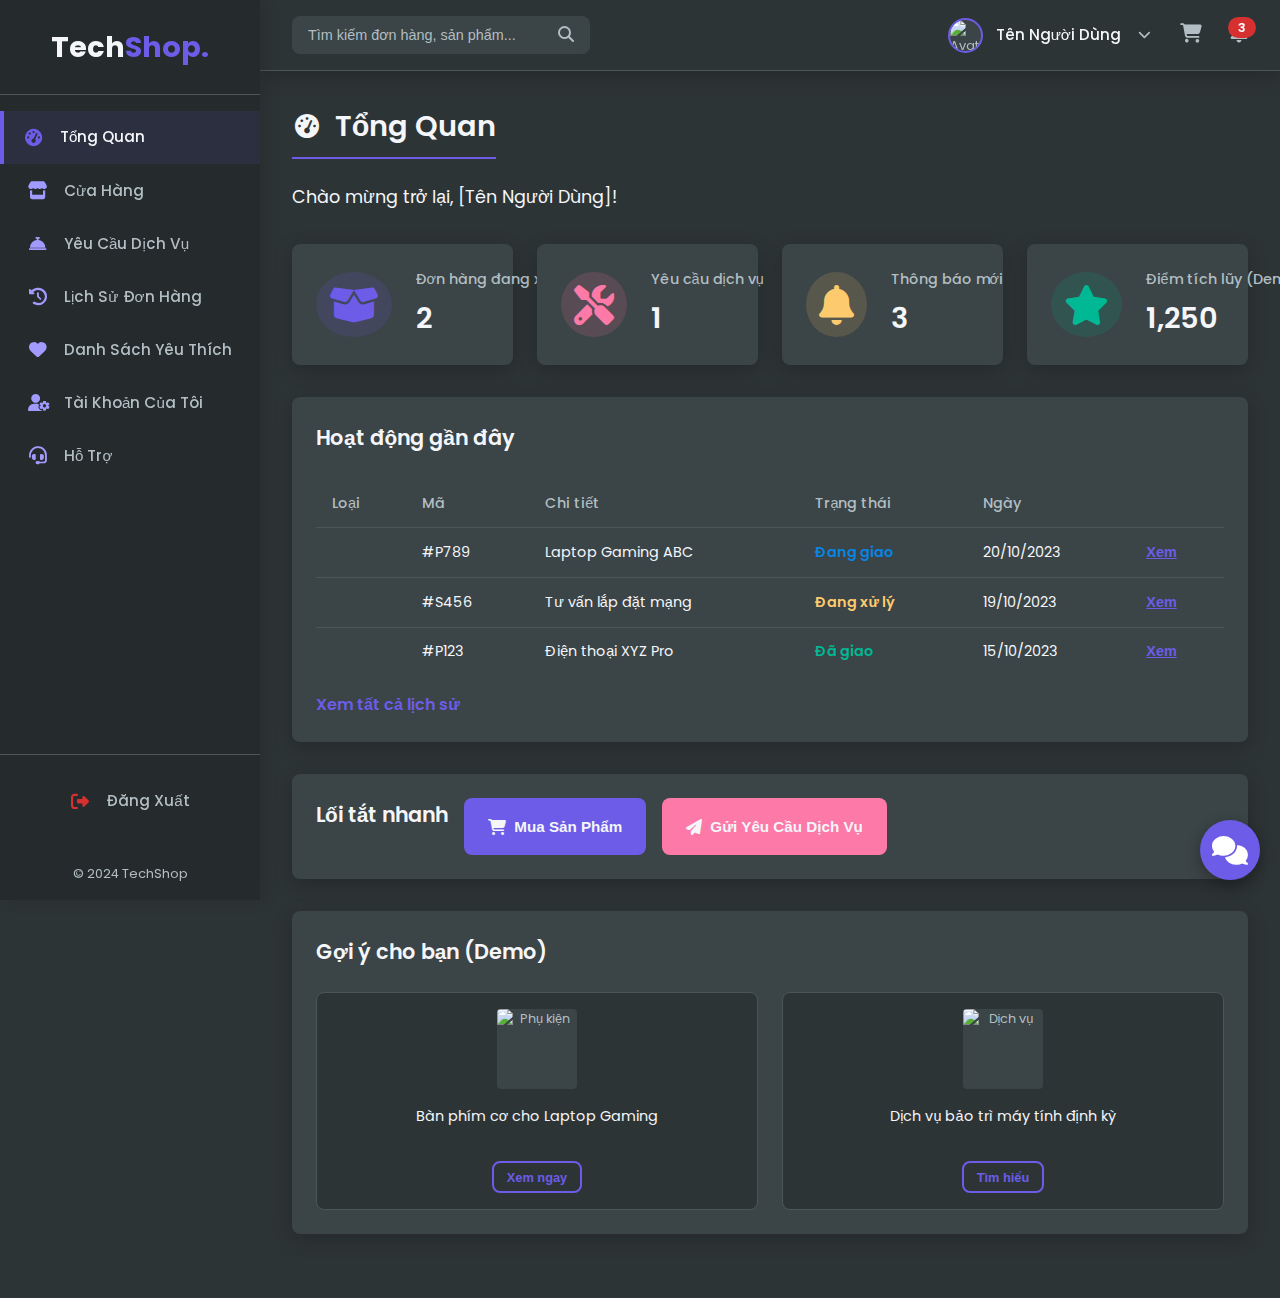
==== User.retouch/index.html @ a4c847f8 "Update 01" ====
<!DOCTYPE html>
<html lang="vi">

<head>
    <meta charset="UTF-8">
    <meta name="viewport" content="width=device-width, initial-scale=1.0">
    <title>User retouch | Tech Shop</title>

    <!-- Font Awesome -->
    <link rel="stylesheet" href="https://cdnjs.cloudflare.com/ajax/libs/font-awesome/6.4.0/css/all.min.css">

    <!-- Google Font (Poppins) -->
    <link href="https://fonts.googleapis.com/css2?family=Poppins:wght@300;400;500;600;700&display=swap" rel="stylesheet">

    <!-- Custom CSS -->
    <link rel="stylesheet" href="styles.css">
</head>

<body>
<div class="dashboard-container">

    <!-- ======================= Sidebar Navigation ======================= -->
    <aside class="dashboard-sidebar">
        <div class="sidebar-logo">
            <a href="#">Tech<span>Shop.</span></a>
        </div>
        <nav class="sidebar-nav">
            <ul>
                <li>
                    <a href="#" class="sidebar-link active" data-section="overview">
                        <i class="fas fa-tachometer-alt fa-fw"></i>
                        <span>Tổng Quan</span>
                    </a>
                </li>
                <li>
                    <a href="#" class="sidebar-link" data-section="store">
                        <i class="fas fa-store fa-fw"></i>
                        <span>Cửa Hàng</span>
                    </a>
                </li>
                <li>
                    <a href="#" class="sidebar-link" data-section="service-request">
                        <i class="fas fa-concierge-bell fa-fw"></i>
                        <span>Yêu Cầu Dịch Vụ</span>
                    </a>
                </li>
                <li>
                    <a href="#" class="sidebar-link" data-section="order-history">
                        <i class="fas fa-history fa-fw"></i>
                        <span>Lịch Sử Đơn Hàng</span>
                    </a>
                </li>
                <li>
                    <a href="#" class="sidebar-link" data-section="wishlist">
                        <i class="fas fa-heart fa-fw"></i>
                        <span>Danh Sách Yêu Thích</span>
                    </a>
                </li>
                <li>
                    <a href="#" class="sidebar-link" data-section="account">
                        <i class="fas fa-user-cog fa-fw"></i>
                        <span>Tài Khoản Của Tôi</span>
                    </a>
                </li>
                <li>
                    <a href="#" class="sidebar-link" data-section="support">
                        <i class="fas fa-headset fa-fw"></i>
                        <span>Hỗ Trợ</span>
                    </a>
                </li>
                <!-- Logout moved out of main nav list -->
            </ul>
        </nav>
        <!-- Logout Link - Styled Separately -->
        <div class="sidebar-logout">
            <a href="#" id="logoutLinkSidebar" class="sidebar-logout-link">
                <i class="fas fa-sign-out-alt fa-fw"></i>
                <span>Đăng Xuất</span>
            </a>
        </div>
        <div class="sidebar-footer">
            <p>© 2024 TechShop</p>
        </div>
    </aside>

    <!-- ======================= Main Content Area ======================= -->
    <main class="dashboard-main">
        <!-- Header -->
        <header class="dashboard-header">
            <div class="header-left">
                <button id="sidebarToggle">
                    <i class="fas fa-bars"></i>
                </button>
                <div class="search-bar">
                    <input type="text" placeholder="Tìm kiếm đơn hàng, sản phẩm...">
                    <button>
                        <i class="fas fa-search"></i>
                    </button>
                </div>
            </div>
            <!-- === HEADER RIGHT REORDERED === -->
            <div class="header-right">
                <!-- User Menu First -->
                <div class="user-menu" id="userMenuToggle">
                    <img src="" alt="Avatar" class="user-avatar"> <!-- User Avatar Placeholder -->
                    <span class="user-name">Tên Người Dùng</span>
                    <i class="fas fa-chevron-down"></i>
                    <div class="user-dropdown" id="userDropdown">
                        <a href="#" class="sidebar-link" data-section="account">
                            <i class="fas fa-user-circle fa-fw"></i>
                            Tài khoản
                        </a>
                        <a href="#" id="logoutLinkDropdown">
                            <i class="fas fa-sign-out-alt fa-fw"></i>
                            Đăng xuất
                        </a>
                    </div>
                </div>
                <!-- Cart Icon Second -->
                <div class="cart-icon" id="cartIcon">
                    <i class="fas fa-shopping-cart"></i>
                    <span class="badge" id="cartItemCount">0</span>
                </div>
                <!-- Notification Icon Last -->
                <div class="notification-icon" id="notificationBell">
                    <i class="fas fa-bell"></i>
                    <span class="badge" id="notificationCount">0</span>
                    <div class="notification-panel" id="notificationPanel">
                        <h4>Thông báo</h4>
                        <ul id="notificationList">
                            <li class="no-notifications">Chưa có thông báo mới.</li>
                            <!-- Notifications added by JS -->
                        </ul>
                        <a href="#" class="view-all" id="clearNotifications">Đánh dấu đã đọc</a>
                    </div>
                </div>
            </div>
            <!-- === END HEADER RIGHT REORDERED === -->
        </header>

        <!-- Dynamic Content Sections -->
        <div class="dashboard-content">

            <!-- ======================= Overview Section ======================= -->
            <section id="overview-section" class="dashboard-section active">
                <h2><i class="fas fa-tachometer-alt fa-fw"></i>Tổng Quan</h2>
                <p class="welcome-message">Chào mừng trở lại, [Tên Người Dùng]!</p>
                <div class="stats-grid">
                    <div class="stat-card">
                        <i class="fas fa-box-open icon-primary"></i>
                        <div>
                            <h4>Đơn hàng đang xử lý</h4>
                            <p>2</p>
                        </div>
                    </div>
                    <div class="stat-card">
                        <i class="fas fa-tools icon-secondary"></i>
                        <div>
                            <h4>Yêu cầu dịch vụ</h4>
                            <p>1</p>
                        </div>
                    </div>
                    <div class="stat-card">
                        <i class="fas fa-bell icon-warning"></i>
                        <div>
                            <h4>Thông báo mới</h4>
                            <p id="overviewNotificationCount">0</p>
                        </div>
                    </div>
                    <div class="stat-card">
                        <i class="fas fa-star icon-success"></i>
                        <div>
                            <h4>Điểm tích lũy (Demo)</h4>
                            <p>1,250</p>
                        </div>
                    </div>
                </div>
                <div class="content-block">
                    <h3>Hoạt động gần đây</h3>
                    <table class="recent-activity-table">
                        <thead>
                        <tr>
                            <th>Loại</th>
                            <th>Mã</th>
                            <th>Chi tiết</th>
                            <th>Trạng thái</th>
                            <th>Ngày</th>
                            <th></th>
                        </tr>
                        </thead>
                        <tbody>
                        <tr>
                            <td><span class="badge badge-product">Sản phẩm</span></td>
                            <td>#P789</td>
                            <td>Laptop Gaming ABC</td>
                            <td><span class="status status-shipped">Đang giao</span></td>
                            <td>20/10/2023</td>
                            <td><button class="btn-view-details btn-link-style" data-order-id="P789">Xem</button></td>
                        </tr>
                        <tr>
                            <td><span class="badge badge-service">Dịch vụ</span></td>
                            <td>#S456</td>
                            <td>Tư vấn lắp đặt mạng</td>
                            <td><span class="status status-processing">Đang xử lý</span></td>
                            <td>19/10/2023</td>
                            <td><button class="btn-view-details btn-link-style" data-order-id="S456">Xem</button></td>
                        </tr>
                        <tr>
                            <td><span class="badge badge-product">Sản phẩm</span></td>
                            <td>#P123</td>
                            <td>Điện thoại XYZ Pro</td>
                            <td><span class="status status-delivered">Đã giao</span></td>
                            <td>15/10/2023</td>
                            <td><button class="btn-view-details btn-link-style" data-order-id="P123">Xem</button></td>
                        </tr>
                        </tbody>
                    </table>
                    <a href="#" class="view-all-link sidebar-link" data-section="order-history">Xem tất cả lịch sử</a>
                </div>
                <div class="content-block quick-actions">
                    <h3>Lối tắt nhanh</h3>
                    <button class="btn btn-primary sidebar-link" data-section="store">
                        <i class="fas fa-shopping-cart"></i> Mua Sản Phẩm
                    </button>
                    <button class="btn btn-secondary sidebar-link" data-section="service-request">
                        <i class="fas fa-paper-plane"></i> Gửi Yêu Cầu Dịch Vụ
                    </button>
                </div>
                <div class="content-block suggestions">
                    <h3>Gợi ý cho bạn (Demo)</h3>
                    <div class="suggestion-items">
                        <div class="suggestion-item">
                            <img src="https://via.placeholder.com/80x80.png/a29bfe/ffffff?text=Keyboard" alt="Phụ kiện">
                            <p>Bàn phím cơ cho Laptop Gaming</p>
                            <button class="btn btn-sm btn-outline">Xem ngay</button>
                        </div>
                        <div class="suggestion-item">
                            <img src="https://via.placeholder.com/80x80.png/00b894/ffffff?text=Service" alt="Dịch vụ">
                            <p>Dịch vụ bảo trì máy tính định kỳ</p>
                            <button class="btn btn-sm btn-outline">Tìm hiểu</button>
                        </div>
                    </div>
                </div>
            </section>

            <!-- ======================= Store Section ======================= -->
            <section id="store-section" class="dashboard-section">
                <h2><i class="fas fa-store fa-fw"></i> Cửa Hàng Sản Phẩm</h2>
                <div class="store-layout">
                    <aside class="store-filters">
                        <h3><i class="fas fa-filter"></i> Bộ lọc</h3>
                        <div class="filter-group">
                            <h4>Danh mục</h4>
                            <ul class="filter-list category-filter">
                                <li><a href="#" class="filter-link active" data-filter-type="category" data-filter-value="all">Tất cả</a></li>
                                <li><a href="#" class="filter-link" data-filter-type="category" data-filter-value="laptops">Laptop</a></li>
                                <li><a href="#" class="filter-link" data-filter-type="category" data-filter-value="desktops">Máy bàn</a></li>
                                <li><a href="#" class="filter-link" data-filter-type="category" data-filter-value="phones">Điện thoại</a></li>
                                <li><a href="#" class="filter-link" data-filter-type="category" data-filter-value="accessories">Phụ kiện</a></li>
                                <li><a href="#" class="filter-link" data-filter-type="category" data-filter-value="monitors">Màn hình</a></li>
                                <li><a href="#" class="filter-link" data-filter-type="category" data-filter-value="components">Linh kiện</a></li>
                            </ul>
                        </div>
                        <div class="filter-group">
                            <h4>Thương hiệu</h4>
                            <ul class="filter-list brand-filter">
                                <li><a href="#" class="filter-link active" data-filter-type="brand" data-filter-value="all">Tất cả</a></li>
                                <li><a href="#" class="filter-link" data-filter-type="brand" data-filter-value="TechBrand">TechBrand</a></li>
                                <li><a href="#" class="filter-link" data-filter-type="brand" data-filter-value="NovaTech">NovaTech</a></li>
                                <li><a href="#" class="filter-link" data-filter-type="brand" data-filter-value="GadgetPro">GadgetPro</a></li>
                                <li><a href="#" class="filter-link" data-filter-type="brand" data-filter-value="ZyStore">ZyStore</a></li>
                            </ul>
                        </div>
                        <div class="filter-group">
                            <h4>Khoảng giá</h4>
                            <div class="price-range-slider">
                                <label for="priceRange">Tối đa:</label>
                                <span id="priceRangeValue">50.000.000</span>đ
                                <input type="range" id="priceRange" name="priceRange" min="100000" max="50000000" value="50000000" step="100000" class="form-control-range">
                            </div>
                            <button class="btn btn-sm btn-outline btn-apply-filter" style="margin-top: 10px;">Áp dụng</button>
                        </div>
                        <div class="filter-group">
                            <h4>Đánh giá</h4>
                            <ul class="filter-list rating-filter">
                                <li>
                                    <a href="#" class="filter-link rating-link" data-rating="5">
                                        <i class="fas fa-star"></i><i class="fas fa-star"></i><i class="fas fa-star"></i><i class="fas fa-star"></i><i class="fas fa-star"></i><span>& Up</span>
                                    </a>
                                </li>
                                <li>
                                    <a href="#" class="filter-link rating-link" data-rating="4">
                                        <i class="fas fa-star"></i><i class="fas fa-star"></i><i class="fas fa-star"></i><i class="fas fa-star"></i><i class="far fa-star"></i><span>& Up</span>
                                    </a>
                                </li>
                                <li>
                                    <a href="#" class="filter-link rating-link" data-rating="3">
                                        <i class="fas fa-star"></i><i class="fas fa-star"></i><i class="fas fa-star"></i><i class="far fa-star"></i><i class="far fa-star"></i><span>& Up</span>
                                    </a>
                                </li>
                            </ul>
                        </div>
                        <button class="btn btn-sm btn-danger btn-clear-filters" style="width: 100%; margin-top: 15px;">
                            <i class="fas fa-times"></i> Xóa bộ lọc
                        </button>
                    </aside>
                    <div class="store-products-area">
                        <div class="loading-overlay" id="storeLoadingOverlay">
                            <div class="spinner"></div>
                            <p>Đang tải...</p>
                        </div>
                        <div class="store-top-controls">
                            <div class="results-count">Hiển thị 1-8 / 50 SP</div>
                            <div class="controls-right">
                                <select id="sortBy" class="form-control form-control-sm">
                                    <option value="newest">Mới nhất</option>
                                    <option value="price-asc">Giá tăng dần</option>
                                    <option value="price-desc">Giá giảm dần</option>
                                    <option value="rating">Đánh giá</option>
                                </select>
                                <div class="view-toggle">
                                    <button class="btn-view-mode active" data-view="grid" title="Lưới"><i class="fas fa-th"></i></button>
                                    <button class="btn-view-mode" data-view="list" title="Danh sách"><i class="fas fa-list"></i></button>
                                </div>
                            </div>
                        </div>
                        <!-- === STORE SEARCH INPUT === -->
                        <div class="store-search-container">
                            <input type="search" id="storeSearchInput" class="form-control" placeholder="Tìm sản phẩm trong cửa hàng...">
                            <button id="storeSearchButton" class="btn btn-sm btn-primary">
                                <i class="fas fa-search"></i>
                            </button>
                        </div>
                        <!-- === END STORE SEARCH INPUT === -->
                        <div class="product-grid" id="productGrid">
                            <!-- Product Card Example 1 (Laptop - TechBrand) -->
                            <div class="product-card" data-product-id="TB-LP-01" data-category="laptops" data-brand="TechBrand">
                                <div class="product-image">
                                    <img src="https://via.placeholder.com/300x200.png/6c5ce7/ffffff?text=Laptop+TB+1" alt="Laptop TechBrand Pro 14">
                                    <span class="badge badge-new">Mới</span>
                                    <button class="wishlist-btn" title="Thêm vào yêu thích"><i class="far fa-heart"></i></button>
                                </div>
                                <div class="product-content">
                                    <a href="#" class="product-category-link">Laptop</a>
                                    <h4><a href="#">Laptop TechBrand Pro 14</a></h4>
                                    <div class="rating">
                                        <i class="fas fa-star"></i><i class="fas fa-star"></i><i class="fas fa-star"></i><i class="fas fa-star"></i><i class="fas fa-star-half-alt"></i>
                                        <span class="rating-count">(150)</span>
                                    </div>
                                    <p class="price">32.500.000đ</p>
                                </div>
                                <div class="product-actions">
                                    <button class="btn btn-primary btn-sm btn-add-cart">Thêm</button>
                                    <button class="btn btn-outline btn-sm btn-view-detail">Chi tiết</button>
                                </div>
                            </div>
                            <div class="product-card" data-product-id="NT-PH-01" data-category="phones" data-brand="NovaTech">
                                <div class="product-image">
                                    <img src="https://via.placeholder.com/300x200.png/a29bfe/ffffff?text=Phone+NT+1" alt="NovaTech Phone X">
                                    <span class="badge badge-popular">Hot</span>
                                    <button class="wishlist-btn" title="Thêm vào yêu thích"><i class="far fa-heart"></i></button>
                                </div>
                                <div class="product-content">
                                    <a href="#" class="product-category-link">Điện thoại</a>
                                    <h4><a href="#">NovaTech Phone X</a></h4>
                                    <div class="rating">
                                        <i class="fas fa-star"></i><i class="fas fa-star"></i><i class="fas fa-star"></i><i class="fas fa-star"></i><i class="far fa-star"></i>
                                        <span class="rating-count">(210)</span>
                                    </div>
                                    <p class="price">18.990.000đ</p>
                                </div>
                                <div class="product-actions">
                                    <button class="btn btn-primary btn-sm btn-add-cart">Thêm</button>
                                    <button class="btn btn-outline btn-sm btn-view-detail">Chi tiết</button>
                                </div>
                            </div>
                            <div class="product-card" data-product-id="GP-AC-01" data-category="accessories" data-brand="GadgetPro">
                                <div class="product-image">
                                    <img src="https://via.placeholder.com/300x200.png/fdcb6e/2d3436?text=Mouse+GP+1" alt="Chuột GadgetPro Z1">
                                    <button class="wishlist-btn" title="Thêm vào yêu thích"><i class="far fa-heart"></i></button>
                                </div>
                                <div class="product-content">
                                    <a href="#" class="product-category-link">Phụ kiện</a>
                                    <h4><a href="#">Chuột không dây GadgetPro Z1</a></h4>
                                    <div class="rating">
                                        <i class="fas fa-star"></i><i class="fas fa-star"></i><i class="fas fa-star"></i><i class="fas fa-star"></i><i class="fas fa-star"></i>
                                        <span class="rating-count">(300)</span>
                                    </div>
                                    <p class="price">950.000đ</p>
                                </div>
                                <div class="product-actions">
                                    <button class="btn btn-primary btn-sm btn-add-cart">Thêm</button>
                                    <button class="btn btn-outline btn-sm btn-view-detail">Chi tiết</button>
                                </div>
                            </div>
                            <div class="product-card" data-product-id="ZS-MN-01" data-category="monitors" data-brand="ZyStore">
                                <div class="product-image">
                                    <img src="https://via.placeholder.com/300x200.png/d63031/ffffff?text=Monitor+ZS+1" alt="Màn hình ZyStore 27 QHD">
                                    <button class="wishlist-btn" title="Thêm vào yêu thích"><i class="far fa-heart"></i></button>
                                </div>
                                <div class="product-content">
                                    <a href="#" class="product-category-link">Màn hình</a>
                                    <h4><a href="#">Màn hình ZyStore 27" QHD</a></h4>
                                    <div class="rating">
                                        <i class="fas fa-star"></i><i class="fas fa-star"></i><i class="fas fa-star"></i><i class="fas fa-star-half-alt"></i><i class="far fa-star"></i>
                                        <span class="rating-count">(80)</span>
                                    </div>
                                    <p class="price">7.200.000đ</p>
                                </div>
                                <div class="product-actions">
                                    <button class="btn btn-primary btn-sm btn-add-cart">Thêm</button>
                                    <button class="btn btn-outline btn-sm btn-view-detail">Chi tiết</button>
                                </div>
                            </div>
                            <div class="product-card" data-product-id="TB-DT-01" data-category="desktops" data-brand="TechBrand">
                                <div class="product-image">
                                    <img src="https://via.placeholder.com/300x200.png/6c5ce7/ffffff?text=Desktop+TB+1" alt="PC TechBrand Elite i9">
                                    <button class="wishlist-btn" title="Thêm vào yêu thích"><i class="far fa-heart"></i></button>
                                </div>
                                <div class="product-content">
                                    <a href="#" class="product-category-link">Máy bàn</a>
                                    <h4><a href="#">PC TechBrand Elite i9</a></h4>
                                    <div class="rating">
                                        <i class="fas fa-star"></i><i class="fas fa-star"></i><i class="fas fa-star"></i><i class="fas fa-star"></i><i class="fas fa-star"></i>
                                        <span class="rating-count">(45)</span>
                                    </div>
                                    <p class="price">45.000.000đ</p>
                                </div>
                                <div class="product-actions">
                                    <button class="btn btn-primary btn-sm btn-add-cart">Thêm</button>
                                    <button class="btn btn-outline btn-sm btn-view-detail">Chi tiết</button>
                                </div>
                            </div>
                            <div class="product-card" data-product-id="NT-CP-01" data-category="components" data-brand="NovaTech">
                                <div class="product-image">
                                    <img src="https://via.placeholder.com/300x200.png/a29bfe/ffffff?text=SSD+NT+1" alt="SSD NovaTech 2TB">
                                    <span class="badge badge-top-rated">Top</span>
                                    <button class="wishlist-btn" title="Thêm vào yêu thích"><i class="far fa-heart"></i></button>
                                </div>
                                <div class="product-content">
                                    <a href="#" class="product-category-link">Linh kiện</a>
                                    <h4><a href="#">SSD NovaTech Speedster 2TB</a></h4>
                                    <div class="rating">
                                        <i class="fas fa-star"></i><i class="fas fa-star"></i><i class="fas fa-star"></i><i class="fas fa-star"></i><i class="fas fa-star"></i>
                                        <span class="rating-count">(450)</span>
                                    </div>
                                    <p class="price">4.800.000đ</p>
                                </div>
                                <div class="product-actions">
                                    <button class="btn btn-primary btn-sm btn-add-cart">Thêm</button>
                                    <button class="btn btn-outline btn-sm btn-view-detail">Chi tiết</button>
                                </div>
                            </div>
                            <div class="product-card" data-product-id="TB-AC-01" data-category="accessories" data-brand="TechBrand">
                                <div class="product-image">
                                    <img src="https://via.placeholder.com/300x200.png/6c5ce7/ffffff?text=Webcam+TB+1" alt="Webcam TechBrand HD">
                                    <button class="wishlist-btn" title="Thêm vào yêu thích"><i class="far fa-heart"></i></button>
                                </div>
                                <div class="product-content">
                                    <a href="#" class="product-category-link">Phụ kiện</a>
                                    <h4><a href="#">Webcam TechBrand HD 1080p</a></h4>
                                    <div class="rating">
                                        <i class="fas fa-star"></i><i class="fas fa-star"></i><i class="fas fa-star"></i><i class="fas fa-star"></i><i class="far fa-star"></i>
                                        <span class="rating-count">(99)</span>
                                    </div>
                                    <p class="price">1.150.000đ</p>
                                </div>
                                <div class="product-actions">
                                    <button class="btn btn-primary btn-sm btn-add-cart">Thêm</button>
                                    <button class="btn btn-outline btn-sm btn-view-detail">Chi tiết</button>
                                </div>
                            </div>
                            <div class="product-card" data-product-id="GP-PH-01" data-category="phones" data-brand="GadgetPro">
                                <div class="product-image">
                                    <img src="https://via.placeholder.com/300x200.png/fdcb6e/2d3436?text=Phone+GP+1" alt="GadgetPro Phone Lite">
                                    <span class="badge badge-sale">Sale</span>
                                    <button class="wishlist-btn" title="Thêm vào yêu thích"><i class="far fa-heart"></i></button>
                                </div>
                                <div class="product-content">
                                    <a href="#" class="product-category-link">Điện thoại</a>
                                    <h4><a href="#">GadgetPro Phone Lite</a></h4>
                                    <div class="rating">
                                        <i class="fas fa-star"></i><i class="fas fa-star"></i><i class="fas fa-star"></i><i class="fas fa-star-half-alt"></i><i class="far fa-star"></i>
                                        <span class="rating-count">(55)</span>
                                    </div>
                                    <p class="price">8.500.000đ <span class="old-price">9.200.000đ</span></p>
                                </div>
                                <div class="product-actions">
                                    <button class="btn btn-primary btn-sm btn-add-cart">Thêm</button>
                                    <button class="btn btn-outline btn-sm btn-view-detail">Chi tiết</button>
                                </div>
                            </div>
                        </div>
                        <div class="product-list" id="productList" style="display: none;">
                            <!-- JS will populate this view -->
                        </div>
                        <nav class="pagination-container" aria-label="Page navigation">
                            <ul class="pagination">
                                <li class="page-item disabled"><a class="page-link" href="#" aria-label="Previous">«</a></li>
                                <li class="page-item active"><a class="page-link" href="#">1</a></li>
                                <li class="page-item"><a class="page-link" href="#">2</a></li>
                                <li class="page-item"><a class="page-link" href="#">3</a></li>
                                <li class="page-item"><span class="page-link">...</span></li>
                                <li class="page-item"><a class="page-link" href="#">5</a></li>
                                <li class="page-item"><a class="page-link" href="#" aria-label="Next">»</a></li>
                            </ul>
                        </nav>
                    </div>
                </div>
            </section>

            <!-- ======================= Service Request Section ======================= -->
            <section id="service-request-section" class="dashboard-section">
                <h2><i class="fas fa-concierge-bell fa-fw"></i>Gửi Yêu Cầu Dịch Vụ</h2>
                <form id="serviceRequestForm" class="service-request-form">
                    <div class="form-group">
                        <label for="serviceType">Loại dịch vụ *</label>
                        <select id="serviceType" class="form-control" required>
                            <option value="">-- Chọn --</option>
                            <option value="repair">Sửa chữa</option>
                            <option value="installation">Lắp đặt</option>
                            <option value="consulting">Tư vấn</option>
                            <option value="development">Phát triển PM</option>
                            <option value="other">Khác</option>
                        </select>
                    </div>
                    <div class="form-group">
                        <label for="requestTitle">Tiêu đề *</label>
                        <input type="text" id="requestTitle" class="form-control" required>
                    </div>
                    <div class="form-group">
                        <label for="requestDescription">Mô tả chi tiết *</label>
                        <textarea id="requestDescription" class="form-control" rows="5" required></textarea>
                    </div>
                    <div class="form-group file-upload-group">
                        <label for="requestFiles">Đính kèm tệp (Demo)</label>
                        <input type="file" id="requestFiles" class="form-control-file" multiple>
                        <small>Tối đa 5MB/tệp.</small>
                    </div>
                    <!-- Priority Section Removed -->
                    <button type="submit" class="btn btn-primary">Gửi Yêu Cầu</button>
                </form>
                <div class="content-block recent-requests">
                    <h3>Yêu cầu gần đây</h3>
                    <ul>
                        <li><button class="btn-view-details btn-link-style" data-order-id="S456">#S456 - Tư vấn mạng - Đang xử lý</button></li>
                        <li><button class="btn-view-details btn-link-style" data-order-id="S112">#S112 - Sửa laptop - Hoàn thành</button></li>
                    </ul>
                    <a href="#" class="view-all-link sidebar-link" data-section="order-history">Xem tất cả</a>
                </div>
            </section>

            <!-- ======================= Order History Section ======================= -->
            <section id="order-history-section" class="dashboard-section">
                <h2><i class="fas fa-history fa-fw"></i>Lịch Sử Đơn Hàng</h2>
                <div class="tabs">
                    <button class="tab-link active" data-tab="product-orders">Sản Phẩm</button>
                    <button class="tab-link" data-tab="service-orders">Dịch Vụ</button>
                </div>
                <div id="product-orders" class="tab-content active">
                    <h3>Đơn Hàng Sản Phẩm</h3>
                    <table class="order-table">
                        <thead>
                        <tr>
                            <th>Mã ĐH</th>
                            <th>Ngày Đặt</th>
                            <th>SP Chính</th>
                            <th>Tổng Tiền</th>
                            <th>Trạng thái</th>
                            <th></th>
                        </tr>
                        </thead>
                        <tbody>
                        <tr>
                            <td>#P789</td>
                            <td>20/10/23</td>
                            <td>Laptop Gaming...</td>
                            <td>25.5tr</td>
                            <td><span class="status status-shipped">Đang giao</span></td>
                            <td><button class="btn btn-sm btn-outline btn-view-details" data-order-id="P789">Chi tiết</button></td>
                        </tr>
                        <tr>
                            <td>#P123</td>
                            <td>15/10/23</td>
                            <td>Điện thoại XYZ</td>
                            <td>18.0tr</td>
                            <td><span class="status status-delivered">Đã giao</span></td>
                            <td><button class="btn btn-sm btn-outline btn-view-details" data-order-id="P123">Chi tiết</button></td>
                        </tr>
                        <tr>
                            <td>#P098</td>
                            <td>01/10/23</td>
                            <td>Tai nghe Z</td>
                            <td>1.2tr</td>
                            <td><span class="status status-cancelled">Đã hủy</span></td>
                            <td><button class="btn btn-sm btn-outline btn-view-details" data-order-id="P098">Chi tiết</button></td>
                        </tr>
                        </tbody>
                    </table>
                </div>
                <div id="service-orders" class="tab-content">
                    <h3>Yêu Cầu Dịch Vụ</h3>
                    <table class="order-table">
                        <thead>
                        <tr>
                            <th>Mã YC</th>
                            <th>Ngày Gửi</th>
                            <th>Loại</th>
                            <th>Tiêu đề</th>
                            <th>Trạng thái</th>
                            <th></th>
                        </tr>
                        </thead>
                        <tbody>
                        <tr>
                            <td>#S456</td>
                            <td>19/10/23</td>
                            <td>Tư vấn</td>
                            <td>Tư vấn mạng</td>
                            <td><span class="status status-processing">Đang xử lý</span></td>
                            <td><button class="btn btn-sm btn-outline btn-view-details" data-order-id="S456">Chi tiết</button></td>
                        </tr>
                        <tr>
                            <td>#S112</td>
                            <td>05/10/23</td>
                            <td>Sửa chữa</td>
                            <td>Sửa laptop</td>
                            <td><span class="status status-completed">Hoàn thành</span></td>
                            <td><button class="btn btn-sm btn-outline btn-view-details" data-order-id="S112">Chi tiết</button></td>
                        </tr>
                        </tbody>
                    </table>
                </div>
            </section>

            <!-- ======================= Wishlist Section ======================= -->
            <section id="wishlist-section" class="dashboard-section">
                <h2><i class="fas fa-heart fa-fw"></i>Danh Sách Yêu Thích</h2>
                <div class="wishlist-grid" id="wishlistGrid">
                    <!-- JS Populates This -->
                </div>
                <p class="empty-wishlist" id="emptyWishlistMessage">Danh sách yêu thích trống.</p>
            </section>

            <!-- ======================= Account Section ======================= -->
            <section id="account-section" class="dashboard-section">
                <h2><i class="fas fa-user-cog fa-fw"></i>Tài Khoản Của Tôi</h2>
                <div class="account-tabs">
                    <button class="account-tab-link active" data-account-tab="personal-info">Cá nhân</button>
                    <button class="account-tab-link" data-account-tab="addresses">Địa chỉ</button>
                    <button class="account-tab-link" data-account-tab="change-password">Mật khẩu</button>
                    <button class="account-tab-link" data-account-tab="payment-methods">Thanh toán</button>
                    <button class="account-tab-link" data-account-tab="notifications">Thông báo</button>
                    <button class="account-tab-link" data-account-tab="loyalty">Điểm thưởng</button>
                </div>
                <div id="personal-info" class="account-tab-content active">
                    <h3>Thông tin cá nhân</h3>
                    <form id="personalInfoForm">
                        <div class="form-group">
                            <label for="accName">Họ tên</label>
                            <input type="text" id="accName" class="form-control" value="Tên Người Dùng">
                        </div>
                        <div class="form-group">
                            <label for="accEmail">Email</label>
                            <input type="email" id="accEmail" class="form-control" value="user@example.com" disabled>
                        </div>
                        <div class="form-group">
                            <label for="accPhone">Điện thoại</label>
                            <input type="tel" id="accPhone" class="form-control" value="09xxxxxxxx">
                        </div>
                        <button type="submit" class="btn btn-primary">Lưu</button>
                    </form>
                </div>
                <div id="addresses" class="account-tab-content">
                    <h3>Địa chỉ</h3>
                    <div class="address-list">
                        <div class="address-item default">
                            <p>
                                <strong>Người Dùng</strong><br>
                                09xxxxxxxx<br>
                                123 ABC, XYZ, LMN, HCM<br>
                                <span class="badge badge-success">Mặc định</span>
                            </p>
                            <div class="address-actions">
                                <button class="btn btn-sm btn-outline">Sửa</button>
                                <button class="btn btn-sm btn-danger">Xóa</button>
                            </div>
                        </div>
                        <div class="address-item">
                            <p>
                                <strong>Công ty</strong><br>
                                09xxxxxxxx<br>
                                Tòa DEF, GHI, LMN, HCM
                            </p>
                            <div class="address-actions">
                                <button class="btn btn-sm btn-outline">Sửa</button>
                                <button class="btn btn-sm btn-danger">Xóa</button>
                                <button class="btn btn-sm btn-secondary">Mặc định</button>
                            </div>
                        </div>
                    </div>
                    <button class="btn btn-primary"><i class="fas fa-plus"></i> Thêm địa chỉ</button>
                </div>
                <div id="change-password" class="account-tab-content">
                    <h3>Đổi mật khẩu</h3>
                    <form id="changePasswordForm">
                        <div class="form-group">
                            <label for="currentPassword">Hiện tại</label>
                            <input type="password" id="currentPassword" class="form-control" required>
                        </div>
                        <div class="form-group">
                            <label for="newPassword">Mới</label>
                            <input type="password" id="newPassword" class="form-control" required>
                        </div>
                        <div class="form-group">
                            <label for="confirmNewPassword">Xác nhận</label>
                            <input type="password" id="confirmNewPassword" class="form-control" required>
                            <small id="passwordMatchErrorAcc" style="color: var(--accent-color); display: none;">Không khớp.</small>
                        </div>
                        <button type="submit" class="btn btn-primary">Cập nhật</button>
                    </form>
                </div>
                <div id="payment-methods" class="account-tab-content">
                    <h3>Thanh toán (Demo)</h3>
                    <p>Quản lý thẻ.</p>
                    <div class="payment-method-item">
                        <i class="fab fa-cc-visa fa-2x"></i>
                        <span>**** 1234</span>
                        <button class="btn btn-sm btn-danger">Xóa</button>
                    </div>
                    <button class="btn btn-primary"><i class="fas fa-plus"></i> Thêm thẻ</button>
                </div>
                <div id="notifications" class="account-tab-content">
                    <h3>Thông báo (Demo)</h3>
                    <form id="notificationSettingsForm">
                        <div class="form-check">
                            <input type="checkbox" id="notifyOrderStatus" checked>
                            <label for="notifyOrderStatus">Cập nhật đơn hàng</label>
                        </div>
                        <div class="form-check">
                            <input type="checkbox" id="notifyServiceUpdate" checked>
                            <label for="notifyServiceUpdate">Cập nhật dịch vụ</label>
                        </div>
                        <div class="form-check">
                            <input type="checkbox" id="notifyPromo">
                            <label for="notifyPromo">Khuyến mãi</label>
                        </div>
                        <button type="submit" class="btn btn-primary" style="margin-top: 15px;">Lưu</button>
                    </form>
                </div>
                <div id="loyalty" class="account-tab-content">
                    <h3>Điểm thưởng (Demo)</h3>
                    <p>Điểm: <strong>1,250</strong></p>
                    <p>Cấp độ: <strong>Bạc</strong></p>
                    <button class="btn btn-primary">Xem ưu đãi</button>
                </div>
            </section>

            <!-- ======================= Support Section ======================= -->
            <section id="support-section" class="dashboard-section">
                <h2><i class="fas fa-headset fa-fw"></i>Hỗ Trợ</h2>
                <div class="support-grid">
                    <div class="support-faq">
                        <h3>FAQ</h3>
                        <details>
                            <summary>Theo dõi đơn hàng?</summary>
                            <p>Vào "Lịch sử đơn hàng", nhấn "Chi tiết".</p>
                        </details>
                        <details>
                            <summary>Bảo hành?</summary>
                            <p>Xem trang chính sách hoặc liên hệ.</p>
                        </details>
                        <details>
                            <summary>Hủy yêu cầu DV?</summary>
                            <p>Liên hệ hotline hoặc gửi yêu cầu hỗ trợ.</p>
                        </details>
                    </div>
                    <div class="support-contact">
                        <h3>Gửi yêu cầu</h3>
                        <form id="supportForm">
                            <div class="form-group">
                                <label for="supportSubject">Chủ đề *</label>
                                <input type="text" id="supportSubject" class="form-control" required>
                            </div>
                            <div class="form-group">
                                <label for="supportOrderRef">Mã ĐH/YC</label>
                                <input type="text" id="supportOrderRef" class="form-control">
                            </div>
                            <div class="form-group">
                                <label for="supportMessage">Nội dung *</label>
                                <textarea id="supportMessage" class="form-control" rows="4" required></textarea>
                            </div>
                            <button type="submit" class="btn btn-primary">Gửi</button>
                        </form>
                        <h4>Liên hệ trực tiếp:</h4>
                        <p><i class="fas fa-phone-alt"></i> 1900 1234</p>
                        <p><i class="fas fa-envelope"></i> support@techshop.example</p>
                    </div>
                </div>
            </section>

        </div> <!-- End .dashboard-content -->
    </main> <!-- End .dashboard-main -->
</div> <!-- End .dashboard-container -->

<!-- ======================= Modals ======================= -->
<div class="modal-overlay" id="modalOverlay"></div>

<div class="modal modal-cart" id="cartModal">
    <button class="close-modal" id="closeCartModal">×</button>
    <h2><i class="fas fa-shopping-cart"></i> Giỏ Hàng</h2>
    <div class="cart-items-container" id="cartItemsContainer">
        <p class="empty-cart-message">Giỏ hàng trống.</p>
    </div>

    <!-- ============ NEW CHECKOUT OPTIONS ============ -->
    <div class="cart-checkout-options">
        <h4>Thông tin nhận hàng & Thanh toán</h4>

        <div class="form-group">
            <label for="cartAddressSelect">Địa chỉ nhận hàng *</label>
            <select id="cartAddressSelect" class="form-control form-control-sm">
                <!-- Options populated by JS -->
                <option value="">-- Chọn địa chỉ --</option>
                <option value="addr1">123 ABC, XYZ, LMN, HCM (Mặc định)</option>
                <option value="addr2">Tòa DEF, GHI, LMN, HCM (Công ty)</option>
            </select>
            <button class="btn btn-sm btn-link-style add-address-btn" style="margin-top: 5px;">Quản lý địa chỉ</button>
        </div>

        <div class="form-group">
            <label for="cartPhoneNumber">Số điện thoại nhận hàng *</label>
            <input type="tel" id="cartPhoneNumber" class="form-control form-control-sm" placeholder="Nhập SĐT người nhận">
        </div>

        <div class="form-group">
            <label>Phương thức thanh toán *</label>
            <div class="payment-options">
                <div class="form-check">
                    <input type="radio" name="paymentMethod" id="paymentCOD" value="cod" checked>
                    <label for="paymentCOD"><i class="fas fa-truck"></i> Thanh toán khi nhận hàng (COD)</label>
                </div>
                <div class="form-check">
                    <input type="radio" name="paymentMethod" id="paymentVNPAY" value="vnpay">
                    <label for="paymentVNPAY"><i class="fas fa-credit-card"></i> VNPAY / Thẻ ngân hàng (Demo)</label>
                </div>
                <!-- Add more payment methods if needed -->
            </div>
        </div>

        <div class="form-group voucher-group">
            <label for="cartVoucherInput">Mã giảm giá</label>
            <div class="input-group">
                <input type="text" id="cartVoucherInput" class="form-control form-control-sm" placeholder="Nhập mã voucher">
                <button id="applyVoucherButton" class="btn btn-sm btn-outline">Áp dụng</button>
            </div>
            <small id="voucherMessage" class="voucher-message"></small>
        </div>

        <div class="form-group points-group">
            <label>Đổi điểm thưởng (Bạn có <span id="availablePoints">1250</span> điểm)</label>
            <div class="form-check">
                <input type="checkbox" id="applyPointsCheckbox">
                <label for="applyPointsCheckbox">Dùng điểm (<span id="pointsDiscountValue">0đ</span>)</label>
            </div>
            <small id="pointsMessage" class="points-message"></small>
        </div>

    </div>
    <!-- ============ END NEW CHECKOUT OPTIONS ============ -->

    <div class="cart-summary">
        <!-- === TOTALS BREAKDOWN === -->
        <div class="totals-breakdown">
            <p>Tạm tính: <span id="cartSubtotalAmount">0đ</span></p>
            <p style="display: none;" id="voucherDiscountRow">Giảm giá voucher: <span id="cartVoucherDiscount">-0đ</span></p>
            <p style="display: none;" id="pointsDiscountRow">Giảm từ điểm: <span id="cartPointsDiscount">-0đ</span></p>
        </div>
        <!-- === END TOTALS BREAKDOWN === -->
        <h4>Tổng cộng: <span id="cartTotalAmount">0đ</span></h4>
        <button class="btn btn-primary btn-checkout" id="checkoutButton" disabled>
            <i class="fas fa-check-circle"></i> Đặt hàng
        </button>
    </div>
</div>


<div class="modal modal-detail" id="detailModal">
    <button class="close-modal" id="closeDetailModal">×</button>
    <div class="detail-modal-content" id="detailModalContent">
        <p>Đang tải...</p>
    </div>
</div>


<!-- ======================= Chatbox Widget ======================= -->
<div id="chatboxWidget">
    <button id="chatboxToggle">
        <i class="fas fa-comments"></i> <!-- Initial icon -->
        <i class="fas fa-times" style="display: none;"></i> <!-- Close icon -->
    </button>
    <div id="chatboxContent">
        <div class="chatbox-header">
            Hỗ trợ trực tuyến
        </div>
        <div class="chatbox-messages">
            <!-- Chat messages appear here (JS/Backend) -->
            <p class="message system">Chào bạn! TechShop có thể giúp gì cho bạn?</p>
            <p class="message user">Tôi cần tư vấn về laptop gaming.</p>
            <p class="message agent">Chào bạn, bạn cần tư vấn cụ thể về mẫu nào ạ?</p>
        </div>
        <div class="chatbox-input">
            <input type="text" placeholder="Nhập tin nhắn...">
            <button><i class="fas fa-paper-plane"></i></button>
        </div>
    </div>
</div>
<!-- ======================= End Chatbox Widget ======================= -->

<script src="script.js"></script>
</body>

</html>
---- User.retouch/styles.css ----
:root {
    --primary-color: #6c5ce7; /* Main purple */
    --secondary-color: #a29bfe; /* Lighter purple */
    --accent-color: #fd79a8; /* Pink accent */
    --success-color: #00b894; /* Green */
    --warning-color: #fdcb6e; /* Yellow */
    --danger-color: #d63031; /* Red */
    --info-color: #0984e3; /* Blue */

    --dark-bg: #2d3436; /* Main dark background */
    --light-bg: #ffffff; /* Main light background */
    --card-bg: #3b4446; /* Darker background for cards */
    --sidebar-bg: #252b2d; /* Dark background for sidebar */
    --header-bg: #2d3436; /* Dark background for header */

    --text-light: #f5f6fa; /* Light text */
    --text-dark: #2d3436; /* Dark text */
    --text-muted: #b2bec3; /* Muted text */

    --border-color: #4b5658; /* Dark border color */
    --border-color-light: #dfe6e9; /* Light border color */

    --font-family: 'Poppins', sans-serif;
    --transition: all 0.3s ease;
    --shadow: 0 5px 15px rgba(0, 0, 0, 0.1);
    --shadow-dark: 0 5px 20px rgba(0, 0, 0, 0.2);
    --border-radius: 8px;
}

* {
    margin: 0;
    padding: 0;
    box-sizing: border-box;
}

body {
    font-family: var(--font-family);
    background-color: var(--dark-bg);
    color: var(--text-light);
    line-height: 1.6;
    display: flex;
    overflow-x: hidden;
}

/* Style for body when sidebar is open on mobile */
body.sidebar-open-overlay::before {
    content: '';
    position: fixed;
    top: 0;
    left: 0;
    width: 100%;
    height: 100%;
    background: rgba(0, 0, 0, 0.5);
    z-index: 999; /* Below sidebar, above main content */
    opacity: 0;
    visibility: hidden;
    transition: opacity 0.3s ease, visibility 0s 0.3s;
}

body.sidebar-open-overlay.sidebar-active::before { /* Apply only when sidebar is active */
    opacity: 1;
    visibility: visible;
    transition: opacity 0.3s ease, visibility 0s 0s;
}


a {
    text-decoration: none;
    color: var(--primary-color);
    transition: var(--transition);
}

a:hover {
    color: var(--secondary-color);
    text-decoration: none;
}

ul {
    list-style: none;
}

img {
    max-width: 100%;
    height: auto;
    display: block;
    background-color: var(--card-bg); /* Dark bg for placeholders */
    color: var(--text-muted); /* Text color for alt text if image fails */
    font-size: 0.8rem; /* Smaller font for alt text */
    text-align: center;
    /* Prevent image drag selection */
    -webkit-user-drag: none;
    user-select: none;
    -moz-user-select: none;
    -webkit-user-select: none;
    -ms-user-select: none;
    border-radius: 4px; /* Slightly rounded corners for images */
}

/* --- Dashboard Layout --- */
.dashboard-container {
    display: flex;
    width: 100%;
    min-height: 100vh;
}

.dashboard-sidebar {
    width: 260px;
    background-color: var(--sidebar-bg);
    position: fixed;
    left: 0;
    top: 0;
    height: 100vh;
    display: flex;
    flex-direction: column;
    transition: width 0.3s ease, transform 0.3s ease;
    z-index: 1000;
    box-shadow: 5px 0 15px rgba(0,0,0,0.1);
    overflow-y: auto;
    overflow-x: hidden;
    scrollbar-width: thin;
    scrollbar-color: var(--primary-color) var(--sidebar-bg);
}

.dashboard-sidebar::-webkit-scrollbar {
    width: 6px;
}

.dashboard-sidebar::-webkit-scrollbar-track {
    background: var(--sidebar-bg);
}

.dashboard-sidebar::-webkit-scrollbar-thumb {
    background-color: var(--primary-color);
    border-radius: 6px;
    border: 1px solid var(--sidebar-bg);
}

.sidebar-logo {
    padding: 1.5rem 1.5rem;
    text-align: center;
    border-bottom: 1px solid var(--border-color);
    flex-shrink: 0;
}

.sidebar-logo a {
    font-size: 1.8rem;
    font-weight: 700;
    color: var(--text-light);
}

.sidebar-logo a span {
    color: var(--primary-color);
}

.sidebar-nav {
    flex-grow: 1;
    padding-top: 1rem;
    overflow-y: auto;
    overflow-x: hidden;
    scrollbar-width: none;
    -ms-overflow-style: none;
}

.sidebar-nav::-webkit-scrollbar {
    display: none;
}

.sidebar-nav ul {
    padding: 0;
}

.sidebar-nav li a.sidebar-link {
    display: flex;
    align-items: center;
    padding: 0.9rem 1.5rem;
    color: var(--text-muted);
    font-weight: 500;
    font-size: 0.95rem;
    transition: background-color 0.2s ease, color 0.2s ease, border-color 0.2s ease, padding-left 0.2s ease;
    white-space: nowrap;
    overflow: hidden;
    border-left: 4px solid transparent;
}

.sidebar-nav li a.sidebar-link i {
    margin-right: 1rem;
    font-size: 1.1rem;
    width: 20px;
    text-align: center;
    color: var(--secondary-color);
    transition: color 0.2s ease;
}

.sidebar-nav li a.sidebar-link span {
    opacity: 1;
    transition: opacity 0.2s ease;
}

.sidebar-nav li a.sidebar-link:hover,
.sidebar-nav li a.sidebar-link.active {
    background-color: rgba(108, 92, 231, 0.1);
    color: var(--text-light);
    border-left-color: var(--primary-color);
    padding-left: calc(1.5rem - 4px);
}

.sidebar-nav li a.sidebar-link:hover i,
.sidebar-nav li a.sidebar-link.active i {
    color: var(--primary-color);
}

/* Logout Link Styling */
.sidebar-logout {
    margin-top: auto; /* Push to bottom */
    padding: 0.5rem 0;
    border-top: 1px solid var(--border-color);
    flex-shrink: 0;
}

.sidebar-logout-link {
    display: flex;
    align-items: center;
    justify-content: center; /* Center content */
    padding: 1rem; /* Consistent padding */
    color: var(--text-muted);
    font-weight: 500;
    font-size: 0.95rem;
    transition: background-color 0.3s ease, color 0.3s ease, transform 0.2s ease;
    text-align: center;
    border-radius: var(--border-radius);
    margin: 0.5rem 1rem;
    overflow: hidden;
    white-space: nowrap;
    border: 2px solid transparent; /* For hover effect */
}

.sidebar-logout-link i {
    margin-right: 1rem;
    font-size: 1.1rem;
    width: 20px;
    text-align: center;
    color: var(--danger-color); /* Use danger color */
    transition: color 0.3s ease;
}

.sidebar-logout-link span {
    opacity: 1;
    transition: opacity 0.2s ease;
}

.sidebar-logout-link:hover {
    background-color: rgba(214, 48, 49, 0.1); /* Lighter danger background */
    color: var(--danger-color); /* Danger color text */
    border-color: rgba(214, 48, 49, 0.3); /* Subtle border */
    transform: scale(1.03); /* Slightly bigger scale effect */
}

.sidebar-logout-link:hover i {
    color: var(--danger-color);
}

.sidebar-footer {
    padding: 1rem 1.5rem;
    text-align: center;
    font-size: 0.8rem;
    color: var(--text-muted);
    flex-shrink: 0;
}

/* Collapsed Sidebar Styles */
.dashboard-sidebar.collapsed {
    width: 80px;
}

.dashboard-sidebar.collapsed .sidebar-logo {
    padding: 1.5rem 0.5rem;
}

.dashboard-sidebar.collapsed .sidebar-logo a span {
    display: none;
}

.dashboard-sidebar.collapsed .sidebar-logo a {
    font-size: 1.5rem;
}

.dashboard-sidebar.collapsed .sidebar-nav li a.sidebar-link {
    justify-content: center;
    padding: 0.9rem 0;
    border-left-width: 0;
}

.dashboard-sidebar.collapsed .sidebar-nav li a.sidebar-link i {
    margin-right: 0;
}

.dashboard-sidebar.collapsed .sidebar-nav li a.sidebar-link span {
    opacity: 0;
    position: absolute;
    width: 0;
    pointer-events: none;
}

.dashboard-sidebar.collapsed .sidebar-logout-link {
    margin: 0.5rem auto;
    width: 50px;
    height: 50px;
    padding: 0;
    border-radius: 50%;
    border-width: 0;
}

.dashboard-sidebar.collapsed .sidebar-logout-link i {
    margin-right: 0;
    font-size: 1.2rem;
}

.dashboard-sidebar.collapsed .sidebar-logout-link span {
    display: none;
}

.dashboard-sidebar.collapsed .sidebar-logout-link:hover {
    transform: scale(1.1);
    background-color: rgba(214, 48, 49, 0.2);
}

.dashboard-sidebar.collapsed .sidebar-footer {
    display: none;
}

.dashboard-main {
    flex-grow: 1;
    margin-left: 260px;
    transition: margin-left 0.3s ease;
    display: flex;
    flex-direction: column;
    min-height: 100vh;
}

.dashboard-sidebar.collapsed ~ .dashboard-main {
    margin-left: 80px;
}

.dashboard-header {
    background-color: var(--header-bg);
    padding: 1rem 2rem;
    display: flex;
    justify-content: space-between;
    align-items: center;
    border-bottom: 1px solid var(--border-color);
    position: sticky;
    top: 0;
    z-index: 999;
    box-shadow: var(--shadow-dark);
    flex-shrink: 0;
}

.header-left {
    display: flex;
    align-items: center;
    gap: 1.5rem;
}

#sidebarToggle {
    background: none;
    border: none;
    color: var(--text-light);
    font-size: 1.3rem;
    cursor: pointer;
    display: none; /* Initially hidden, shown in media query */
}

.search-bar {
    display: flex;
    align-items: center;
    background-color: var(--card-bg);
    border-radius: var(--border-radius);
    padding: 0.3rem 0.5rem;
}

.search-bar input {
    background: none;
    border: none;
    outline: none;
    color: var(--text-light);
    padding: 0.4rem 0.5rem;
    font-size: 0.9rem;
    width: 250px;
}

.search-bar input::placeholder {
    color: var(--text-muted);
}

.search-bar button {
    background: none;
    border: none;
    color: var(--text-muted);
    font-size: 1rem;
    cursor: pointer;
    padding: 0 0.5rem;
}

/* Updated Header Right Layout */
.header-right {
    display: flex;
    align-items: center;
    gap: 1.8rem; /* Adjust spacing */
}

.user-menu {
    display: flex;
    align-items: center;
    gap: 0.8rem;
    position: relative;
    cursor: pointer;
}

.user-avatar {
    width: 35px;
    height: 35px;
    border-radius: 50%;
    object-fit: cover;
    border: 2px solid var(--primary-color);
}

.user-name {
    font-weight: 500;
    font-size: 0.95rem;
    white-space: nowrap;
}

.user-menu .fa-chevron-down {
    font-size: 0.8rem;
    color: var(--text-muted);
    margin-left: 0.3rem;
    transition: transform 0.3s ease;
}

.user-menu:hover .fa-chevron-down {
    transform: rotate(180deg);
}

.user-dropdown {
    position: absolute;
    top: calc(100% + 15px);
    right: auto;
    left: 0;
    background-color: var(--card-bg);
    border-radius: var(--border-radius);
    box-shadow: var(--shadow-dark);
    min-width: 180px;
    z-index: 1010;
    opacity: 0;
    visibility: hidden;
    transform: translateY(10px);
    transition: opacity 0.3s ease, transform 0.3s ease, visibility 0s 0.3s;
}

.user-dropdown.active {
    opacity: 1;
    visibility: visible;
    transform: translateY(0);
    transition: opacity 0.3s ease, transform 0.3s ease, visibility 0s 0s;
}

.user-dropdown a {
    display: flex;
    align-items: center;
    gap: 0.8rem;
    font-size: 0.95rem;
    color: var(--text-muted);
    padding: 0.8rem 1.2rem;
}

.user-dropdown a i {
    font-size: 1rem;
    color: var(--secondary-color);
    width: 16px;
    text-align: center;
}

.user-dropdown a:hover {
    background-color: rgba(255, 255, 255, 0.05);
    color: var(--text-light);
}

.notification-icon,
.cart-icon {
    position: relative;
    cursor: pointer;
}

.notification-icon i,
.cart-icon i {
    font-size: 1.2rem;
    color: var(--text-muted);
    transition: var(--transition);
}

.notification-icon:hover i,
.cart-icon:hover i {
    color: var(--text-light);
}

.badge {
    position: absolute;
    top: -5px;
    right: -8px;
    background-color: var(--danger-color);
    color: white;
    font-size: 0.7rem;
    font-weight: bold;
    padding: 0;
    border-radius: 50%;
    min-width: 18px;
    height: 18px;
    display: flex;
    justify-content: center;
    align-items: center;
    line-height: 1;
}

.cart-icon .badge {
    background-color: var(--primary-color);
}

.notification-panel {
    position: absolute;
    top: calc(100% + 15px);
    right: 0;
    background-color: var(--card-bg);
    border-radius: var(--border-radius);
    box-shadow: var(--shadow-dark);
    min-width: 300px;
    max-width: 350px;
    z-index: 1010;
    opacity: 0;
    visibility: hidden;
    transform: translateY(10px);
    transition: opacity 0.3s ease, transform 0.3s ease, visibility 0s 0.3s;
}

.notification-panel.active {
    opacity: 1;
    visibility: visible;
    transform: translateY(0);
    transition: opacity 0.3s ease, transform 0.3s ease, visibility 0s 0s;
}

.notification-panel h4 {
    padding: 0.8rem 1.2rem;
    border-bottom: 1px solid var(--border-color);
    margin-bottom: 0;
    font-size: 1rem;
    color: var(--text-light);
}

.notification-panel ul {
    padding: 0;
    max-height: 300px;
    overflow-y: auto;
}

.notification-panel li {
    border-bottom: 1px solid var(--border-color);
    cursor: pointer;
    transition: background-color 0.2s ease;
}

.notification-panel li:last-child {
    border-bottom: none;
}

.notification-panel li:hover {
    background-color: rgba(255, 255, 255, 0.05);
}

.notification-panel li.unread span:first-child {
    font-weight: 600;
    color: var(--text-light); /* Style unread text */
}

.notification-panel li span {
    display: block;
    padding: 0.8rem 1.2rem 0.2rem 1.2rem;
    font-size: 0.9rem;
    color: var(--text-muted);
    white-space: normal;
    line-height: 1.4;
    overflow-wrap: break-word;
}

.notification-panel li .timestamp {
    font-size: 0.75rem;
    color: var(--secondary-color);
    display: block;
    padding: 0 1.2rem 0.8rem 1.2rem;
}

.notification-panel .no-notifications {
    text-align: center;
    padding: 1.5rem;
    font-style: italic;
    color: var(--text-muted);
    cursor: default;
    border-bottom: none; /* Ensure no border */
}

.notification-panel .view-all {
    text-align: center;
    font-weight: 600;
    color: var(--primary-color);
    border-top: 1px solid var(--border-color);
    display: block;
    padding: 0.8rem;
    cursor: pointer;
}

.notification-panel .view-all:hover {
    background-color: rgba(108, 92, 231, 0.1);
}


.dashboard-content {
    padding: 2rem;
    flex-grow: 1;
    background-color: var(--dark-bg);
    overflow-y: auto;
}

.dashboard-section {
    display: none;
    animation: fadeIn 0.5s ease-out;
}

.dashboard-section.active {
    display: block;
}

@keyframes fadeIn {
    from {
        opacity: 0;
        transform: translateY(10px);
    }
    to {
        opacity: 1;
        transform: translateY(0);
    }
}

.dashboard-section h2 {
    margin-bottom: 1.5rem;
    font-size: 1.8rem;
    font-weight: 600;
    color: var(--text-light);
    border-bottom: 2px solid var(--primary-color);
    padding-bottom: 0.5rem;
    display: inline-flex;
    align-items: center;
    gap: 0.8rem;
}

.dashboard-section h2 i {
    font-size: 1.5rem;
}

.welcome-message {
    margin-bottom: 2rem;
    font-size: 1.1rem;
}

.content-block {
    background-color: var(--card-bg);
    padding: 1.5rem;
    border-radius: var(--border-radius);
    margin-bottom: 2rem;
    box-shadow: var(--shadow-dark);
}

.content-block h3 {
    margin-bottom: 1.5rem;
    font-size: 1.3rem;
    font-weight: 600;
}

/* Overview Styles */
.stats-grid {
    display: grid;
    grid-template-columns: repeat(auto-fit, minmax(200px, 1fr));
    gap: 1.5rem;
    margin-bottom: 2rem;
}

.stat-card {
    background-color: var(--card-bg);
    padding: 1.5rem;
    border-radius: var(--border-radius);
    display: flex;
    align-items: center;
    gap: 1.5rem;
    box-shadow: var(--shadow-dark);
    transition: var(--transition);
}

.stat-card:hover {
    transform: translateY(-5px);
    box-shadow: 0 8px 20px rgba(0,0,0,0.4);
}

.stat-card i {
    font-size: 2.5rem;
    padding: 0.8rem;
    border-radius: 50%;
    background-color: rgba(255, 255, 255, 0.1);
    flex-shrink: 0;
}

.stat-card .icon-primary {
    color: var(--primary-color);
    background-color: rgba(108, 92, 231, 0.15);
}

.stat-card .icon-secondary {
    color: var(--accent-color);
    background-color: rgba(253, 121, 168, 0.15);
}

.stat-card .icon-warning {
    color: var(--warning-color);
    background-color: rgba(253, 203, 110, 0.15);
}

.stat-card .icon-success {
    color: var(--success-color);
    background-color: rgba(0, 184, 148, 0.15);
}

.stat-card h4 {
    font-size: 0.9rem;
    color: var(--text-muted);
    margin-bottom: 0.3rem;
    font-weight: 500;
    white-space: nowrap;
}

.stat-card p {
    font-size: 1.8rem;
    font-weight: 600;
    color: var(--text-light);
}

.recent-activity-table {
    width: 100%;
    border-collapse: collapse;
    margin-top: 1rem;
}

.recent-activity-table th,
.recent-activity-table td {
    padding: 0.8rem 1rem;
    text-align: left;
    border-bottom: 1px solid var(--border-color);
    font-size: 0.9rem;
    vertical-align: middle;
}

.recent-activity-table th {
    color: var(--text-muted);
    font-weight: 500;
}

.recent-activity-table tbody tr:last-child td {
    border-bottom: none;
}

.recent-activity-table tbody tr:hover {
    background-color: rgba(255, 255, 255, 0.03);
}

.badge {
    padding: 0.2rem 0.6rem;
    border-radius: 15px;
    font-size: 0.75rem;
    font-weight: 600;
    text-transform: uppercase;
    letter-spacing: 0.5px;
    white-space: nowrap;
    display: inline-flex;
    align-items: center;
    justify-content: center;
    line-height: 1.2;
    height: auto;
    min-width: auto;
}

.badge-product {
    background-color: rgba(9, 132, 227, 0.2);
    color: var(--info-color);
}

.badge-service {
    background-color: rgba(253, 121, 168, 0.2);
    color: var(--accent-color);
}

.badge-success {
    background-color: rgba(0, 184, 148, 0.2);
    color: var(--success-color);
}

.status {
    font-weight: 600;
}

.status-shipped { color: var(--info-color); }
.status-processing { color: var(--warning-color); }
.status-delivered, .status-completed { color: var(--success-color); }
.status-cancelled { color: var(--danger-color); }
.status-pending { color: var(--text-muted); }

.btn-link-style {
    background: none;
    border: none;
    color: var(--primary-color);
    font-weight: 600;
    font-size: 0.9rem;
    cursor: pointer;
    padding: 0;
    text-decoration: underline;
}

.btn-link-style:hover {
    color: var(--secondary-color);
    text-decoration: none;
}

.view-all-link {
    display: inline-block;
    margin-top: 1rem;
    font-weight: 600;
}

.quick-actions {
    display: flex;
    gap: 1rem;
    flex-wrap: wrap;
}

.suggestions {
    margin-top: 2rem;
}

.suggestion-items {
    display: grid;
    grid-template-columns: repeat(auto-fit, minmax(180px, 1fr));
    gap: 1.5rem;
}

.suggestion-item {
    background-color: var(--dark-bg);
    padding: 1rem;
    border-radius: var(--border-radius);
    text-align: center;
    border: 1px solid var(--border-color);
}

.suggestion-item img {
    max-width: 80px;
    height: 80px;
    object-fit: contain;
    margin: 0 auto 1rem auto;
}

.suggestion-item p {
    font-size: 0.9rem;
    margin-bottom: 1rem;
    min-height: 40px;
}

/* Forms General */
.form-group {
    margin-bottom: 1.5rem;
}

.form-group label {
    display: block;
    margin-bottom: 0.5rem;
    font-weight: 500;
    font-size: 0.9rem;
    color: var(--text-muted);
}

.form-control,
.form-control-file,
.form-control-range,
.form-control-sm {
    width: 100%;
    padding: 0.8rem 1rem;
    background-color: var(--dark-bg);
    border: 1px solid var(--border-color);
    border-radius: var(--border-radius);
    color: var(--text-light);
    font-family: inherit;
    font-size: 0.95rem;
    transition: var(--transition);
}

.form-control:focus,
.form-control-sm:focus {
    outline: none;
    border-color: var(--primary-color);
    background-color: var(--sidebar-bg);
    box-shadow: 0 0 0 2px rgba(108, 92, 231, 0.3);
}

textarea.form-control {
    min-height: 100px;
    resize: vertical;
}

.form-control[disabled] {
    background-color: var(--sidebar-bg);
    opacity: 0.7;
    cursor: not-allowed;
}

.form-control-file {
    padding: 0.6rem 1rem;
}

.form-control-range {
    padding: 0;
    cursor: pointer;
    accent-color: var(--primary-color);
    height: auto;
}

.form-control-sm {
    padding: 0.4rem 0.8rem;
    font-size: 0.85rem;
    height: auto;
}

.file-upload-group small {
    display: block;
    margin-top: 0.5rem;
    font-size: 0.8rem;
    color: var(--text-muted);
}

/* Buttons General */
.btn {
    padding: 0.7rem 1.5rem;
    border: none;
    border-radius: var(--border-radius);
    cursor: pointer;
    font-weight: 600;
    font-size: 0.95rem;
    transition: var(--transition);
    display: inline-flex;
    align-items: center;
    justify-content: center;
    gap: 0.5rem;
    text-decoration: none !important;
    white-space: nowrap;
}

.btn i {
    font-size: 1rem;
}

.btn-primary {
    background-color: var(--primary-color);
    color: var(--text-light);
}

.btn-primary:hover {
    background-color: var(--secondary-color);
    transform: translateY(-2px);
    box-shadow: 0 5px 10px rgba(108, 92, 231, 0.3);
}

.btn-secondary {
    background-color: var(--accent-color);
    color: var(--text-light);
}

.btn-secondary:hover {
    background-color: #ff85b6;
    transform: translateY(-2px);
    box-shadow: 0 5px 10px rgba(253, 121, 168, 0.3);
}

.btn-outline {
    background-color: transparent;
    color: var(--primary-color);
    border: 2px solid var(--primary-color);
}

.btn-outline:hover {
    background-color: var(--primary-color);
    color: var(--text-light);
    transform: translateY(-2px);
}

.btn-danger {
    background-color: var(--danger-color);
    color: var(--text-light);
}

.btn-danger:hover {
    background-color: #e17055;
}

.btn-sm {
    padding: 0.4rem 0.8rem;
    font-size: 0.8rem;
}

/* Store Section */
.store-layout {
    display: flex;
    gap: 2rem;
    margin-top: 1.5rem;
}

.store-filters {
    flex: 0 0 240px;
    background-color: var(--card-bg);
    padding: 1.5rem;
    border-radius: var(--border-radius);
    align-self: flex-start;
    box-shadow: var(--shadow-dark);
    height: fit-content;
}

.store-filters h3 {
    font-size: 1.2rem;
    margin-bottom: 1.5rem;
    display: flex;
    align-items: center;
    gap: 0.5rem;
    color: var(--primary-color);
}

.filter-group {
    margin-bottom: 1.8rem;
    border-bottom: 1px solid var(--border-color);
    padding-bottom: 1.5rem;
}

.filter-group:last-of-type {
    border-bottom: none;
    margin-bottom: 0;
    padding-bottom: 0;
}

.filter-group h4 {
    font-size: 1rem;
    margin-bottom: 1rem;
    font-weight: 600;
}

.filter-list {
    padding-left: 0;
    max-height: 200px;
    overflow-y: auto;
    scrollbar-width: thin;
    scrollbar-color: var(--primary-color) var(--card-bg);
}

.filter-list::-webkit-scrollbar {
    width: 5px;
}

.filter-list::-webkit-scrollbar-track {
    background: var(--card-bg);
}

.filter-list::-webkit-scrollbar-thumb {
    background-color: var(--primary-color);
    border-radius: 5px;
    border: 1px solid var(--card-bg);
}

.filter-list li {
    margin-bottom: 0.6rem;
}

.filter-list li a.filter-link {
    color: var(--text-muted);
    font-size: 0.9rem;
    display: block;
    transition: var(--transition);
    text-decoration: none;
}

.filter-list li a.filter-link:hover {
    color: var(--primary-color);
    transform: translateX(3px);
}

.filter-list li a.filter-link.active {
    color: var(--primary-color);
    font-weight: 600;
}

.price-range-slider label {
    font-size: 0.9rem;
    color: var(--text-muted);
    display: block;
    margin-bottom: 0.5rem;
}

#priceRangeValue {
    font-weight: 600;
    color: var(--primary-color);
}

.rating-filter li a {
    display: flex;
    align-items: center;
    gap: 0.3rem;
}

.rating-filter .fa-star {
    color: var(--warning-color);
}

.rating-filter .far.fa-star {
    color: var(--border-color);
}

.rating-filter span {
    font-size: 0.8rem;
    color: var(--text-muted);
    margin-left: 0.5rem;
}

.rating-filter a.filter-link.active,
.rating-filter a.filter-link:hover {
    color: var(--warning-color);
}

.rating-filter a.filter-link.active span,
.rating-filter a.filter-link:hover span {
    color: var(--text-light);
}

.store-products-area {
    flex-grow: 1;
    position: relative;
}

/* === Store Search === */
.store-search-container {
    display: flex;
    gap: 0.5rem;
    margin-bottom: 1.5rem;
    padding: 1rem;
    background-color: var(--card-bg);
    border-radius: var(--border-radius);
    box-shadow: var(--shadow-dark);
}

.store-search-container input {
    flex-grow: 1;
    height: auto; /* Allow btn size to control height */
}

.store-search-container button {
    flex-shrink: 0;
    padding: 0.4rem 0.8rem; /* Match btn-sm padding */
}

.loading-overlay {
    position: absolute;
    top: 0;
    left: 0;
    width: 100%;
    height: 100%;
    background-color: rgba(45, 52, 54, 0.8);
    display: flex;
    flex-direction: column;
    justify-content: center;
    align-items: center;
    z-index: 10;
    opacity: 0;
    visibility: hidden;
    transition: opacity 0.3s ease, visibility 0s 0.3s;
    border-radius: var(--border-radius);
}

.loading-overlay.active {
    opacity: 1;
    visibility: visible;
    transition: opacity 0.3s ease, visibility 0s 0s;
}

.spinner {
    border: 4px solid rgba(255, 255, 255, 0.2);
    border-left-color: var(--primary-color);
    border-radius: 50%;
    width: 40px;
    height: 40px;
    animation: spin 1s linear infinite;
    margin-bottom: 1rem;
}

.loading-overlay p {
    color: var(--text-light);
    font-weight: 500;
}

@keyframes spin {
    to {
        transform: rotate(360deg);
    }
}

.store-top-controls {
    display: flex;
    justify-content: space-between;
    align-items: center;
    margin-bottom: 1.5rem;
    padding: 0.8rem 1rem;
    background-color: var(--card-bg);
    border-radius: var(--border-radius);
    box-shadow: var(--shadow-dark);
}

.results-count {
    font-size: 0.9rem;
    color: var(--text-muted);
}

.controls-right {
    display: flex;
    align-items: center;
    gap: 1rem;
}

.view-toggle .btn-view-mode {
    background: none;
    border: 1px solid var(--border-color);
    color: var(--text-muted);
    padding: 0.4rem 0.7rem;
    font-size: 1rem;
    border-radius: 5px;
    cursor: pointer;
    margin-left: 0.3rem;
    transition: var(--transition);
}

.view-toggle .btn-view-mode.active,
.view-toggle .btn-view-mode:hover {
    background-color: var(--primary-color);
    border-color: var(--primary-color);
    color: var(--text-light);
}

.product-grid {
    display: grid;
    grid-template-columns: repeat(auto-fit, minmax(250px, 1fr));
    gap: 1.5rem;
}

.product-card {
    background-color: var(--card-bg);
    border-radius: var(--border-radius);
    overflow: hidden;
    transition: var(--transition);
    box-shadow: var(--shadow-dark);
    display: flex;
    flex-direction: column;
}

.product-card:hover {
    transform: translateY(-5px);
    box-shadow: 0 10px 25px rgba(0,0,0,0.4);
}

.product-image {
    position: relative;
    height: 200px;
    overflow: hidden;
}

.product-image img {
    width: 100%;
    height: 100%;
    object-fit: cover;
    transition: transform 0.4s ease;
}

.product-card:hover .product-image img {
    transform: scale(1.05);
}

.product-image .badge {
    position: absolute;
    top: 10px;
    left: 10px;
    z-index: 2;
}

.badge-new { background-color: var(--info-color); color: white; }
.badge-sale { background-color: var(--danger-color); color: white; }
.badge-popular { background-color: var(--accent-color); color: white; }
.badge-top-rated { background-color: var(--success-color); color: white; }

.wishlist-btn {
    position: absolute;
    top: 10px;
    right: 10px;
    background-color: rgba(45, 52, 54, 0.7);
    color: var(--text-light);
    border: none;
    width: 35px;
    height: 35px;
    border-radius: 50%;
    display: flex;
    align-items: center;
    justify-content: center;
    cursor: pointer;
    transition: var(--transition);
    z-index: 2;
    padding: 0;
}

.wishlist-btn:hover {
    background-color: var(--primary-color);
}

.wishlist-btn.active {
    background-color: var(--accent-color);
    color: white;
}

.wishlist-btn i {
    font-size: 1rem;
}

.wishlist-btn.active i::before {
    font-weight: 900; /* Use solid icon when active */
}

.product-content {
    padding: 1rem 1.2rem;
    flex-grow: 1;
}

.product-category-link {
    font-size: 0.75rem;
    color: var(--text-muted);
    text-transform: uppercase;
    letter-spacing: 0.5px;
    display: block;
    margin-bottom: 0.5rem;
}

.product-content h4 {
    font-size: 1.05rem;
    margin-bottom: 0.5rem;
    font-weight: 600;
    min-height: 45px; /* Ensure consistent height */
    line-height: 1.3;
}

.product-content h4 a {
    color: var(--text-light);
}

.product-content h4 a:hover {
    color: var(--primary-color);
}

.rating {
    font-size: 0.85rem;
    margin-bottom: 0.8rem;
    color: var(--warning-color);
}

.rating .fa-star-half-alt {
    color: var(--warning-color);
}

.rating .far.fa-star {
    color: var(--border-color);
}

.rating .rating-count {
    color: var(--text-muted);
    margin-left: 0.5rem;
    font-size: 0.8rem;
}

.price {
    font-size: 1.2rem;
    font-weight: bold;
    color: var(--primary-color);
}

.old-price {
    font-size: 0.9rem;
    color: var(--text-muted);
    text-decoration: line-through;
    margin-left: 0.5rem;
}

.product-actions {
    padding: 0 1.2rem 1.2rem 1.2rem;
    margin-top: auto; /* Push actions to bottom */
    display: flex;
    justify-content: space-between;
    gap: 0.5rem;
}

.product-actions .btn {
    flex: 1;
}

.product-list {
    /* Initially hidden by JS */
    /* display: none; */
}

.product-list-item {
    display: flex;
    background-color: var(--card-bg);
    border-radius: var(--border-radius);
    margin-bottom: 1.5rem;
    overflow: hidden;
    box-shadow: var(--shadow-dark);
    transition: var(--transition);
}

.product-list-item:hover {
    box-shadow: 0 8px 20px rgba(0,0,0,0.4);
}

.product-list-image {
    flex: 0 0 200px;
    position: relative;
    display: flex;
    align-items: center;
    justify-content: center;
    background-color: var(--dark-bg);
}

.product-list-image img {
    width: auto;
    max-width: 100%;
    max-height: 180px;
    height: auto;
    object-fit: contain;
}

.product-list-image .wishlist-btn {
    top: 10px;
    right: 10px;
}

.product-list-content {
    flex-grow: 1;
    padding: 1.5rem;
}

.product-list-content h4 {
    min-height: auto; /* Reset min-height for list view */
}

.product-list-content .description {
    font-size: 0.9rem;
    color: var(--text-muted);
    margin-top: 0.8rem;
    display: -webkit-box;
    -webkit-line-clamp: 2; /* Limit to 2 lines */
    -webkit-box-orient: vertical;
    overflow: hidden;
}

.product-list-actions {
    flex: 0 0 200px;
    padding: 1.5rem;
    text-align: right;
    display: flex;
    flex-direction: column;
    justify-content: center;
    border-left: 1px solid var(--border-color);
}

.product-list-actions .price {
    margin-bottom: 1rem;
}

.product-list-actions .btn {
    width: 100%;
    margin-bottom: 0.5rem;
}

.product-list-actions .btn:last-child {
    margin-bottom: 0;
}

.pagination-container {
    margin-top: 2.5rem;
    display: flex;
    justify-content: center;
}

.pagination {
    display: inline-flex;
    padding-left: 0;
    list-style: none;
    border-radius: var(--border-radius);
}

.page-item:first-child .page-link {
    border-top-left-radius: var(--border-radius);
    border-bottom-left-radius: var(--border-radius);
}

.page-item:last-child .page-link {
    border-top-right-radius: var(--border-radius);
    border-bottom-right-radius: var(--border-radius);
}

.page-link {
    position: relative;
    display: block;
    padding: 0.6rem 1rem;
    margin-left: -1px;
    line-height: 1.25;
    color: var(--primary-color);
    background-color: var(--card-bg);
    border: 1px solid var(--border-color);
    transition: var(--transition);
    font-weight: 500;
    cursor: pointer;
}

.page-link:hover {
    z-index: 2;
    color: var(--text-light);
    background-color: var(--primary-color);
    border-color: var(--primary-color);
}

.page-item.active .page-link {
    z-index: 3;
    color: var(--text-light);
    background-color: var(--primary-color);
    border-color: var(--primary-color);
}

.page-item.disabled .page-link {
    color: var(--text-muted);
    pointer-events: none;
    background-color: var(--card-bg);
    border-color: var(--border-color);
    opacity: 0.6;
}

.page-item span.page-link { /* Style for '...' */
    color: var(--text-muted);
    cursor: default;
}

/* Service Request */
.service-request-form {
    max-width: 700px;
}

.recent-requests {
    margin-top: 2rem;
    border-top: 1px solid var(--border-color);
    padding-top: 1.5rem;
    max-width: 700px;
}

.recent-requests h3 {
    margin-bottom: 1rem;
}

.recent-requests ul li {
    margin-bottom: 0.5rem;
}

.recent-requests ul li button { /* Style if using button */
    color: var(--text-muted);
    background: none;
    border: none;
    padding: 0;
    text-decoration: underline;
    cursor: pointer;
}

.recent-requests ul li button:hover {
    color: var(--primary-color);
    text-decoration: none;
}

/* Order History */
.tabs {
    margin-bottom: 1.5rem;
    border-bottom: 1px solid var(--border-color);
    display: flex;
    overflow-x: auto;
    white-space: nowrap;
    -ms-overflow-style: none; /* IE and Edge */
    scrollbar-width: none; /* Firefox */
}
.tabs::-webkit-scrollbar {
    display: none; /* Hide scrollbar for Chrome, Safari, Opera */
}

.tab-link {
    background: none;
    border: none;
    padding: 0.8rem 1.5rem;
    cursor: pointer;
    color: var(--text-muted);
    font-weight: 500;
    position: relative;
    bottom: -1px; /* Align bottom border with container border */
    transition: var(--transition);
    border-bottom: 3px solid transparent;
    flex-shrink: 0; /* Prevent shrinking on small screens */
}

.tab-link.active {
    color: var(--primary-color);
    border-bottom-color: var(--primary-color);
}

.tab-content {
    display: none;
    animation: fadeIn 0.5s ease-out;
}

.tab-content.active {
    display: block;
}

.tab-content {
    overflow-x: auto; /* Allow horizontal scrolling for table */
}

.order-table {
    width: 100%;
    min-width: 700px; /* Ensure table doesn't break layout too early */
    border-collapse: collapse;
    margin-top: 1rem;
}

.order-table th,
.order-table td {
    padding: 0.9rem 1rem;
    text-align: left;
    border-bottom: 1px solid var(--border-color);
    font-size: 0.9rem;
    vertical-align: middle;
}

.order-table th {
    color: var(--text-muted);
    font-weight: 500;
}

.order-table tbody tr:hover {
    background-color: rgba(255, 255, 255, 0.03);
}

.order-table .btn-view-details {
    /* Reset button styles if needed */
    background: none;
    border: none;
    padding: 0;
    /* Inherit link style from btn-link-style or define here */
    /* color: var(--primary-color); */
    /* text-decoration: underline; */
    /* cursor: pointer; */
}

/* Progress Tracker */
.progress-tracker {
    display: flex;
    list-style: none;
    padding: 0;
    margin: 1rem 0;
}

.progress-tracker li {
    flex: 1;
    text-align: center;
    font-size: 0.8rem;
    color: var(--text-muted);
    position: relative;
    padding-top: 25px; /* Space for the circle */
}

.progress-tracker li::before { /* The line */
    content: '';
    position: absolute;
    top: 10px; /* Vertically center line with circle center */
    left: calc(-50% + 10px); /* Start line from previous circle */
    right: calc(50% + 10px); /* End line at current circle */
    height: 2px;
    background-color: var(--border-color);
    z-index: 0;
}

.progress-tracker li:first-child::before { /* Hide line before first step */
    left: 50%;
}

.progress-tracker li:last-child::before { /* Hide line after last step */
    right: 50%;
}

.progress-tracker li::after { /* The circle */
    content: '\f111'; /* Font Awesome circle icon (or use border-radius) */
    font-family: 'Font Awesome 5 Free';
    font-weight: 900; /* Use solid style */
    position: absolute;
    top: 0;
    left: 50%;
    transform: translateX(-50%);
    width: 20px;
    height: 20px;
    line-height: 20px;
    border-radius: 50%;
    background-color: var(--dark-bg); /* Match background to hide line behind */
    color: var(--border-color);
    border: 2px solid var(--border-color);
    z-index: 1;
}

.progress-tracker li.completed::before,
.progress-tracker li.active::before { /* Color the line for completed/active */
    background-color: var(--success-color);
}

/* Ensure line connects correctly between completed/active steps */
.progress-tracker li.completed + li.active::before,
.progress-tracker li.completed + li.completed::before {
    left: calc(-50% + 10px);
}

.progress-tracker li.completed::after { /* Style for completed step */
    content: '\f00c'; /* Checkmark icon */
    background-color: var(--success-color);
    color: var(--text-light);
    border-color: var(--success-color);
}

.progress-tracker li.active::after { /* Style for active step */
    background-color: var(--primary-color);
    color: var(--text-light);
    border-color: var(--primary-color);
    animation: pulse 1.5s infinite ease-in-out;
}

.progress-tracker li.active { /* Style text for active step */
    color: var(--text-light);
    font-weight: 600;
}

@keyframes pulse {
    0% { box-shadow: 0 0 0 0 rgba(108, 92, 231, 0.4); }
    70% { box-shadow: 0 0 0 10px rgba(108, 92, 231, 0); }
    100% { box-shadow: 0 0 0 0 rgba(108, 92, 231, 0); }
}

/* Chat Mockup */
.chat-mockup {
    margin-top: 1rem;
    border-top: 1px dashed var(--border-color);
    padding-top: 1rem;
}

.chat-mockup p {
    font-size: 0.9rem;
    margin-bottom: 0.5rem;
    padding: 0.5rem 0.8rem;
    border-radius: var(--border-radius);
}

.chat-mockup p strong {
    color: var(--primary-color);
}

.chat-mockup p:nth-child(odd) { /* Style messages differently */
    background-color: rgba(255, 255, 255, 0.05);
}

.chat-mockup textarea {
    width: 100%;
    padding: 0.5rem;
    margin-top: 0.5rem;
    margin-bottom: 0.5rem;
    border-radius: 5px;
    background-color: var(--dark-bg);
    border: 1px solid var(--border-color);
    color: var(--text-light);
    font-size: 0.9rem;
}

/* Wishlist Section */
.wishlist-grid {
    display: grid;
    grid-template-columns: repeat(auto-fit, minmax(220px, 1fr));
    gap: 1.5rem;
}

.wishlist-item {
    background-color: var(--card-bg);
    padding: 1.5rem;
    border-radius: var(--border-radius);
    text-align: center;
    position: relative;
    box-shadow: var(--shadow-dark);
    transition: transform 0.3s ease;
}

.wishlist-item:hover {
    transform: translateY(-3px);
}

.wishlist-item img {
    max-width: 120px;
    height: 120px;
    object-fit: contain;
    margin: 0 auto 1rem auto;
}

.wishlist-item h4 {
    font-size: 1rem;
    margin-bottom: 0.5rem;
    min-height: 40px; /* Consistent height */
    overflow-wrap: break-word;
}

.wishlist-item .price {
    font-size: 1.1rem;
    font-weight: 600;
    color: var(--primary-color);
    margin-bottom: 1rem;
}

.wishlist-item .btn {
    margin: 0.3rem; /* Spacing between buttons if needed */
}

.wishlist-remove-btn { /* Specific style for remove button if different */
    /* Example: position absolute */
    position: absolute;
    top: 10px;
    right: 10px;
    padding: 0.3rem 0.5rem; /* Smaller padding */
}

.empty-wishlist {
    text-align: center;
    color: var(--text-muted);
    font-style: italic;
    padding: 2rem 0;
}

/* Account Section */
.account-tabs {
    margin-bottom: 1.5rem;
    border-bottom: 1px solid var(--border-color);
    display: flex;
    flex-wrap: wrap;
    overflow-x: auto;
    white-space: nowrap;
    padding-bottom: 5px;
    -ms-overflow-style: none; /* IE and Edge */
    scrollbar-width: none; /* Firefox */
}

.account-tabs::-webkit-scrollbar {
    display: none; /* Chrome, Safari, Opera */
}

.account-tab-link {
    background: none;
    border: none;
    padding: 0.8rem 1.2rem;
    cursor: pointer;
    color: var(--text-muted);
    font-weight: 500;
    font-size: 0.9rem;
    position: relative;
    bottom: -1px;
    transition: var(--transition);
    border-bottom: 3px solid transparent;
    flex-shrink: 0;
}

.account-tab-link.active {
    color: var(--primary-color);
    border-bottom-color: var(--primary-color);
}

.account-tab-content {
    display: none;
    padding-top: 1rem;
    animation: fadeIn 0.5s ease-out;
    max-width: 700px;
}

.account-tab-content.active {
    display: block;
}

.account-tab-content h3 {
    margin-bottom: 1.5rem;
    font-size: 1.2rem;
}

.address-list .address-item {
    background-color: var(--dark-bg);
    padding: 1.2rem;
    border-radius: var(--border-radius);
    margin-bottom: 1rem;
    border: 1px solid var(--border-color);
    display: flex;
    justify-content: space-between;
    align-items: flex-start;
    flex-wrap: wrap;
}

.address-item p {
    font-size: 0.95rem;
    flex-basis: 70%;
    margin-right: 1rem;
    line-height: 1.5;
    overflow-wrap: break-word;
}

.address-item p strong {
    color: var(--text-light);
    display: block;
    margin-bottom: 0.2rem;
}

.address-item .badge {
    margin-left: 0.5rem;
    vertical-align: middle;
}

.address-actions {
    display: flex;
    gap: 0.5rem;
    margin-top: 0.5rem;
}

.payment-method-item {
    display: flex;
    align-items: center;
    gap: 1rem;
    padding: 1rem;
    background-color: var(--dark-bg);
    border: 1px solid var(--border-color);
    border-radius: var(--border-radius);
    margin-bottom: 1rem;
}

.payment-method-item i {
    color: var(--secondary-color);
}

.payment-method-item span {
    flex-grow: 1;
    font-family: monospace;
    letter-spacing: 1px;
}

.form-check {
    margin-bottom: 1rem;
    display: flex;
    align-items: center;
}

.form-check input[type="checkbox"] {
    width: auto;
    margin-right: 0.8rem;
    cursor: pointer;
    accent-color: var(--primary-color);
    transform: scale(1.2);
}

.form-check label {
    margin-bottom: 0;
    cursor: pointer;
    color: var(--text-light);
    font-weight: normal;
    font-size: 0.95rem;
}

/* Support Section */
.support-grid {
    display: grid;
    grid-template-columns: repeat(auto-fit, minmax(300px, 1fr));
    gap: 2rem;
}

.support-faq details {
    margin-bottom: 1rem;
    background-color: var(--dark-bg);
    border: 1px solid var(--border-color);
    border-radius: var(--border-radius);
}

.support-faq summary {
    padding: 1rem;
    font-weight: 600;
    cursor: pointer;
    position: relative;
    color: var(--text-light);
    list-style: none; /* Remove default marker */
}

.support-faq summary::-webkit-details-marker {
    display: none; /* Hide default marker in WebKit */
}

.support-faq summary::after { /* Custom marker */
    content: '\f078'; /* Font Awesome chevron-down */
    font-family: 'Font Awesome 5 Free';
    font-weight: 900;
    position: absolute;
    right: 1rem;
    transition: transform 0.3s ease;
}

.support-faq details[open] summary::after {
    transform: rotate(180deg);
}

.support-faq details p {
    padding: 0 1rem 1rem 1rem;
    font-size: 0.9rem;
    color: var(--text-muted);
    border-top: 1px solid var(--border-color);
    margin-top: 0.5rem;
    padding-top: 1rem;
}

.support-contact h3,
.support-faq h3 {
    margin-bottom: 1.5rem;
    font-size: 1.2rem;
}

.support-contact h4 {
    margin-top: 2rem;
    margin-bottom: 1rem;
    font-size: 1rem;
}

.support-contact p {
    margin-bottom: 0.5rem;
    display: flex;
    align-items: center;
    gap: 0.5rem;
}

.support-contact p i {
    color: var(--primary-color);
}

/* --- Modal Styles --- */
.modal-overlay {
    position: fixed;
    top: 0;
    left: 0;
    width: 100%;
    height: 100%;
    background-color: rgba(0, 0, 0, 0.7);
    z-index: 1050;
    display: none;
    opacity: 0;
    transition: opacity 0.3s ease;
}

.modal-overlay.active {
    display: block;
    opacity: 1;
}

.modal {
    position: fixed;
    top: 50%;
    left: 50%;
    transform: translate(-50%, -50%) scale(0.9);
    background-color: var(--card-bg);
    border: 1px solid var(--border-color);
    padding: 2.5rem;
    border-radius: 10px;
    z-index: 1060;
    width: 90%;
    max-width: 500px; /* Default max-width */
    box-shadow: var(--shadow-dark);
    display: none;
    opacity: 0;
    transition: opacity 0.3s ease, transform 0.3s ease;
    color: var(--text-light);
}

.modal.active {
    display: block;
    opacity: 1;
    transform: translate(-50%, -50%) scale(1);
}

.modal h2 {
    text-align: center;
    margin-top: 0;
    margin-bottom: 2rem;
    font-size: 1.6rem;
    display: flex;
    align-items: center;
    justify-content: center;
    gap: 0.8rem;
    color: var(--primary-color);
}

.modal h2 i {
    font-size: 1.5rem;
}

.close-modal {
    position: absolute;
    top: 1rem;
    right: 1rem;
    background: none;
    border: none;
    font-size: 1.8rem;
    color: var(--text-muted);
    cursor: pointer;
    opacity: 0.7;
    transition: opacity 0.3s ease, transform 0.2s ease;
    line-height: 1;
    padding: 0;
}

.close-modal:hover {
    opacity: 1;
    color: var(--text-light);
    transform: scale(1.1);
}

/* Cart Modal */
.modal-cart {
    max-width: 600px;
}

.cart-items-container {
    max-height: 40vh; /* Adjusted height for checkout options */
    overflow-y: auto;
    margin-bottom: 1.5rem;
    padding-right: 10px; /* Space for scrollbar */
    scrollbar-width: thin;
    scrollbar-color: var(--primary-color) var(--card-bg);
}

.cart-items-container::-webkit-scrollbar {
    width: 5px;
}

.cart-items-container::-webkit-scrollbar-track {
    background: var(--card-bg);
}

.cart-items-container::-webkit-scrollbar-thumb {
    background-color: var(--primary-color);
    border-radius: 5px;
}

.empty-cart-message {
    text-align: center;
    color: var(--text-muted);
    padding: 2rem 0;
    font-style: italic;
}

.cart-item {
    display: flex;
    align-items: center;
    gap: 1rem;
    padding: 1rem 0;
    border-bottom: 1px solid var(--border-color);
}

.cart-item:last-child {
    border-bottom: none;
}

.cart-item-image img {
    width: 60px;
    height: 60px;
    object-fit: contain;
    border-radius: 5px;
    background-color: var(--dark-bg);
}

.cart-item-details {
    flex-grow: 1;
}

.cart-item-details h5 {
    font-size: 0.95rem;
    font-weight: 600;
    margin-bottom: 0.3rem;
    overflow-wrap: break-word;
}

.cart-item-details .cart-item-price {
    font-size: 0.9rem;
    color: var(--primary-color);
    font-weight: 500;
}

.cart-item-quantity {
    display: flex;
    align-items: center;
}

.cart-item-quantity button {
    background-color: var(--dark-bg);
    border: 1px solid var(--border-color);
    color: var(--text-light);
    width: 25px;
    height: 25px;
    cursor: pointer;
    font-weight: bold;
    border-radius: 4px;
    transition: background-color 0.2s;
}

.cart-item-quantity button:hover {
    background-color: var(--border-color);
}

.cart-item-quantity .quantity-input {
    width: 40px;
    text-align: center;
    background: none;
    border: none;
    color: var(--text-light);
    font-weight: 500;
    font-size: 1rem;
    margin: 0 0.3rem;
    -moz-appearance: textfield; /* Firefox */
    appearance: textfield;
}

.cart-item-quantity .quantity-input::-webkit-outer-spin-button,
.cart-item-quantity .quantity-input::-webkit-inner-spin-button {
    -webkit-appearance: none; /* Safari and Chrome */
    margin: 0;
}

.cart-item-remove button {
    background: none;
    border: none;
    color: var(--danger-color);
    font-size: 1.1rem;
    cursor: pointer;
    opacity: 0.7;
    transition: opacity 0.2s;
    padding: 0;
    margin-left: 0.5rem;
}

.cart-item-remove button:hover {
    opacity: 1;
}

/* === Cart Checkout Options === */
.cart-checkout-options {
    border-top: 1px solid var(--border-color);
    margin-top: 1.5rem;
    padding-top: 1.5rem;
    margin-bottom: 1.5rem; /* Add margin below options */
}

.cart-checkout-options h4 {
    font-size: 1.1rem;
    margin-bottom: 1.5rem;
    color: var(--text-light);
}

.cart-checkout-options .form-group {
    margin-bottom: 1.2rem;
}

.cart-checkout-options label {
    font-size: 0.9rem;
    color: var(--text-muted);
    margin-bottom: 0.4rem;
    display: block; /* Ensure label is block */
}

/* Ensure inputs/selects use sm size */
.cart-checkout-options .form-control-sm {
    padding: 0.5rem 0.8rem; /* Adjust padding if needed */
    font-size: 0.9rem;
}

.cart-checkout-options .add-address-btn {
    font-size: 0.8rem;
    padding: 0;
    margin-left: 5px;
    vertical-align: baseline;
}

.payment-options .form-check {
    margin-bottom: 0.5rem;
    padding: 0.5rem;
    border: 1px solid var(--border-color);
    border-radius: 5px;
    background-color: var(--dark-bg);
    cursor: pointer;
    transition: background-color 0.2s ease;
}

.payment-options .form-check:hover {
    background-color: rgba(255, 255, 255, 0.05);
}

.payment-options .form-check input[type="radio"] {
    margin-right: 0.8rem;
    accent-color: var(--primary-color);
    cursor: pointer;
    transform: scale(1.1);
}

.payment-options .form-check label {
    display: inline-flex; /* Use inline-flex */
    align-items: center;
    gap: 0.5rem;
    margin-bottom: 0;
    cursor: pointer;
    color: var(--text-light);
    font-weight: 500;
    font-size: 0.9rem;
}

.payment-options .form-check label i {
    color: var(--secondary-color);
    font-size: 1.1rem;
}

.voucher-group .input-group,
.points-group .input-group { /* Style for input + button */
    display: flex;
}

.voucher-group .input-group input,
.points-group .input-group input {
    flex-grow: 1;
    border-top-right-radius: 0;
    border-bottom-right-radius: 0;
}

.voucher-group .input-group button,
.points-group .input-group button {
    border-top-left-radius: 0;
    border-bottom-left-radius: 0;
    white-space: nowrap;
}

.voucher-message, .points-message {
    font-size: 0.8rem;
    margin-top: 0.5rem;
    display: block;
}

.voucher-message.success, .points-message.success {
    color: var(--success-color);
}
.voucher-message.error, .points-message.error {
    color: var(--danger-color);
}

.points-group .form-check label {
    font-weight: 500;
    font-size: 0.9rem;
}
.points-group .form-check #availablePoints {
    font-weight: bold;
    color: var(--primary-color);
}
.points-group .form-check #pointsDiscountValue {
    font-weight: bold;
    color: var(--success-color);
}


.cart-summary {
    border-top: 1px solid var(--border-color);
    padding-top: 1.5rem;
    text-align: right;
}

/* Cart Summary Breakdown */
.totals-breakdown {
    margin-bottom: 1rem;
    font-size: 0.9rem;
    color: var(--text-muted);
}
.totals-breakdown p {
    margin-bottom: 0.3rem;
    display: flex;
    justify-content: space-between;
}
.totals-breakdown #cartSubtotalAmount {
    font-weight: 500;
    color: var(--text-light);
}
.totals-breakdown #cartVoucherDiscount,
.totals-breakdown #cartPointsDiscount {
    font-weight: 500;
    color: var(--success-color);
}


.cart-summary h4 {
    font-size: 1.2rem;
    margin-bottom: 1rem;
}

.cart-summary h4 span {
    color: var(--primary-color);
    font-weight: 700;
}

.btn-checkout:disabled {
    background-color: var(--text-muted);
    cursor: not-allowed;
    opacity: 0.6;
    box-shadow: none;
    transform: none;
}

.btn-checkout:disabled:hover {
    background-color: var(--text-muted); /* Ensure hover doesn't change color */
}

/* Detail Modal */
.modal-detail {
    max-width: 850px;
    max-height: 90vh;
    display: flex; /* Enable flex for content scrolling */
    flex-direction: column;
}

.detail-modal-content {
    flex-grow: 1; /* Allow content to take available space */
    overflow-y: auto; /* Enable vertical scrolling */
    padding: 0.5rem 15px 0.5rem 0; /* Adjust right padding for scrollbar */
    margin-right: -15px; /* Offset scrollbar space */
    scrollbar-width: thin;
    scrollbar-color: var(--primary-color) var(--card-bg);
}

.detail-modal-content::-webkit-scrollbar {
    width: 6px;
}

.detail-modal-content::-webkit-scrollbar-track {
    background: var(--card-bg);
    border-radius: 6px;
}

.detail-modal-content::-webkit-scrollbar-thumb {
    background-color: var(--primary-color);
    border-radius: 6px;
    border: 1px solid var(--card-bg);
}

.detail-modal-content h3 {
    font-size: 1.5rem;
    margin-bottom: 1.5rem;
    color: var(--text-light);
    overflow-wrap: break-word;
    word-wrap: break-word;
    word-break: break-word; /* Prevent long titles from breaking layout */
}

.product-detail-layout {
    display: flex;
    gap: 2rem;
    margin-bottom: 1.5rem;
}

.product-detail-gallery {
    flex: 0 0 40%;
    align-self: flex-start;
}

.product-detail-gallery .main-image img {
    width: 100%;
    max-height: 400px;
    object-fit: contain;
    border-radius: var(--border-radius);
    background-color: var(--dark-bg);
    border: 1px solid var(--border-color);
    margin-bottom: 1rem;
}

.product-detail-info {
    flex-grow: 1;
    overflow-wrap: break-word; /* Allow text to wrap */
}

.product-detail-info .product-category-link {
    font-size: 0.8rem;
}

.product-detail-info .rating {
    margin-bottom: 1rem;
}

.product-detail-info .price {
    font-size: 1.5rem;
    margin-bottom: 1.5rem;
}

.product-detail-description {
    font-size: 0.95rem;
    color: var(--text-muted);
    margin-bottom: 1.5rem;
    line-height: 1.7;
    overflow-wrap: break-word; /* Ensure description wraps */
    word-break: break-word;
}

.product-detail-actions {
    display: flex;
    flex-wrap: wrap;
    gap: 0.8rem;
}

.product-detail-actions .btn {
    margin-right: 0; /* Reset margins if needed */
    margin-bottom: 0.5rem; /* Space buttons if they wrap */
}

.product-detail-specs {
    margin-top: 2rem;
    border-top: 1px solid var(--border-color);
    padding-top: 1.5rem;
}

.product-detail-specs h4 {
    font-size: 1.1rem;
    margin-bottom: 1rem;
}

.product-detail-specs ul {
    list-style: none;
    padding: 0;
}

.product-detail-specs li {
    display: flex;
    justify-content: space-between;
    padding: 0.5rem 0;
    font-size: 0.9rem;
    border-bottom: 1px dashed var(--border-color);
    overflow-wrap: break-word; /* Wrap long spec values */
}

.product-detail-specs li:last-child {
    border-bottom: none;
}

.product-detail-specs li strong {
    color: var(--text-light);
    flex: 0 0 40%; /* Allocate space for the key */
    padding-right: 10px;
    white-space: nowrap; /* Prevent key from wrapping */
}

.product-detail-specs li span {
    color: var(--text-muted);
    flex-grow: 1; /* Allow value to take remaining space */
    text-align: right;
    word-break: break-word; /* Break long values */
}

/* Order Detail Modal Sections */
.order-detail-modal-section {
    margin-bottom: 1.5rem;
    padding-bottom: 1.5rem;
    border-bottom: 1px solid var(--border-color);
}

.order-detail-modal-section:last-child {
    border-bottom: none;
    margin-bottom: 0;
    padding-bottom: 0;
}

.order-detail-modal-section h4 {
    font-size: 1.1rem;
    margin-bottom: 1rem;
}

.order-detail-header-info {
    display: grid;
    grid-template-columns: repeat(auto-fit, minmax(150px, 1fr));
    gap: 1rem;
    font-size: 0.9rem;
}

.order-detail-header-info p {
    margin: 0;
    overflow-wrap: break-word;
}

.order-detail-header-info strong {
    color: var(--text-light);
    display: block;
    margin-bottom: 0.2rem;
    font-size: 0.8rem;
    color: var(--text-muted);
}

.order-detail-item-list .cart-item { /* Reuse cart item style */
    padding: 0.8rem 0;
}

.order-detail-shipping p {
    font-size: 0.95rem;
    margin-bottom: 0.5rem;
    overflow-wrap: break-word;
}

.order-detail-totals {
    text-align: right;
    font-size: 1rem;
}

.order-detail-totals p {
    margin-bottom: 0.5rem;
}

.order-detail-totals strong strong { /* Target the final total */
    color: var(--primary-color);
    font-size: 1.2rem;
}

/* === Chatbox Widget === */
#chatboxWidget {
    position: fixed;
    bottom: 20px;
    right: 20px;
    z-index: 1030; /* Below modals but above most content */
}

#chatboxToggle {
    background-color: var(--primary-color);
    color: white;
    border: none;
    width: 60px;
    height: 60px;
    border-radius: 50%;
    font-size: 1.8rem;
    cursor: pointer;
    box-shadow: 0 5px 15px rgba(0, 0, 0, 0.3);
    display: flex;
    align-items: center;
    justify-content: center;
    transition: background-color 0.3s ease, transform 0.3s ease;
}

#chatboxToggle:hover {
    background-color: var(--secondary-color);
    transform: scale(1.1);
}

#chatboxContent {
    position: absolute;
    bottom: calc(100% + 10px); /* Position above the button */
    right: 0;
    width: 320px;
    height: 450px;
    background-color: var(--card-bg);
    border-radius: var(--border-radius);
    box-shadow: 0 5px 20px rgba(0, 0, 0, 0.3);
    display: flex;
    flex-direction: column;
    overflow: hidden;
    opacity: 0;
    visibility: hidden;
    transform: translateY(10px) scale(0.95);
    transition: opacity 0.3s ease, transform 0.3s ease, visibility 0s 0.3s;
    border: 1px solid var(--border-color);
}

#chatboxWidget.active #chatboxContent {
    opacity: 1;
    visibility: visible;
    transform: translateY(0) scale(1);
    transition: opacity 0.3s ease, transform 0.3s ease, visibility 0s 0s;
}

/* Switch icons on toggle */
#chatboxWidget.active #chatboxToggle .fa-comments {
    display: none;
}
#chatboxWidget.active #chatboxToggle .fa-times {
    display: inline-block;
}

.chatbox-header {
    background-color: var(--primary-color);
    color: white;
    padding: 0.8rem 1rem;
    font-weight: 600;
    font-size: 1rem;
    flex-shrink: 0;
}

.chatbox-messages {
    flex-grow: 1;
    padding: 1rem;
    overflow-y: auto;
    scrollbar-width: thin;
    scrollbar-color: var(--primary-color) var(--dark-bg);
}

.chatbox-messages::-webkit-scrollbar {
    width: 5px;
}
.chatbox-messages::-webkit-scrollbar-track {
    background: var(--dark-bg);
}
.chatbox-messages::-webkit-scrollbar-thumb {
    background-color: var(--primary-color);
    border-radius: 5px;
}

.chatbox-messages .message {
    font-size: 0.9rem;
    padding: 0.6rem 0.9rem;
    border-radius: 15px;
    margin-bottom: 0.8rem;
    max-width: 80%;
    line-height: 1.4;
    word-wrap: break-word;
}

.chatbox-messages .message.system {
    background-color: var(--dark-bg);
    color: var(--text-muted);
    font-style: italic;
    text-align: center;
    max-width: 100%;
    font-size: 0.8rem;
}

.chatbox-messages .message.user {
    background-color: var(--primary-color);
    color: white;
    margin-left: auto; /* Align user messages to the right */
    border-bottom-right-radius: 5px;
}

.chatbox-messages .message.agent {
    background-color: var(--dark-bg);
    color: var(--text-light);
    margin-right: auto; /* Align agent messages to the left */
    border-bottom-left-radius: 5px;
}

.chatbox-input {
    display: flex;
    border-top: 1px solid var(--border-color);
    padding: 0.5rem;
    flex-shrink: 0;
}

.chatbox-input input {
    flex-grow: 1;
    background: none;
    border: none;
    outline: none;
    color: var(--text-light);
    padding: 0.5rem 0.8rem;
    font-size: 0.9rem;
}

.chatbox-input button {
    background: none;
    border: none;
    color: var(--primary-color);
    font-size: 1.2rem;
    cursor: pointer;
    padding: 0 0.8rem;
    transition: color 0.2s ease;
}

.chatbox-input button:hover {
    color: var(--secondary-color);
}

/* --- Responsive --- */

@media (max-width: 1200px) {
    .stats-grid {
        grid-template-columns: repeat(auto-fit, minmax(180px, 1fr));
    }
    .search-bar input {
        width: 200px;
    }
}

@media (max-width: 992px) {
    .dashboard-sidebar {
        transform: translateX(-100%);
        width: 260px; /* Keep width for fly-out */
    }
    .dashboard-sidebar.active {
        transform: translateX(0);
        box-shadow: 5px 0 15px rgba(0,0,0,0.2);
    }
    .dashboard-main {
        margin-left: 0; /* Full width when sidebar is hidden */
    }
    #sidebarToggle {
        display: block; /* Show toggle button */
    }
    .dashboard-header {
        padding: 1rem 1.5rem;
    }
    .search-bar {
        display: none; /* Hide search bar */
    }
    .user-name {
        display: none; /* Hide user name */
    }
    .stats-grid {
        grid-template-columns: repeat(auto-fit, minmax(200px, 1fr));
    }
    .store-layout {
        flex-direction: column;
    }
    .store-filters {
        flex-basis: auto; /* Take full width */
        width: 100%;
    }
}

@media (max-width: 768px) {
    .dashboard-header {
        padding: 0.8rem 1rem;
    }
    .header-left {
        gap: 1rem;
    }
    .header-right {
        gap: 1.2rem;
    }
    .notification-icon .badge,
    .cart-icon .badge {
        right: -5px;
        top: -3px;
        min-width: 16px;
        height: 16px;
        font-size: 0.65rem;
    }
    .user-avatar {
        width: 30px;
        height: 30px;
    }
    .dashboard-content {
        padding: 1.5rem;
    }
    .dashboard-section h2 {
        font-size: 1.5rem;
    }
    .stats-grid {
        grid-template-columns: 1fr; /* Stack stats cards */
    }
    .content-block {
        padding: 1rem;
    }
    .btn {
        padding: 0.6rem 1.2rem;
        font-size: 0.9rem;
    }
    .order-table th,
    .order-table td {
        font-size: 0.85rem;
        padding: 0.7rem 0.5rem;
    }
    .tab-content {
        overflow-x: auto;
    }
    .order-table {
        min-width: 600px; /* Adjust min-width as needed */
    }
    .support-grid {
        grid-template-columns: 1fr; /* Stack support sections */
    }
    .store-top-controls {
        flex-direction: column;
        align-items: flex-start;
        gap: 1rem;
    }
    .controls-right {
        width: 100%;
        justify-content: space-between;
    }
    .product-grid {
        grid-template-columns: repeat(auto-fit, minmax(200px, 1fr));
    }
    .product-list-item {
        flex-direction: column; /* Stack list items */
    }
    .product-list-image {
        flex-basis: 180px; /* Adjust image height */
    }
    .product-list-actions {
        flex-basis: auto;
        border-left: none;
        border-top: 1px solid var(--border-color);
        text-align: left;
        flex-direction: row; /* Align actions horizontally */
        flex-wrap: wrap;
        align-items: center;
        justify-content: space-between;
    }
    .product-list-actions .price {
        margin-bottom: 0;
        flex-basis: 40%;
        text-align: left;
    }
    .product-list-actions .btn {
        flex-basis: calc(30% - 5px); /* Adjust button width */
        margin-bottom: 0;
    }
    .modal-cart,
    .modal-detail {
        max-width: 95%;
        padding: 1.5rem;
    }
    .modal-detail {
        max-height: 85vh;
    }
    .product-detail-layout {
        flex-direction: column; /* Stack detail sections */
    }
    /* Cart Item Responsive */
    .cart-item {
        flex-wrap: wrap;
        position: relative;
        padding-bottom: 3rem; /* Space for quantity/remove */
    }
    .cart-item-image {
        flex-basis: 60px;
    }
    .cart-item-details {
        flex-basis: calc(100% - 70px); /* Take remaining width */
    }
    .cart-item-quantity {
        flex-basis: 60%;
        margin-top: 0.5rem;
    }
    .cart-item-remove {
        position: absolute;
        bottom: 0.8rem;
        right: 0;
        flex-basis: 40%;
        text-align: right;
    }
    /* Chatbox Responsive */
    #chatboxContent {
        width: calc(100vw - 40px); /* Adjust width for smaller screens */
        max-width: 320px; /* Keep max width */
        height: calc(80vh - 80px); /* Adjust height */
        max-height: 450px; /* Keep max height */
    }
    #chatboxToggle {
        width: 50px;
        height: 50px;
        font-size: 1.5rem;
    }

}

@media (max-width: 576px) {
    .dashboard-content {
        padding: 1rem;
    }
    .stat-card {
        flex-direction: column; /* Stack icon and text */
        align-items: flex-start;
        gap: 1rem;
    }
    .stat-card i {
        font-size: 2rem;
    }
    .stat-card p {
        font-size: 1.5rem;
    }
    .quick-actions {
        flex-direction: column;
        gap: 0.5rem;
    }
    .quick-actions .btn {
        width: 100%; /* Full width buttons */
    }
    .suggestion-items {
        grid-template-columns: 1fr; /* Stack suggestions */
    }
    .product-grid {
        grid-template-columns: 1fr; /* Stack grid items */
    }
    .product-card .product-actions {
        flex-direction: column; /* Stack card buttons */
    }
    .product-card .product-actions .btn {
        width: 100%;
        margin-bottom: 0.5rem;
    }
    .product-card .product-actions .btn:last-child {
        margin-bottom: 0;
    }
    /* Further adjust list view actions if needed */
    .product-list-actions {
        flex-direction: column;
        align-items: stretch;
    }
    .product-list-actions .price {
        flex-basis: auto;
        margin-bottom: 0.8rem;
        text-align: center;
    }
    .product-list-actions .btn {
        flex-basis: auto;
        margin-bottom: 0.5rem;
    }
    .address-list .address-item {
        flex-direction: column; /* Stack address info and actions */
    }
    .address-actions {
        margin-top: 1rem;
        width: 100%;
        justify-content: flex-end;
    }
    .product-detail-layout {
        gap: 1rem;
    }
    .product-detail-gallery {
        flex-basis: auto;
    }
    .modal {
        padding: 1.5rem;
    }
    .modal h2 {
        font-size: 1.4rem;
    }
    .close-modal {
        top: 0.8rem;
        right: 0.8rem;
    }
}

/* Shake Animation for Cart/Notification Icon */
@keyframes shake {
    10%, 90% {
        transform: translate3d(-1px, 0, 0) scale(1.1);
    }
    20%, 80% {
        transform: translate3d(2px, 0, 0) scale(1.1);
    }
    30%, 50%, 70% {
        transform: translate3d(-3px, 0, 0) scale(1.1);
    }
    40%, 60% {
        transform: translate3d(3px, 0, 0) scale(1.1);
    }
    100% {
        transform: translate3d(0, 0, 0) scale(1);
    }
}

.shake {
    animation: shake 0.4s cubic-bezier(.36,.07,.19,.97) both;
}
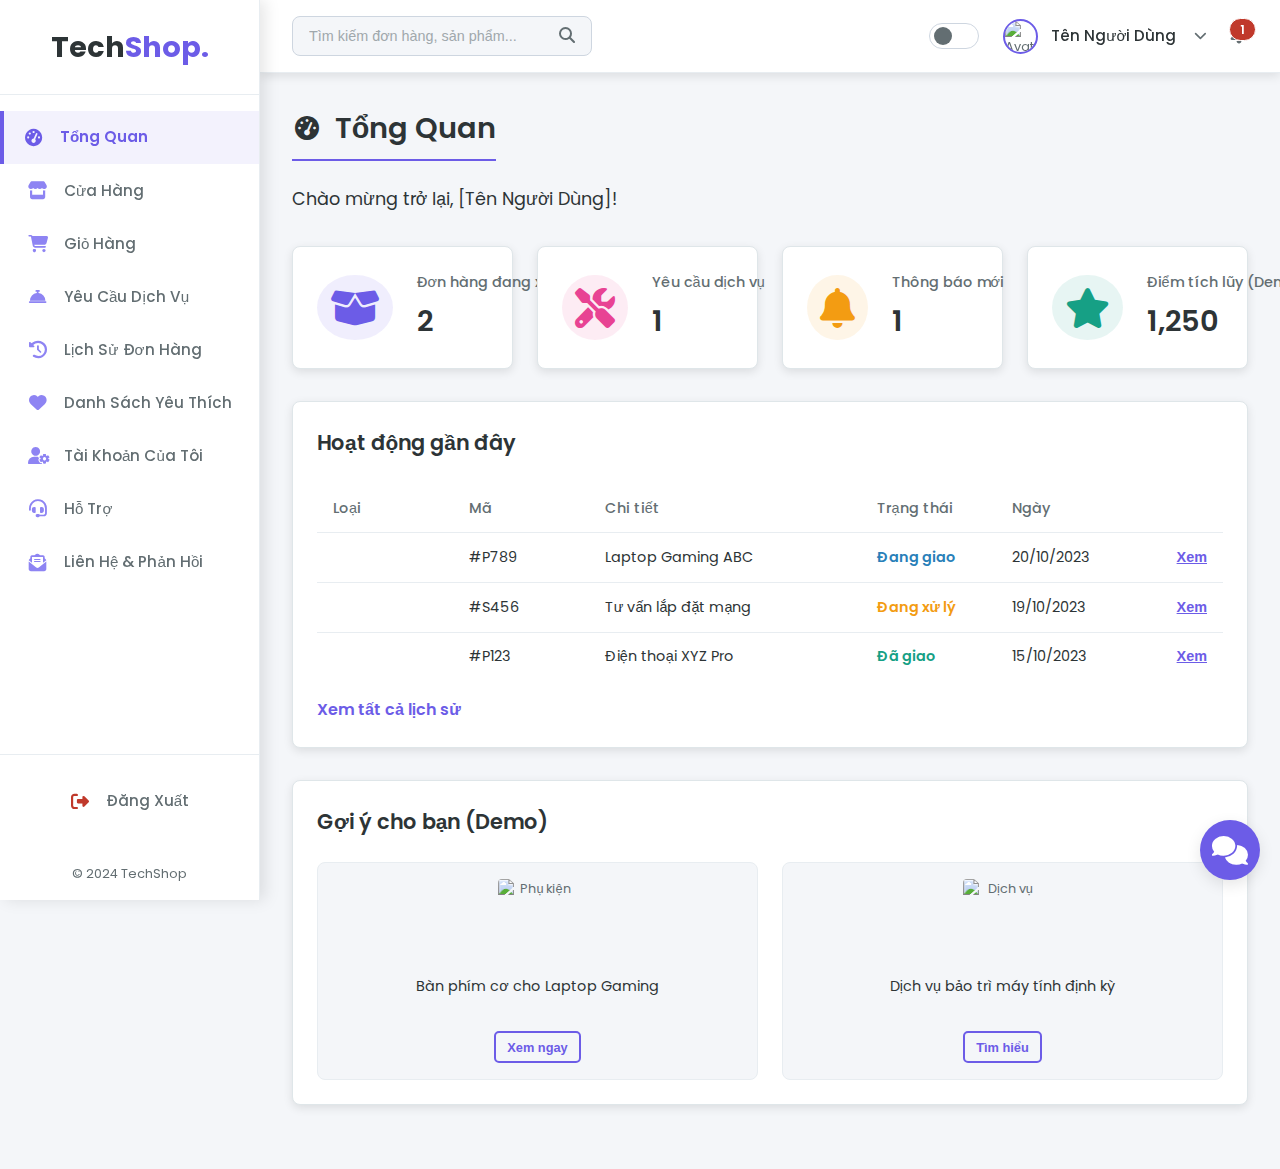
==== commit a7c1ae98: "update 2" ====
--- a/User.retouch/index.html
+++ b/User.retouch/index.html
@@ -1,4 +1,3 @@
-
 <!DOCTYPE html>
 <html lang="vi">
 
@@ -6,6 +5,9 @@
     <meta charset="UTF-8">
     <meta name="viewport" content="width=device-width, initial-scale=1.0">
     <title>User retouch | Tech Shop</title>
+
+
+
 
     <!-- Font Awesome -->
     <link rel="stylesheet" href="https://cdnjs.cloudflare.com/ajax/libs/font-awesome/6.4.0/css/all.min.css">
@@ -39,6 +41,16 @@
                         <span>Cửa Hàng</span>
                     </a>
                 </li>
+                 <!-- === ADD CART LINK HERE === -->
+                 <li>
+                    <a href="#" class="sidebar-link" data-section="cart">
+                        <i class="fas fa-shopping-cart fa-fw"></i>
+                        <span>Giỏ Hàng</span>
+                        <!-- Optional: Add badge inside span if needed -->
+            
+                    </a>
+                </li>
+                <!-- === END CART LINK === -->
                 <li>
                     <a href="#" class="sidebar-link" data-section="service-request">
                         <i class="fas fa-concierge-bell fa-fw"></i>
@@ -69,6 +81,12 @@
                         <span>Hỗ Trợ</span>
                     </a>
                 </li>
+                <li>
+                    <a href="#" class="sidebar-link" data-section="contact-feedback">
+                        <i class="fas fa-envelope-open-text fa-fw"></i>
+                        <span>Liên Hệ & Phản Hồi</span>
+                    </a>
+                </li>
                 <!-- Logout moved out of main nav list -->
             </ul>
         </nav>
@@ -101,28 +119,32 @@
             </div>
             <!-- === HEADER RIGHT REORDERED === -->
             <div class="header-right">
-                <!-- User Menu First -->
+                <!-- Theme Toggle Switch Dark/Light -->
+                <div class="theme-switch-wrapper">
+                    <label class="theme-switch" for="themeToggleCheckbox">
+                        <input type="checkbox" id="themeToggleCheckbox">
+                        <span class="slider">
+                
+                            <i class="fas fa-moon dark-icon"></i>
+                        </span>
+                    </label>
+                </div>
+                <!-- User Menu -->
                 <div class="user-menu" id="userMenuToggle">
-                    <img src="" alt="Avatar" class="user-avatar"> <!-- User Avatar Placeholder -->
+                    <img src="" alt="Avatar" class="user-avatar"> <!-- Placeholder -->
                     <span class="user-name">Tên Người Dùng</span>
                     <i class="fas fa-chevron-down"></i>
                     <div class="user-dropdown" id="userDropdown">
                         <a href="#" class="sidebar-link" data-section="account">
-                            <i class="fas fa-user-circle fa-fw"></i>
-                            Tài khoản
+                            <i class="fas fa-user-circle fa-fw"></i> Tài khoản
                         </a>
                         <a href="#" id="logoutLinkDropdown">
-                            <i class="fas fa-sign-out-alt fa-fw"></i>
-                            Đăng xuất
+                            <i class="fas fa-sign-out-alt fa-fw"></i> Đăng xuất
                         </a>
                     </div>
                 </div>
-                <!-- Cart Icon Second -->
-                <div class="cart-icon" id="cartIcon">
-                    <i class="fas fa-shopping-cart"></i>
-                    <span class="badge" id="cartItemCount">0</span>
-                </div>
-                <!-- Notification Icon Last -->
+                <!-- Cart Icon Removed from Header -->
+                <!-- Notification Icon -->
                 <div class="notification-icon" id="notificationBell">
                     <i class="fas fa-bell"></i>
                     <span class="badge" id="notificationCount">0</span>
@@ -130,21 +152,20 @@
                         <h4>Thông báo</h4>
                         <ul id="notificationList">
                             <li class="no-notifications">Chưa có thông báo mới.</li>
-                            <!-- Notifications added by JS -->
                         </ul>
                         <a href="#" class="view-all" id="clearNotifications">Đánh dấu đã đọc</a>
                     </div>
                 </div>
             </div>
-            <!-- === END HEADER RIGHT REORDERED === -->
         </header>
 
         <!-- Dynamic Content Sections -->
         <div class="dashboard-content">
 
-            <!-- ======================= Overview Section ======================= -->
+            <!-- Overview Section (Unchanged) -->
             <section id="overview-section" class="dashboard-section active">
-                <h2><i class="fas fa-tachometer-alt fa-fw"></i>Tổng Quan</h2>
+                <!-- ... content ... -->
+                  <h2><i class="fas fa-tachometer-alt fa-fw"></i>Tổng Quan</h2>
                 <p class="welcome-message">Chào mừng trở lại, [Tên Người Dùng]!</p>
                 <div class="stats-grid">
                     <div class="stat-card">
@@ -218,25 +239,17 @@
                     </table>
                     <a href="#" class="view-all-link sidebar-link" data-section="order-history">Xem tất cả lịch sử</a>
                 </div>
-                <div class="content-block quick-actions">
-                    <h3>Lối tắt nhanh</h3>
-                    <button class="btn btn-primary sidebar-link" data-section="store">
-                        <i class="fas fa-shopping-cart"></i> Mua Sản Phẩm
-                    </button>
-                    <button class="btn btn-secondary sidebar-link" data-section="service-request">
-                        <i class="fas fa-paper-plane"></i> Gửi Yêu Cầu Dịch Vụ
-                    </button>
-                </div>
+               
                 <div class="content-block suggestions">
                     <h3>Gợi ý cho bạn (Demo)</h3>
                     <div class="suggestion-items">
                         <div class="suggestion-item">
-                            <img src="https://via.placeholder.com/80x80.png/a29bfe/ffffff?text=Keyboard" alt="Phụ kiện">
+                            <img src="https://images.unsplash.com/photo-1517336714731-489689fd1ca8?ixlib=rb-4.0.3&ixid=MnwxMjA3fDB8MHxwaG90by1wYWdlfHx8fGVufDB8fHx8&auto=format&fit=crop&w=1000&q=80" alt="Phụ kiện">
                             <p>Bàn phím cơ cho Laptop Gaming</p>
                             <button class="btn btn-sm btn-outline">Xem ngay</button>
                         </div>
                         <div class="suggestion-item">
-                            <img src="https://via.placeholder.com/80x80.png/00b894/ffffff?text=Service" alt="Dịch vụ">
+                            <img src="https://images.unsplash.com/photo-1517336714731-489689fd1ca8?ixlib=rb-4.0.3&ixid=MnwxMjA3fDB8MHxwaG90by1wYWdlfHx8fGVufDB8fHx8&auto=format&fit=crop&w=1000&q=80" alt="Dịch vụ">
                             <p>Dịch vụ bảo trì máy tính định kỳ</p>
                             <button class="btn btn-sm btn-outline">Tìm hiểu</button>
                         </div>
@@ -244,10 +257,11 @@
                 </div>
             </section>
 
-            <!-- ======================= Store Section ======================= -->
+            <!-- Store Section (Unchanged) -->
             <section id="store-section" class="dashboard-section">
-                <h2><i class="fas fa-store fa-fw"></i> Cửa Hàng Sản Phẩm</h2>
-                <div class="store-layout">
+                 <h2><i class="fas fa-store fa-fw"></i> Cửa Hàng Sản Phẩm</h2>
+                 <!-- ... rest of store content ... -->
+                 <div class="store-layout">
                     <aside class="store-filters">
                         <h3><i class="fas fa-filter"></i> Bộ lọc</h3>
                         <div class="filter-group">
@@ -337,7 +351,7 @@
                             <!-- Product Card Example 1 (Laptop - TechBrand) -->
                             <div class="product-card" data-product-id="TB-LP-01" data-category="laptops" data-brand="TechBrand">
                                 <div class="product-image">
-                                    <img src="https://via.placeholder.com/300x200.png/6c5ce7/ffffff?text=Laptop+TB+1" alt="Laptop TechBrand Pro 14">
+                                    <img src=" https://images.unsplash.com/photo-1588872657578-7efd1f1555ed?ixlib=rb-4.0.3&ixid=MnwxMjA3fDB8MHxwaG90by1wYWdlfHx8fGVufDB8fHx8&auto=format&fit=crop&w=1000&q=80" alt="Laptop TechBrand Pro 14">
                                     <span class="badge badge-new">Mới</span>
                                     <button class="wishlist-btn" title="Thêm vào yêu thích"><i class="far fa-heart"></i></button>
                                 </div>
@@ -355,9 +369,10 @@
                                     <button class="btn btn-outline btn-sm btn-view-detail">Chi tiết</button>
                                 </div>
                             </div>
-                            <div class="product-card" data-product-id="NT-PH-01" data-category="phones" data-brand="NovaTech">
+                             <!-- ... other product cards ... -->
+                           <div class="product-card" data-product-id="NT-PH-01" data-category="phones" data-brand="NovaTech">
                                 <div class="product-image">
-                                    <img src="https://via.placeholder.com/300x200.png/a29bfe/ffffff?text=Phone+NT+1" alt="NovaTech Phone X">
+                                    <img src=" https://images.unsplash.com/photo-1588872657578-7efd1f1555ed?ixlib=rb-4.0.3&ixid=MnwxMjA3fDB8MHxwaG90by1wYWdlfHx8fGVufDB8fHx8&auto=format&fit=crop&w=1000&q=80" alt="NovaTech Phone X">
                                     <span class="badge badge-popular">Hot</span>
                                     <button class="wishlist-btn" title="Thêm vào yêu thích"><i class="far fa-heart"></i></button>
                                 </div>
@@ -375,9 +390,10 @@
                                     <button class="btn btn-outline btn-sm btn-view-detail">Chi tiết</button>
                                 </div>
                             </div>
-                            <div class="product-card" data-product-id="GP-AC-01" data-category="accessories" data-brand="GadgetPro">
+                             <div class="product-card" data-product-id="GP-AC-01" data-category="accessories" data-brand="GadgetPro">
                                 <div class="product-image">
-                                    <img src="https://via.placeholder.com/300x200.png/fdcb6e/2d3436?text=Mouse+GP+1" alt="Chuột GadgetPro Z1">
+                                    <img src="https://images.unsplash.com/photo-1593642634315-48f5414c3ad9?ixlib=rb-4.0.3&ixid=MnwxMjA3fDB8MHxwaG90by1wYWdlfHx8fGVufDB8fHx8&auto=format&fit=crop&w=1000&q=80
+                                    " alt="Chuột GadgetPro Z1">
                                     <button class="wishlist-btn" title="Thêm vào yêu thích"><i class="far fa-heart"></i></button>
                                 </div>
                                 <div class="product-content">
@@ -396,7 +412,8 @@
                             </div>
                             <div class="product-card" data-product-id="ZS-MN-01" data-category="monitors" data-brand="ZyStore">
                                 <div class="product-image">
-                                    <img src="https://via.placeholder.com/300x200.png/d63031/ffffff?text=Monitor+ZS+1" alt="Màn hình ZyStore 27 QHD">
+                                    <img src="https://images.unsplash.com/photo-1593642634315-48f5414c3ad9?ixlib=rb-4.0.3&ixid=MnwxMjA3fDB8MHxwaG90by1wYWdlfHx8fGVufDB8fHx8&auto=format&fit=crop&w=1000&q=80
+                                    " alt="Màn hình ZyStore 27 QHD">
                                     <button class="wishlist-btn" title="Thêm vào yêu thích"><i class="far fa-heart"></i></button>
                                 </div>
                                 <div class="product-content">
@@ -413,9 +430,10 @@
                                     <button class="btn btn-outline btn-sm btn-view-detail">Chi tiết</button>
                                 </div>
                             </div>
-                            <div class="product-card" data-product-id="TB-DT-01" data-category="desktops" data-brand="TechBrand">
+                             <div class="product-card" data-product-id="TB-DT-01" data-category="desktops" data-brand="TechBrand">
                                 <div class="product-image">
-                                    <img src="https://via.placeholder.com/300x200.png/6c5ce7/ffffff?text=Desktop+TB+1" alt="PC TechBrand Elite i9">
+                                    <img src="https://images.unsplash.com/photo-1593642634315-48f5414c3ad9?ixlib=rb-4.0.3&ixid=MnwxMjA3fDB8MHxwaG90by1wYWdlfHx8fGVufDB8fHx8&auto=format&fit=crop&w=1000&q=80
+                                    " alt="PC TechBrand Elite i9">
                                     <button class="wishlist-btn" title="Thêm vào yêu thích"><i class="far fa-heart"></i></button>
                                 </div>
                                 <div class="product-content">
@@ -434,7 +452,7 @@
                             </div>
                             <div class="product-card" data-product-id="NT-CP-01" data-category="components" data-brand="NovaTech">
                                 <div class="product-image">
-                                    <img src="https://via.placeholder.com/300x200.png/a29bfe/ffffff?text=SSD+NT+1" alt="SSD NovaTech 2TB">
+                                    <img src="https://images.unsplash.com/photo-1664478546384-d546e059c9ee?ixlib=rb-4.0.3&ixid=MnwxMjA3fDB8MHxwaG90by1wYWdlfHx8fGVufDB8fHx8&auto=format&fit=crop&w=1000&q=80" alt="SSD NovaTech 2TB">
                                     <span class="badge badge-top-rated">Top</span>
                                     <button class="wishlist-btn" title="Thêm vào yêu thích"><i class="far fa-heart"></i></button>
                                 </div>
@@ -452,9 +470,9 @@
                                     <button class="btn btn-outline btn-sm btn-view-detail">Chi tiết</button>
                                 </div>
                             </div>
-                            <div class="product-card" data-product-id="TB-AC-01" data-category="accessories" data-brand="TechBrand">
+                             <div class="product-card" data-product-id="TB-AC-01" data-category="accessories" data-brand="TechBrand">
                                 <div class="product-image">
-                                    <img src="https://via.placeholder.com/300x200.png/6c5ce7/ffffff?text=Webcam+TB+1" alt="Webcam TechBrand HD">
+                                    <img src="https://images.unsplash.com/photo-1664478546384-d546e059c9ee?ixlib=rb-4.0.3&ixid=MnwxMjA3fDB8MHxwaG90by1wYWdlfHx8fGVufDB8fHx8&auto=format&fit=crop&w=1000&q=80" alt="Webcam TechBrand HD">
                                     <button class="wishlist-btn" title="Thêm vào yêu thích"><i class="far fa-heart"></i></button>
                                 </div>
                                 <div class="product-content">
@@ -473,7 +491,7 @@
                             </div>
                             <div class="product-card" data-product-id="GP-PH-01" data-category="phones" data-brand="GadgetPro">
                                 <div class="product-image">
-                                    <img src="https://via.placeholder.com/300x200.png/fdcb6e/2d3436?text=Phone+GP+1" alt="GadgetPro Phone Lite">
+                                    <img src="https://images.unsplash.com/photo-1607428158389-7363ac3446f8?ixlib=rb-4.0.3&ixid=MnwxMjA3fDB8MHxwaG90by1wYWdlfHx8fGVufDB8fHx8&auto=format&fit=crop&w=1000&q=80" alt="GadgetPro Phone Lite">
                                     <span class="badge badge-sale">Sale</span>
                                     <button class="wishlist-btn" title="Thêm vào yêu thích"><i class="far fa-heart"></i></button>
                                 </div>
@@ -510,10 +528,89 @@
                 </div>
             </section>
 
-            <!-- ======================= Service Request Section ======================= -->
-            <section id="service-request-section" class="dashboard-section">
-                <h2><i class="fas fa-concierge-bell fa-fw"></i>Gửi Yêu Cầu Dịch Vụ</h2>
-                <form id="serviceRequestForm" class="service-request-form">
+            <!-- ======================= NEW CART SECTION ======================= -->
+             <section id="cart-section" class="dashboard-section">
+                 <h2><i class="fas fa-shopping-cart fa-fw"></i> Giỏ Hàng</h2>
+                 <div class="content-block"> <!-- Wrap content in content-block for consistent styling -->
+                    <div class="cart-section-layout"> <!-- Optional: Add a wrapper for potential two-column layout later -->
+
+                        <div class="cart-items-area"> <!-- Area for item list -->
+                             <div class="cart-items-container" id="cartItemsContainer">
+                                <p class="empty-cart-message">Giỏ hàng trống.</p>
+                                <!-- Cart items added by JS -->
+                            </div>
+                        </div>
+
+                        <div class="cart-checkout-area"> <!-- Area for checkout options and summary -->
+                            <div class="cart-checkout-options">
+                                <h4>Thông tin nhận hàng & Thanh toán</h4>
+                                <div class="form-group">
+                                    <label for="cartAddressSelect">Địa chỉ nhận hàng *</label>
+                                    <select id="cartAddressSelect" class="form-control form-control-sm">
+                                        <option value="">-- Chọn địa chỉ --</option>
+                                        <option value="addr1">123 ABC, XYZ, LMN, HCM (Mặc định)</option>
+                                        <option value="addr2">Tòa DEF, GHI, LMN, HCM (Công ty)</option>
+                                    </select>
+                                    <button class="btn btn-sm btn-link-style add-address-btn" style="margin-top: 5px;">Quản lý địa chỉ</button>
+                                </div>
+                                <div class="form-group">
+                                    <label for="cartPhoneNumber">Số điện thoại nhận hàng *</label>
+                                    <input type="tel" id="cartPhoneNumber" class="form-control form-control-sm" placeholder="Nhập SĐT người nhận">
+                                </div>
+                                <div class="form-group">
+                                    <label>Phương thức thanh toán *</label>
+                                    <div class="payment-options">
+                                        <div class="form-check">
+                                            <input type="radio" name="paymentMethod" id="paymentCOD" value="cod" checked>
+                                            <label for="paymentCOD"><i class="fas fa-truck"></i> Thanh toán khi nhận hàng (COD)</label>
+                                        </div>
+                                        <div class="form-check">
+                                            <input type="radio" name="paymentMethod" id="paymentVNPAY" value="vnpay">
+                                            <label for="paymentVNPAY"><i class="fas fa-credit-card"></i> VNPAY / Thẻ ngân hàng (Demo)</label>
+                                        </div>
+                                    </div>
+                                </div>
+                                <div class="form-group voucher-group">
+                                    <label for="cartVoucherInput">Mã giảm giá</label>
+                                    <div class="input-group">
+                                        <input type="text" id="cartVoucherInput" class="form-control form-control-sm" placeholder="Nhập mã voucher">
+                                        <button id="applyVoucherButton" class="btn btn-sm btn-outline">Áp dụng</button>
+                                    </div>
+                                    <small id="voucherMessage" class="voucher-message"></small>
+                                </div>
+                                <div class="form-group points-group">
+                                    <label>Đổi điểm thưởng (Bạn có <span id="availablePoints">1250</span> điểm)</label>
+                                    <div class="form-check">
+                                        <input type="checkbox" id="applyPointsCheckbox">
+                                        <label for="applyPointsCheckbox">Dùng <span id="pointsToUse">0</span> điểm (<span id="pointsDiscountValue">0đ</span>)</label>
+                                    </div>
+                                    <small id="pointsMessage" class="points-message"></small>
+                                </div>
+                            </div>
+
+                            <div class="cart-summary">
+                                <div class="totals-breakdown">
+                                    <p>Tạm tính: <span id="cartSubtotalAmount">0đ</span></p>
+                                    <p style="display: none;" id="voucherDiscountRow">Giảm giá voucher: <span id="cartVoucherDiscount">-0đ</span></p>
+                                    <p style="display: none;" id="pointsDiscountRow">Giảm từ điểm: <span id="cartPointsDiscount">-0đ</span></p>
+                                </div>
+                                <h4>Tổng cộng: <span id="cartTotalAmount">0đ</span></h4>
+                                <button class="btn btn-primary btn-checkout" id="checkoutButton" disabled>
+                                    <i class="fas fa-check-circle"></i> Đặt hàng
+                                </button>
+                            </div>
+                        </div>
+
+                    </div><!-- /.cart-section-layout -->
+                 </div><!-- /.content-block -->
+            </section>
+            <!-- ======================= END CART SECTION ======================= -->
+
+            <!-- Service Request Section (Unchanged) -->
+             <section id="service-request-section" class="dashboard-section">
+                 <h2><i class="fas fa-concierge-bell fa-fw"></i>Gửi Yêu Cầu Dịch Vụ</h2>
+                 <!-- ... content ... -->
+                 <form id="serviceRequestForm" class="service-request-form">
                     <div class="form-group">
                         <label for="serviceType">Loại dịch vụ *</label>
                         <select id="serviceType" class="form-control" required>
@@ -549,12 +646,13 @@
                     </ul>
                     <a href="#" class="view-all-link sidebar-link" data-section="order-history">Xem tất cả</a>
                 </div>
-            </section>
-
-            <!-- ======================= Order History Section ======================= -->
-            <section id="order-history-section" class="dashboard-section">
-                <h2><i class="fas fa-history fa-fw"></i>Lịch Sử Đơn Hàng</h2>
-                <div class="tabs">
+             </section>
+
+            <!-- Order History Section (Unchanged) -->
+             <section id="order-history-section" class="dashboard-section">
+                 <h2><i class="fas fa-history fa-fw"></i>Lịch Sử Đơn Hàng</h2>
+                  <!-- ... content ... -->
+                  <div class="tabs">
                     <button class="tab-link active" data-tab="product-orders">Sản Phẩm</button>
                     <button class="tab-link" data-tab="service-orders">Dịch Vụ</button>
                 </div>
@@ -632,21 +730,23 @@
                         </tbody>
                     </table>
                 </div>
-            </section>
-
-            <!-- ======================= Wishlist Section ======================= -->
-            <section id="wishlist-section" class="dashboard-section">
-                <h2><i class="fas fa-heart fa-fw"></i>Danh Sách Yêu Thích</h2>
-                <div class="wishlist-grid" id="wishlistGrid">
+             </section>
+
+            <!-- Wishlist Section (Unchanged) -->
+             <section id="wishlist-section" class="dashboard-section">
+                 <h2><i class="fas fa-heart fa-fw"></i>Danh Sách Yêu Thích</h2>
+                 <!-- ... content ... -->
+                   <div class="wishlist-grid" id="wishlistGrid">
                     <!-- JS Populates This -->
-                </div>
-                <p class="empty-wishlist" id="emptyWishlistMessage">Danh sách yêu thích trống.</p>
-            </section>
-
-            <!-- ======================= Account Section ======================= -->
+                    </div>
+                    <p class="empty-wishlist" id="emptyWishlistMessage">Danh sách yêu thích trống.</p>
+             </section>
+
+            <!-- Account Section (Unchanged) -->
             <section id="account-section" class="dashboard-section">
-                <h2><i class="fas fa-user-cog fa-fw"></i>Tài Khoản Của Tôi</h2>
-                <div class="account-tabs">
+                 <h2><i class="fas fa-user-cog fa-fw"></i>Tài Khoản Của Tôi</h2>
+                 <!-- ... content ... -->
+                   <div class="account-tabs">
                     <button class="account-tab-link active" data-account-tab="personal-info">Cá nhân</button>
                     <button class="account-tab-link" data-account-tab="addresses">Địa chỉ</button>
                     <button class="account-tab-link" data-account-tab="change-password">Mật khẩu</button>
@@ -672,7 +772,7 @@
                         <button type="submit" class="btn btn-primary">Lưu</button>
                     </form>
                 </div>
-                <div id="addresses" class="account-tab-content">
+                 <div id="addresses" class="account-tab-content">
                     <h3>Địa chỉ</h3>
                     <div class="address-list">
                         <div class="address-item default">
@@ -721,7 +821,7 @@
                         <button type="submit" class="btn btn-primary">Cập nhật</button>
                     </form>
                 </div>
-                <div id="payment-methods" class="account-tab-content">
+                 <div id="payment-methods" class="account-tab-content">
                     <h3>Thanh toán (Demo)</h3>
                     <p>Quản lý thẻ.</p>
                     <div class="payment-method-item">
@@ -757,10 +857,11 @@
                 </div>
             </section>
 
-            <!-- ======================= Support Section ======================= -->
+            <!-- Support Section (Unchanged) -->
             <section id="support-section" class="dashboard-section">
-                <h2><i class="fas fa-headset fa-fw"></i>Hỗ Trợ</h2>
-                <div class="support-grid">
+                 <h2><i class="fas fa-headset fa-fw"></i>Hỗ Trợ</h2>
+                 <!-- ... content ... -->
+                 <div class="support-grid">
                     <div class="support-faq">
                         <h3>FAQ</h3>
                         <details>
@@ -800,92 +901,41 @@
                 </div>
             </section>
 
+            <!-- Contact & Feedback Section (Unchanged) -->
+             <section id="contact-feedback-section" class="dashboard-section">
+                 <h2><i class="fas fa-envelope-open-text fa-fw"></i> Liên Hệ & Phản Hồi</h2>
+                 <!-- ... content ... -->
+                  <div class="contact-grid"> <!-- Use grid for layout -->
+                    <div class="contact-info-block content-block">
+                        <h3>Thông tin liên hệ TechShop</h3>
+                        <p><i class="fas fa-map-marker-alt fa-fw"></i> <strong>Địa chỉ:</strong> 123 Đường ABC, Phường Q, Quận XYZ, Thành phố HCM</p>
+                        <p><i class="fas fa-phone-alt fa-fw"></i> <strong>Hotline:</strong> <a href="tel:19001234">1900 1234</a> (Nhánh 1: Bán hàng, Nhánh 2: Hỗ trợ kỹ thuật)</p>
+                        <p><i class="fas fa-envelope fa-fw"></i> <strong>Email:</strong> <a href="mailto:support@techshop.example">support@techshop.example</a></p>
+                         <p><i class="fas fa-headset fa-fw"></i> <strong>Hỗ trợ trực tuyến:</strong> Nhấn vào biểu tượng chat ở góc dưới màn hình.</p>
+                        <p><i class="fas fa-clock fa-fw"></i> <strong>Giờ làm việc:</strong> 8:00 - 17:30 (Thứ 2 - Thứ 7)</p>
+                        <!-- Optional Map -->
+                        <div class="map-placeholder">
+                           <iframe src="https://www.google.com/maps/embed?pb=!1m18!1m12!1m3!1d3919.447378466678!2d106.62965271474894!3d10.77700399232079!2m3!1f0!2f0!3f0!3m2!1i1024!2i768!4f13.1!3m3!1m2!1s0x31752f35f6a179c5%3A0x8a3b1f6f8c5e6a9c!2zVHLGsOG7nW5nIMSQ4bqhaSBo4buNYyBCw6FjaCBraG9hIC0gxJBIUUcgVFAuSENN!5e0!3m2!1svi!2s!4v1678886500000!5m2!1svi!2s" width="100%" height="250" style="border:0; border-radius: var(--border-radius-sm);" allowfullscreen="" loading="lazy" referrerpolicy="no-referrer-when-downgrade"></iframe>
+                        </div>
+                    </div>
+
+                    <div class="shop-feedback-block content-block">
+                        <h3>Phản hồi từ TechShop (Demo)</h3>
+                        <div id="shopFeedbackList">
+                            <p class="empty-feedback">Chưa có phản hồi mới từ cửa hàng cho các yêu cầu của bạn.</p>
+                            <!-- Feedback items will be added here by JS -->
+                        </div>
+                    </div>
+                </div>
+            </section>
+
         </div> <!-- End .dashboard-content -->
     </main> <!-- End .dashboard-main -->
 </div> <!-- End .dashboard-container -->
 
-<!-- ======================= Modals ======================= -->
+<!-- Modals (Cart Modal #modalCart is no longer used for main display) -->
 <div class="modal-overlay" id="modalOverlay"></div>
-
-<div class="modal modal-cart" id="cartModal">
-    <button class="close-modal" id="closeCartModal">×</button>
-    <h2><i class="fas fa-shopping-cart"></i> Giỏ Hàng</h2>
-    <div class="cart-items-container" id="cartItemsContainer">
-        <p class="empty-cart-message">Giỏ hàng trống.</p>
-    </div>
-
-    <!-- ============ NEW CHECKOUT OPTIONS ============ -->
-    <div class="cart-checkout-options">
-        <h4>Thông tin nhận hàng & Thanh toán</h4>
-
-        <div class="form-group">
-            <label for="cartAddressSelect">Địa chỉ nhận hàng *</label>
-            <select id="cartAddressSelect" class="form-control form-control-sm">
-                <!-- Options populated by JS -->
-                <option value="">-- Chọn địa chỉ --</option>
-                <option value="addr1">123 ABC, XYZ, LMN, HCM (Mặc định)</option>
-                <option value="addr2">Tòa DEF, GHI, LMN, HCM (Công ty)</option>
-            </select>
-            <button class="btn btn-sm btn-link-style add-address-btn" style="margin-top: 5px;">Quản lý địa chỉ</button>
-        </div>
-
-        <div class="form-group">
-            <label for="cartPhoneNumber">Số điện thoại nhận hàng *</label>
-            <input type="tel" id="cartPhoneNumber" class="form-control form-control-sm" placeholder="Nhập SĐT người nhận">
-        </div>
-
-        <div class="form-group">
-            <label>Phương thức thanh toán *</label>
-            <div class="payment-options">
-                <div class="form-check">
-                    <input type="radio" name="paymentMethod" id="paymentCOD" value="cod" checked>
-                    <label for="paymentCOD"><i class="fas fa-truck"></i> Thanh toán khi nhận hàng (COD)</label>
-                </div>
-                <div class="form-check">
-                    <input type="radio" name="paymentMethod" id="paymentVNPAY" value="vnpay">
-                    <label for="paymentVNPAY"><i class="fas fa-credit-card"></i> VNPAY / Thẻ ngân hàng (Demo)</label>
-                </div>
-                <!-- Add more payment methods if needed -->
-            </div>
-        </div>
-
-        <div class="form-group voucher-group">
-            <label for="cartVoucherInput">Mã giảm giá</label>
-            <div class="input-group">
-                <input type="text" id="cartVoucherInput" class="form-control form-control-sm" placeholder="Nhập mã voucher">
-                <button id="applyVoucherButton" class="btn btn-sm btn-outline">Áp dụng</button>
-            </div>
-            <small id="voucherMessage" class="voucher-message"></small>
-        </div>
-
-        <div class="form-group points-group">
-            <label>Đổi điểm thưởng (Bạn có <span id="availablePoints">1250</span> điểm)</label>
-            <div class="form-check">
-                <input type="checkbox" id="applyPointsCheckbox">
-                <label for="applyPointsCheckbox">Dùng điểm (<span id="pointsDiscountValue">0đ</span>)</label>
-            </div>
-            <small id="pointsMessage" class="points-message"></small>
-        </div>
-
-    </div>
-    <!-- ============ END NEW CHECKOUT OPTIONS ============ -->
-
-    <div class="cart-summary">
-        <!-- === TOTALS BREAKDOWN === -->
-        <div class="totals-breakdown">
-            <p>Tạm tính: <span id="cartSubtotalAmount">0đ</span></p>
-            <p style="display: none;" id="voucherDiscountRow">Giảm giá voucher: <span id="cartVoucherDiscount">-0đ</span></p>
-            <p style="display: none;" id="pointsDiscountRow">Giảm từ điểm: <span id="cartPointsDiscount">-0đ</span></p>
-        </div>
-        <!-- === END TOTALS BREAKDOWN === -->
-        <h4>Tổng cộng: <span id="cartTotalAmount">0đ</span></h4>
-        <button class="btn btn-primary btn-checkout" id="checkoutButton" disabled>
-            <i class="fas fa-check-circle"></i> Đặt hàng
-        </button>
-    </div>
-</div>
-
-
+<!-- <div class="modal modal-cart" id="cartModal"> ... No longer needed for display ... </div> -->
 <div class="modal modal-detail" id="detailModal">
     <button class="close-modal" id="closeDetailModal">×</button>
     <div class="detail-modal-content" id="detailModalContent">
@@ -893,19 +943,15 @@
     </div>
 </div>
 
-
-<!-- ======================= Chatbox Widget ======================= -->
+<!-- Chatbox Widget (Unchanged) -->
 <div id="chatboxWidget">
     <button id="chatboxToggle">
-        <i class="fas fa-comments"></i> <!-- Initial icon -->
-        <i class="fas fa-times" style="display: none;"></i> <!-- Close icon -->
+        <i class="fas fa-comments"></i>
+        <i class="fas fa-times" style="display: none;"></i>
     </button>
     <div id="chatboxContent">
-        <div class="chatbox-header">
-            Hỗ trợ trực tuyến
-        </div>
+        <div class="chatbox-header"> Hỗ trợ trực tuyến </div>
         <div class="chatbox-messages">
-            <!-- Chat messages appear here (JS/Backend) -->
             <p class="message system">Chào bạn! TechShop có thể giúp gì cho bạn?</p>
             <p class="message user">Tôi cần tư vấn về laptop gaming.</p>
             <p class="message agent">Chào bạn, bạn cần tư vấn cụ thể về mẫu nào ạ?</p>
@@ -916,9 +962,7 @@
         </div>
     </div>
 </div>
-<!-- ======================= End Chatbox Widget ======================= -->
 
 <script src="script.js"></script>
 </body>
-
 </html>--- a/User.retouch/styles.css
+++ b/User.retouch/styles.css
@@ -1,4 +1,41 @@
+/* --- Global Variables & Reset --- */
+/* === Light Mode Variable Overrides === */
+body.light-mode {
+    --primary-color: #6c5ce7;
+    --secondary-color: #8e84f3; /* Slightly adjusted light purple */
+    --accent-color: #e84393; /* Adjusted pink */
+    --success-color: #16a085; /* Adjusted green */
+    --warning-color: #f39c12; /* Adjusted yellow */
+    --danger-color: #c0392b; /* Adjusted red */
+    --info-color: #2980b9; /* Adjusted blue */
+
+    --bg-primary: #f4f6f9; /* Light main background */
+    --bg-secondary: #ffffff; /* White background for cards/modals */
+    --bg-sidebar: #ffffff; /* White sidebar */
+    --bg-header: #ffffff; /* White header */
+    --bg-input: #ffffff; /* Input background */
+    --bg-input-focus: #ffffff; /* Input focus background */
+    --bg-hover-light: rgba(0, 0, 0, 0.03); /* Subtle hover on light */
+    --bg-hover-primary: rgba(108, 92, 231, 0.08); /* Primary color hover */
+
+    --text-primary: #2d3436; /* Dark text */
+    --text-secondary: #636e72; /* Darker muted text */
+    --text-link: var(--primary-color);
+    --text-inverse: #ffffff; /* Light text (for dark backgrounds like badges) */
+    --text-placeholder: #a0a8ac;
+
+    --border-primary: #dfe6e9; /* Light border color */
+    --border-secondary: #ced6e0; /* Slightly darker light border */
+    --border-input: #ced6e0;
+    --border-input-focus: var(--primary-color);
+    --border-divider: #e8edf1;
+
+    --shadow-color: rgba(0, 0, 0, 0.1); /* Shadow color for light mode */
+    --shadow-light: 0 3px 10px var(--shadow-color);
+    --shadow-dark: 0 5px 15px var(--shadow-color);
+}
 :root {
+    /* === Dark Mode Variables (Default) === */
     --primary-color: #6c5ce7; /* Main purple */
     --secondary-color: #a29bfe; /* Lighter purple */
     --accent-color: #fd79a8; /* Pink accent */
@@ -7,25 +44,38 @@
     --danger-color: #d63031; /* Red */
     --info-color: #0984e3; /* Blue */
 
-    --dark-bg: #2d3436; /* Main dark background */
-    --light-bg: #ffffff; /* Main light background */
-    --card-bg: #3b4446; /* Darker background for cards */
-    --sidebar-bg: #252b2d; /* Dark background for sidebar */
-    --header-bg: #2d3436; /* Dark background for header */
-
-    --text-light: #f5f6fa; /* Light text */
-    --text-dark: #2d3436; /* Dark text */
-    --text-muted: #b2bec3; /* Muted text */
-
-    --border-color: #4b5658; /* Dark border color */
-    --border-color-light: #dfe6e9; /* Light border color */
-
+    --bg-primary: #2d3436; /* Main dark background */
+    --bg-secondary: #3b4446; /* Darker background for cards/modals */
+    --bg-sidebar: #252b2d; /* Dark background for sidebar */
+    --bg-header: #2d3436; /* Dark background for header */
+    --bg-input: #2d3436; /* Input background */
+    --bg-input-focus: #252b2d; /* Input focus background */
+    --bg-hover-light: rgba(255, 255, 255, 0.05); /* Subtle hover on dark */
+    --bg-hover-primary: rgba(108, 92, 231, 0.1); /* Primary color hover */
+
+    --text-primary: #f5f6fa; /* Light text */
+    --text-secondary: #b2bec3; /* Muted text */
+    --text-link: var(--primary-color); /* Link color */
+    --text-inverse: #2d3436; /* Dark text (for light backgrounds like badges) */
+    --text-placeholder: #b2bec3;
+
+    --border-primary: #4b5658; /* Dark border color */
+    --border-secondary: #353d3f; /* Slightly darker border */
+    --border-input: #4b5658;
+    --border-input-focus: var(--primary-color);
+    --border-divider: #4b5658;
+
+    --shadow-color: rgba(0, 0, 0, 0.2); /* Shadow color for dark mode */
+    --shadow-light: 0 5px 15px var(--shadow-color);
+    --shadow-dark: 0 5px 20px var(--shadow-color);
+
+    /* === Non-Color Variables === */
     --font-family: 'Poppins', sans-serif;
     --transition: all 0.3s ease;
-    --shadow: 0 5px 15px rgba(0, 0, 0, 0.1);
-    --shadow-dark: 0 5px 20px rgba(0, 0, 0, 0.2);
     --border-radius: 8px;
-}
+    --border-radius-sm: 5px;
+}
+
 
 * {
     margin: 0;
@@ -33,13 +83,18 @@
     box-sizing: border-box;
 }
 
+html {
+    scroll-behavior: smooth;
+}
+
 body {
     font-family: var(--font-family);
-    background-color: var(--dark-bg);
-    color: var(--text-light);
+    background-color: var(--bg-primary);
+    color: var(--text-primary);
     line-height: 1.6;
     display: flex;
     overflow-x: hidden;
+    transition: background-color 0.3s ease, color 0.3s ease; /* Theme transition */
 }
 
 /* Style for body when sidebar is open on mobile */
@@ -51,13 +106,13 @@
     width: 100%;
     height: 100%;
     background: rgba(0, 0, 0, 0.5);
-    z-index: 999; /* Below sidebar, above main content */
+    z-index: 999;
     opacity: 0;
     visibility: hidden;
     transition: opacity 0.3s ease, visibility 0s 0.3s;
 }
 
-body.sidebar-open-overlay.sidebar-active::before { /* Apply only when sidebar is active */
+body.sidebar-open-overlay.sidebar-active::before {
     opacity: 1;
     visibility: visible;
     transition: opacity 0.3s ease, visibility 0s 0s;
@@ -66,7 +121,7 @@
 
 a {
     text-decoration: none;
-    color: var(--primary-color);
+    color: var(--text-link);
     transition: var(--transition);
 }
 
@@ -83,18 +138,34 @@
     max-width: 100%;
     height: auto;
     display: block;
-    background-color: var(--card-bg); /* Dark bg for placeholders */
-    color: var(--text-muted); /* Text color for alt text if image fails */
-    font-size: 0.8rem; /* Smaller font for alt text */
+    background-color: var(--bg-secondary);
+    color: var(--text-secondary);
+    font-size: 0.8rem;
     text-align: center;
-    /* Prevent image drag selection */
     -webkit-user-drag: none;
     user-select: none;
     -moz-user-select: none;
     -webkit-user-select: none;
     -ms-user-select: none;
-    border-radius: 4px; /* Slightly rounded corners for images */
-}
+    border-radius: 4px;
+}
+
+/* Overflow text handling */
+.overflow-ellipsis {
+    white-space: nowrap;
+    overflow: hidden;
+    text-overflow: ellipsis;
+}
+.break-word {
+    overflow-wrap: break-word;
+    word-wrap: break-word; /* legacy */
+    word-break: break-word; /* Consider break-all if absolutely needed */
+}
+.table-responsive {
+    overflow-x: auto;
+    -webkit-overflow-scrolling: touch; /* Smooth scrolling on iOS */
+}
+
 
 /* --- Dashboard Layout --- */
 .dashboard-container {
@@ -105,20 +176,21 @@
 
 .dashboard-sidebar {
     width: 260px;
-    background-color: var(--sidebar-bg);
+    background-color: var(--bg-sidebar);
     position: fixed;
     left: 0;
     top: 0;
     height: 100vh;
     display: flex;
     flex-direction: column;
-    transition: width 0.3s ease, transform 0.3s ease;
+    transition: width 0.3s ease, transform 0.3s ease, background-color 0.3s ease;
     z-index: 1000;
-    box-shadow: 5px 0 15px rgba(0,0,0,0.1);
+    box-shadow: 5px 0 15px var(--shadow-color);
     overflow-y: auto;
     overflow-x: hidden;
+    border-right: 1px solid var(--border-divider);
     scrollbar-width: thin;
-    scrollbar-color: var(--primary-color) var(--sidebar-bg);
+    scrollbar-color: var(--primary-color) var(--bg-sidebar);
 }
 
 .dashboard-sidebar::-webkit-scrollbar {
@@ -126,26 +198,26 @@
 }
 
 .dashboard-sidebar::-webkit-scrollbar-track {
-    background: var(--sidebar-bg);
+    background: var(--bg-sidebar);
 }
 
 .dashboard-sidebar::-webkit-scrollbar-thumb {
     background-color: var(--primary-color);
     border-radius: 6px;
-    border: 1px solid var(--sidebar-bg);
+    border: 1px solid var(--bg-sidebar);
 }
 
 .sidebar-logo {
     padding: 1.5rem 1.5rem;
     text-align: center;
-    border-bottom: 1px solid var(--border-color);
+    border-bottom: 1px solid var(--border-divider);
     flex-shrink: 0;
 }
 
 .sidebar-logo a {
     font-size: 1.8rem;
     font-weight: 700;
-    color: var(--text-light);
+    color: var(--text-primary); /* Changed from text-light */
 }
 
 .sidebar-logo a span {
@@ -173,7 +245,7 @@
     display: flex;
     align-items: center;
     padding: 0.9rem 1.5rem;
-    color: var(--text-muted);
+    color: var(--text-secondary); /* Changed from text-muted */
     font-weight: 500;
     font-size: 0.95rem;
     transition: background-color 0.2s ease, color 0.2s ease, border-color 0.2s ease, padding-left 0.2s ease;
@@ -198,10 +270,15 @@
 
 .sidebar-nav li a.sidebar-link:hover,
 .sidebar-nav li a.sidebar-link.active {
-    background-color: rgba(108, 92, 231, 0.1);
-    color: var(--text-light);
+    background-color: var(--bg-hover-primary);
+    color: var(--primary-color); /* Highlight active link */
     border-left-color: var(--primary-color);
     padding-left: calc(1.5rem - 4px);
+}
+/* Specific style for light mode active link text */
+body.light-mode .sidebar-nav li a.sidebar-link.active {
+    color: var(--primary-color);
+    font-weight: 600; /* Make active text slightly bolder */
 }
 
 .sidebar-nav li a.sidebar-link:hover i,
@@ -211,18 +288,18 @@
 
 /* Logout Link Styling */
 .sidebar-logout {
-    margin-top: auto; /* Push to bottom */
+    margin-top: auto;
     padding: 0.5rem 0;
-    border-top: 1px solid var(--border-color);
+    border-top: 1px solid var(--border-divider);
     flex-shrink: 0;
 }
 
 .sidebar-logout-link {
     display: flex;
     align-items: center;
-    justify-content: center; /* Center content */
-    padding: 1rem; /* Consistent padding */
-    color: var(--text-muted);
+    justify-content: center;
+    padding: 1rem;
+    color: var(--text-secondary);
     font-weight: 500;
     font-size: 0.95rem;
     transition: background-color 0.3s ease, color 0.3s ease, transform 0.2s ease;
@@ -231,7 +308,7 @@
     margin: 0.5rem 1rem;
     overflow: hidden;
     white-space: nowrap;
-    border: 2px solid transparent; /* For hover effect */
+    border: 2px solid transparent;
 }
 
 .sidebar-logout-link i {
@@ -239,7 +316,7 @@
     font-size: 1.1rem;
     width: 20px;
     text-align: center;
-    color: var(--danger-color); /* Use danger color */
+    color: var(--danger-color);
     transition: color 0.3s ease;
 }
 
@@ -250,9 +327,9 @@
 
 .sidebar-logout-link:hover {
     background-color: rgba(214, 48, 49, 0.1); /* Lighter danger background */
-    color: var(--danger-color); /* Danger color text */
-    border-color: rgba(214, 48, 49, 0.3); /* Subtle border */
-    transform: scale(1.03); /* Slightly bigger scale effect */
+    color: var(--danger-color);
+    border-color: rgba(214, 48, 49, 0.3);
+    transform: scale(1.03);
 }
 
 .sidebar-logout-link:hover i {
@@ -263,70 +340,12 @@
     padding: 1rem 1.5rem;
     text-align: center;
     font-size: 0.8rem;
-    color: var(--text-muted);
+    color: var(--text-secondary);
     flex-shrink: 0;
 }
 
 /* Collapsed Sidebar Styles */
-.dashboard-sidebar.collapsed {
-    width: 80px;
-}
-
-.dashboard-sidebar.collapsed .sidebar-logo {
-    padding: 1.5rem 0.5rem;
-}
-
-.dashboard-sidebar.collapsed .sidebar-logo a span {
-    display: none;
-}
-
-.dashboard-sidebar.collapsed .sidebar-logo a {
-    font-size: 1.5rem;
-}
-
-.dashboard-sidebar.collapsed .sidebar-nav li a.sidebar-link {
-    justify-content: center;
-    padding: 0.9rem 0;
-    border-left-width: 0;
-}
-
-.dashboard-sidebar.collapsed .sidebar-nav li a.sidebar-link i {
-    margin-right: 0;
-}
-
-.dashboard-sidebar.collapsed .sidebar-nav li a.sidebar-link span {
-    opacity: 0;
-    position: absolute;
-    width: 0;
-    pointer-events: none;
-}
-
-.dashboard-sidebar.collapsed .sidebar-logout-link {
-    margin: 0.5rem auto;
-    width: 50px;
-    height: 50px;
-    padding: 0;
-    border-radius: 50%;
-    border-width: 0;
-}
-
-.dashboard-sidebar.collapsed .sidebar-logout-link i {
-    margin-right: 0;
-    font-size: 1.2rem;
-}
-
-.dashboard-sidebar.collapsed .sidebar-logout-link span {
-    display: none;
-}
-
-.dashboard-sidebar.collapsed .sidebar-logout-link:hover {
-    transform: scale(1.1);
-    background-color: rgba(214, 48, 49, 0.2);
-}
-
-.dashboard-sidebar.collapsed .sidebar-footer {
-    display: none;
-}
+/* (No changes needed for theme switching here) */
 
 .dashboard-main {
     flex-grow: 1;
@@ -342,17 +361,18 @@
 }
 
 .dashboard-header {
-    background-color: var(--header-bg);
+    background-color: var(--bg-header);
     padding: 1rem 2rem;
     display: flex;
     justify-content: space-between;
     align-items: center;
-    border-bottom: 1px solid var(--border-color);
+    border-bottom: 1px solid var(--border-divider);
     position: sticky;
     top: 0;
     z-index: 999;
-    box-shadow: var(--shadow-dark);
+    box-shadow: var(--shadow-light); /* Use light shadow */
     flex-shrink: 0;
+    transition: background-color 0.3s ease;
 }
 
 .header-left {
@@ -364,49 +384,134 @@
 #sidebarToggle {
     background: none;
     border: none;
-    color: var(--text-light);
+    color: var(--text-primary);
     font-size: 1.3rem;
     cursor: pointer;
-    display: none; /* Initially hidden, shown in media query */
+    display: none;
 }
 
 .search-bar {
     display: flex;
     align-items: center;
-    background-color: var(--card-bg);
+    background-color: var(--bg-secondary); /* Use secondary background */
     border-radius: var(--border-radius);
     padding: 0.3rem 0.5rem;
-}
+    border: 1px solid var(--border-input);
+}
+body.light-mode .search-bar {
+    background-color: var(--bg-primary); /* Use primary light bg for search */
+}
+
 
 .search-bar input {
     background: none;
     border: none;
     outline: none;
-    color: var(--text-light);
+    color: var(--text-primary);
     padding: 0.4rem 0.5rem;
     font-size: 0.9rem;
     width: 250px;
 }
 
 .search-bar input::placeholder {
-    color: var(--text-muted);
+    color: var(--text-placeholder);
 }
 
 .search-bar button {
     background: none;
     border: none;
-    color: var(--text-muted);
+    color: var(--text-secondary);
     font-size: 1rem;
     cursor: pointer;
     padding: 0 0.5rem;
 }
 
-/* Updated Header Right Layout */
+/* Header Right Alignment */
 .header-right {
     display: flex;
     align-items: center;
-    gap: 1.8rem; /* Adjust spacing */
-}
+    gap: 1.5rem; /* Consistent gap */
+}
+
+
+/* === Theme Toggle Switch Styles === */
+.theme-switch-wrapper {
+    display: flex;
+    align-items: center;
+}
+.theme-switch {
+    position: relative;
+    display: inline-block;
+    width: 50px; /* Width of the toggle */
+    height: 26px; /* Height of the toggle */
+}
+.theme-switch input {
+    opacity: 0;
+    width: 0;
+    height: 0;
+}
+.slider {
+    position: absolute;
+    cursor: pointer;
+    top: 0;
+    left: 0;
+    right: 0;
+    bottom: 0;
+    background-color: var(--bg-secondary); /* Dark mode off state */
+    border: 1px solid var(--border-primary);
+    transition: .4s;
+    border-radius: 26px; /* Make it pill-shaped */
+}
+.slider:before {
+    position: absolute;
+    content: "";
+    height: 18px; /* Size of the inner circle */
+    width: 18px;
+    left: 4px;
+    bottom: 3px;
+    background-color: var(--text-secondary); /* Circle color */
+    transition: .4s;
+    border-radius: 50%;
+}
+body.light-mode .slider {
+    background-color: var(--bg-secondary); /* Light mode off state */
+}
+body.light-mode .slider:before {
+    background-color: var(--text-secondary);
+}
+
+input:checked + .slider {
+    background-color: var(--primary-color); /* Active color */
+    border-color: var(--primary-color);
+}
+input:checked + .slider:before {
+    transform: translateX(24px); /* Move circle to the right */
+    background-color: white; /* Circle color when active */
+}
+/* Icon Positioning */
+.slider .light-icon, .slider .dark-icon {
+    position: absolute;
+    top: 50%;
+    transform: translateY(-50%);
+    font-size: 0.8rem;
+    color: var(--warning-color); /* Sun color */
+    opacity: 0;
+    transition: opacity 0.4s ease;
+}
+.slider .dark-icon {
+    color: var(--secondary-color); /* Moon color */
+}
+.slider .light-icon { left: 5px; }
+.slider .dark-icon { right: 5px; }
+
+/* Show icon based on theme */
+body.light-mode .slider .light-icon { opacity: 1; }
+body:not(.light-mode) .slider .dark-icon { opacity: 1; }
+/* Hide icon under the toggle circle */
+body.light-mode input:checked + .slider .light-icon { opacity: 0;}
+body:not(.light-mode) input:not(:checked) + .slider .dark-icon { opacity: 0;}
+
+
 
 .user-menu {
     display: flex;
@@ -428,11 +533,17 @@
     font-weight: 500;
     font-size: 0.95rem;
     white-space: nowrap;
+    color: var(--text-primary);
+    /* Added for overflow */
+    max-width: 150px; /* Adjust as needed */
+    overflow: hidden;
+    text-overflow: ellipsis;
+    vertical-align: middle; /* Align with avatar better */
 }
 
 .user-menu .fa-chevron-down {
     font-size: 0.8rem;
-    color: var(--text-muted);
+    color: var(--text-secondary);
     margin-left: 0.3rem;
     transition: transform 0.3s ease;
 }
@@ -446,7 +557,7 @@
     top: calc(100% + 15px);
     right: auto;
     left: 0;
-    background-color: var(--card-bg);
+    background-color: var(--bg-secondary); /* Use secondary bg */
     border-radius: var(--border-radius);
     box-shadow: var(--shadow-dark);
     min-width: 180px;
@@ -454,14 +565,15 @@
     opacity: 0;
     visibility: hidden;
     transform: translateY(10px);
-    transition: opacity 0.3s ease, transform 0.3s ease, visibility 0s 0.3s;
+    transition: opacity 0.3s ease, transform 0.3s ease, visibility 0s 0.3s, background-color 0.3s ease;
+    border: 1px solid var(--border-divider);
 }
 
 .user-dropdown.active {
     opacity: 1;
     visibility: visible;
     transform: translateY(0);
-    transition: opacity 0.3s ease, transform 0.3s ease, visibility 0s 0s;
+    transition: opacity 0.3s ease, transform 0.3s ease, visibility 0s 0s, background-color 0.3s ease;
 }
 
 .user-dropdown a {
@@ -469,7 +581,7 @@
     align-items: center;
     gap: 0.8rem;
     font-size: 0.95rem;
-    color: var(--text-muted);
+    color: var(--text-secondary);
     padding: 0.8rem 1.2rem;
 }
 
@@ -481,8 +593,8 @@
 }
 
 .user-dropdown a:hover {
-    background-color: rgba(255, 255, 255, 0.05);
-    color: var(--text-light);
+    background-color: var(--bg-hover-light);
+    color: var(--text-primary);
 }
 
 .notification-icon,
@@ -494,13 +606,13 @@
 .notification-icon i,
 .cart-icon i {
     font-size: 1.2rem;
-    color: var(--text-muted);
+    color: var(--text-secondary);
     transition: var(--transition);
 }
 
 .notification-icon:hover i,
 .cart-icon:hover i {
-    color: var(--text-light);
+    color: var(--text-primary);
 }
 
 .badge {
@@ -508,7 +620,7 @@
     top: -5px;
     right: -8px;
     background-color: var(--danger-color);
-    color: white;
+    color: var(--text-inverse); /* Use inverse text color */
     font-size: 0.7rem;
     font-weight: bold;
     padding: 0;
@@ -519,17 +631,24 @@
     justify-content: center;
     align-items: center;
     line-height: 1;
+    border: 1px solid var(--bg-header); /* Add border to separate from icon */
 }
 
 .cart-icon .badge {
     background-color: var(--primary-color);
 }
+/* Badge text color in light mode */
+body.light-mode .badge {
+    color: #ffffff;
+    border-color: var(--bg-header);
+}
+
 
 .notification-panel {
     position: absolute;
     top: calc(100% + 15px);
     right: 0;
-    background-color: var(--card-bg);
+    background-color: var(--bg-secondary);
     border-radius: var(--border-radius);
     box-shadow: var(--shadow-dark);
     min-width: 300px;
@@ -538,22 +657,23 @@
     opacity: 0;
     visibility: hidden;
     transform: translateY(10px);
-    transition: opacity 0.3s ease, transform 0.3s ease, visibility 0s 0.3s;
+    transition: opacity 0.3s ease, transform 0.3s ease, visibility 0s 0.3s, background-color 0.3s ease;
+    border: 1px solid var(--border-divider);
 }
 
 .notification-panel.active {
     opacity: 1;
     visibility: visible;
     transform: translateY(0);
-    transition: opacity 0.3s ease, transform 0.3s ease, visibility 0s 0s;
+    transition: opacity 0.3s ease, transform 0.3s ease, visibility 0s 0s, background-color 0.3s ease;
 }
 
 .notification-panel h4 {
     padding: 0.8rem 1.2rem;
-    border-bottom: 1px solid var(--border-color);
+    border-bottom: 1px solid var(--border-divider);
     margin-bottom: 0;
     font-size: 1rem;
-    color: var(--text-light);
+    color: var(--text-primary);
 }
 
 .notification-panel ul {
@@ -563,7 +683,7 @@
 }
 
 .notification-panel li {
-    border-bottom: 1px solid var(--border-color);
+    border-bottom: 1px solid var(--border-divider);
     cursor: pointer;
     transition: background-color 0.2s ease;
 }
@@ -573,22 +693,23 @@
 }
 
 .notification-panel li:hover {
-    background-color: rgba(255, 255, 255, 0.05);
+    background-color: var(--bg-hover-light);
 }
 
 .notification-panel li.unread span:first-child {
     font-weight: 600;
-    color: var(--text-light); /* Style unread text */
+    color: var(--text-primary);
 }
 
 .notification-panel li span {
     display: block;
     padding: 0.8rem 1.2rem 0.2rem 1.2rem;
     font-size: 0.9rem;
-    color: var(--text-muted);
+    color: var(--text-secondary);
     white-space: normal;
     line-height: 1.4;
-    overflow-wrap: break-word;
+    overflow-wrap: break-word; /* Handle long notification text */
+    word-break: break-word;
 }
 
 .notification-panel li .timestamp {
@@ -602,31 +723,32 @@
     text-align: center;
     padding: 1.5rem;
     font-style: italic;
-    color: var(--text-muted);
+    color: var(--text-secondary);
     cursor: default;
-    border-bottom: none; /* Ensure no border */
+    border-bottom: none;
 }
 
 .notification-panel .view-all {
     text-align: center;
     font-weight: 600;
-    color: var(--primary-color);
-    border-top: 1px solid var(--border-color);
+    color: var(--text-link);
+    border-top: 1px solid var(--border-divider);
     display: block;
     padding: 0.8rem;
     cursor: pointer;
 }
 
 .notification-panel .view-all:hover {
-    background-color: rgba(108, 92, 231, 0.1);
+    background-color: var(--bg-hover-primary);
 }
 
 
 .dashboard-content {
     padding: 2rem;
     flex-grow: 1;
-    background-color: var(--dark-bg);
+    background-color: var(--bg-primary); /* Use variable */
     overflow-y: auto;
+    transition: background-color 0.3s ease;
 }
 
 .dashboard-section {
@@ -639,21 +761,15 @@
 }
 
 @keyframes fadeIn {
-    from {
-        opacity: 0;
-        transform: translateY(10px);
-    }
-    to {
-        opacity: 1;
-        transform: translateY(0);
-    }
+    from { opacity: 0; transform: translateY(10px); }
+    to { opacity: 1; transform: translateY(0); }
 }
 
 .dashboard-section h2 {
     margin-bottom: 1.5rem;
     font-size: 1.8rem;
     font-weight: 600;
-    color: var(--text-light);
+    color: var(--text-primary);
     border-bottom: 2px solid var(--primary-color);
     padding-bottom: 0.5rem;
     display: inline-flex;
@@ -668,20 +784,28 @@
 .welcome-message {
     margin-bottom: 2rem;
     font-size: 1.1rem;
+    color: var(--text-primary);
 }
 
 .content-block {
-    background-color: var(--card-bg);
+    background-color: var(--bg-secondary);
     padding: 1.5rem;
     border-radius: var(--border-radius);
     margin-bottom: 2rem;
-    box-shadow: var(--shadow-dark);
-}
+    box-shadow: var(--shadow-light);
+    transition: background-color 0.3s ease;
+    border: 1px solid var(--border-divider); /* Add subtle border */
+}
+body.light-mode .content-block {
+    border: 1px solid var(--border-primary); /* Use primary light border */
+}
+
 
 .content-block h3 {
     margin-bottom: 1.5rem;
     font-size: 1.3rem;
     font-weight: 600;
+    color: var(--text-primary);
 }
 
 /* Overview Styles */
@@ -693,52 +817,50 @@
 }
 
 .stat-card {
-    background-color: var(--card-bg);
+    background-color: var(--bg-secondary);
     padding: 1.5rem;
     border-radius: var(--border-radius);
     display: flex;
     align-items: center;
     gap: 1.5rem;
-    box-shadow: var(--shadow-dark);
+    box-shadow: var(--shadow-light);
     transition: var(--transition);
+    border: 1px solid var(--border-divider);
+}
+body.light-mode .stat-card {
+    border: 1px solid var(--border-primary);
 }
 
 .stat-card:hover {
     transform: translateY(-5px);
-    box-shadow: 0 8px 20px rgba(0,0,0,0.4);
+    box-shadow: var(--shadow-dark);
 }
 
 .stat-card i {
     font-size: 2.5rem;
     padding: 0.8rem;
     border-radius: 50%;
-    background-color: rgba(255, 255, 255, 0.1);
+    background-color: var(--bg-hover-light); /* Use hover light bg */
     flex-shrink: 0;
 }
-
-.stat-card .icon-primary {
-    color: var(--primary-color);
-    background-color: rgba(108, 92, 231, 0.15);
-}
-
-.stat-card .icon-secondary {
-    color: var(--accent-color);
-    background-color: rgba(253, 121, 168, 0.15);
-}
-
-.stat-card .icon-warning {
-    color: var(--warning-color);
-    background-color: rgba(253, 203, 110, 0.15);
-}
-
-.stat-card .icon-success {
-    color: var(--success-color);
-    background-color: rgba(0, 184, 148, 0.15);
-}
+body.light-mode .stat-card i {
+    background-color: var(--bg-primary); /* Use primary light bg */
+}
+
+.stat-card .icon-primary { color: var(--primary-color); background-color: rgba(108, 92, 231, 0.15); }
+.stat-card .icon-secondary { color: var(--accent-color); background-color: rgba(253, 121, 168, 0.15); }
+.stat-card .icon-warning { color: var(--warning-color); background-color: rgba(253, 203, 110, 0.15); }
+.stat-card .icon-success { color: var(--success-color); background-color: rgba(0, 184, 148, 0.15); }
+/* Adjust icon background alpha for light mode if needed */
+body.light-mode .stat-card .icon-primary { background-color: rgba(108, 92, 231, 0.1); }
+body.light-mode .stat-card .icon-secondary { background-color: rgba(232, 67, 147, 0.1); }
+body.light-mode .stat-card .icon-warning { background-color: rgba(243, 156, 18, 0.1); }
+body.light-mode .stat-card .icon-success { background-color: rgba(22, 160, 133, 0.1); }
+
 
 .stat-card h4 {
     font-size: 0.9rem;
-    color: var(--text-muted);
+    color: var(--text-secondary);
     margin-bottom: 0.3rem;
     font-weight: 500;
     white-space: nowrap;
@@ -747,37 +869,50 @@
 .stat-card p {
     font-size: 1.8rem;
     font-weight: 600;
-    color: var(--text-light);
+    color: var(--text-primary);
 }
 
 .recent-activity-table {
     width: 100%;
     border-collapse: collapse;
     margin-top: 1rem;
+    table-layout: fixed; /* Prevent long text from expanding columns */
 }
 
 .recent-activity-table th,
 .recent-activity-table td {
     padding: 0.8rem 1rem;
     text-align: left;
-    border-bottom: 1px solid var(--border-color);
+    border-bottom: 1px solid var(--border-divider);
     font-size: 0.9rem;
     vertical-align: middle;
+    /* Added for overflow */
+    overflow-wrap: break-word;
+    word-break: break-word;
 }
 
 .recent-activity-table th {
-    color: var(--text-muted);
+    color: var(--text-secondary);
     font-weight: 500;
 }
+/* Column Widths (Example - Adjust as needed) */
+.recent-activity-table th:nth-child(1), .recent-activity-table td:nth-child(1) { width: 15%; } /* Loại */
+.recent-activity-table th:nth-child(2), .recent-activity-table td:nth-child(2) { width: 15%; } /* Mã */
+.recent-activity-table th:nth-child(3), .recent-activity-table td:nth-child(3) { width: 30%; } /* Chi tiết */
+.recent-activity-table th:nth-child(4), .recent-activity-table td:nth-child(4) { width: 15%; } /* Trạng thái */
+.recent-activity-table th:nth-child(5), .recent-activity-table td:nth-child(5) { width: 15%; } /* Ngày */
+.recent-activity-table th:nth-child(6), .recent-activity-table td:nth-child(6) { width: 10%; text-align: right;} /* Actions */
+
 
 .recent-activity-table tbody tr:last-child td {
     border-bottom: none;
 }
 
 .recent-activity-table tbody tr:hover {
-    background-color: rgba(255, 255, 255, 0.03);
-}
-
+    background-color: var(--bg-hover-light);
+}
+
+/* Badge Styles (Keep colors, adjust background/text for light mode if needed) */
 .badge {
     padding: 0.2rem 0.6rem;
     border-radius: 15px;
@@ -792,37 +927,25 @@
     line-height: 1.2;
     height: auto;
     min-width: auto;
-}
-
-.badge-product {
-    background-color: rgba(9, 132, 227, 0.2);
-    color: var(--info-color);
-}
-
-.badge-service {
-    background-color: rgba(253, 121, 168, 0.2);
-    color: var(--accent-color);
-}
-
-.badge-success {
-    background-color: rgba(0, 184, 148, 0.2);
-    color: var(--success-color);
-}
-
-.status {
-    font-weight: 600;
-}
-
+    color: var(--text-inverse); /* Default badge text color (light) */
+}
+
+.badge-product { background-color: var(--info-color); }
+.badge-service { background-color: var(--accent-color); }
+.badge-success { background-color: var(--success-color); }
+
+/* Status Styles */
+.status { font-weight: 600; }
 .status-shipped { color: var(--info-color); }
 .status-processing { color: var(--warning-color); }
 .status-delivered, .status-completed { color: var(--success-color); }
 .status-cancelled { color: var(--danger-color); }
-.status-pending { color: var(--text-muted); }
+.status-pending { color: var(--text-secondary); }
 
 .btn-link-style {
     background: none;
     border: none;
-    color: var(--primary-color);
+    color: var(--text-link);
     font-weight: 600;
     font-size: 0.9rem;
     cursor: pointer;
@@ -839,6 +962,7 @@
     display: inline-block;
     margin-top: 1rem;
     font-weight: 600;
+    color: var(--text-link);
 }
 
 .quick-actions {
@@ -858,11 +982,11 @@
 }
 
 .suggestion-item {
-    background-color: var(--dark-bg);
+    background-color: var(--bg-primary); /* Use primary bg */
     padding: 1rem;
     border-radius: var(--border-radius);
     text-align: center;
-    border: 1px solid var(--border-color);
+    border: 1px solid var(--border-divider);
 }
 
 .suggestion-item img {
@@ -870,12 +994,15 @@
     height: 80px;
     object-fit: contain;
     margin: 0 auto 1rem auto;
+    background-color: transparent; /* Remove bg for suggestion images */
 }
 
 .suggestion-item p {
     font-size: 0.9rem;
     margin-bottom: 1rem;
     min-height: 40px;
+    color: var(--text-primary);
+    overflow-wrap: break-word; /* Handle long suggestion text */
 }
 
 /* Forms General */
@@ -888,7 +1015,7 @@
     margin-bottom: 0.5rem;
     font-weight: 500;
     font-size: 0.9rem;
-    color: var(--text-muted);
+    color: var(--text-secondary);
 }
 
 .form-control,
@@ -897,10 +1024,10 @@
 .form-control-sm {
     width: 100%;
     padding: 0.8rem 1rem;
-    background-color: var(--dark-bg);
-    border: 1px solid var(--border-color);
-    border-radius: var(--border-radius);
-    color: var(--text-light);
+    background-color: var(--bg-input);
+    border: 1px solid var(--border-input);
+    border-radius: var(--border-radius-sm); /* Use smaller radius */
+    color: var(--text-primary);
     font-family: inherit;
     font-size: 0.95rem;
     transition: var(--transition);
@@ -909,9 +1036,9 @@
 .form-control:focus,
 .form-control-sm:focus {
     outline: none;
-    border-color: var(--primary-color);
-    background-color: var(--sidebar-bg);
-    box-shadow: 0 0 0 2px rgba(108, 92, 231, 0.3);
+    border-color: var(--border-input-focus);
+    background-color: var(--bg-input-focus);
+    box-shadow: 0 0 0 2px rgba(108, 92, 231, 0.2);
 }
 
 textarea.form-control {
@@ -920,9 +1047,12 @@
 }
 
 .form-control[disabled] {
-    background-color: var(--sidebar-bg);
+    background-color: var(--bg-secondary); /* Use secondary for disabled */
     opacity: 0.7;
     cursor: not-allowed;
+}
+body.light-mode .form-control[disabled] {
+    background-color: var(--bg-primary); /* Light mode disabled bg */
 }
 
 .form-control-file {
@@ -940,20 +1070,37 @@
     padding: 0.4rem 0.8rem;
     font-size: 0.85rem;
     height: auto;
+    border-radius: var(--border-radius-sm);
 }
 
 .file-upload-group small {
     display: block;
     margin-top: 0.5rem;
     font-size: 0.8rem;
-    color: var(--text-muted);
+    color: var(--text-secondary);
+}
+
+/* Input Group Styling (for voucher/points) */
+.input-group {
+    display: flex;
+}
+.input-group .form-control {
+    flex-grow: 1;
+    border-top-right-radius: 0;
+    border-bottom-right-radius: 0;
+    border-right: 0; /* Remove right border */
+}
+.input-group .btn {
+    border-top-left-radius: 0;
+    border-bottom-left-radius: 0;
+    white-space: nowrap;
 }
 
 /* Buttons General */
 .btn {
     padding: 0.7rem 1.5rem;
     border: none;
-    border-radius: var(--border-radius);
+    border-radius: var(--border-radius-sm); /* Use smaller radius */
     cursor: pointer;
     font-weight: 600;
     font-size: 0.95rem;
@@ -964,6 +1111,7 @@
     gap: 0.5rem;
     text-decoration: none !important;
     white-space: nowrap;
+    line-height: 1.5; /* Ensure consistent line height */
 }
 
 .btn i {
@@ -972,7 +1120,7 @@
 
 .btn-primary {
     background-color: var(--primary-color);
-    color: var(--text-light);
+    color: #ffffff; /* Always white text for primary */
 }
 
 .btn-primary:hover {
@@ -983,11 +1131,11 @@
 
 .btn-secondary {
     background-color: var(--accent-color);
-    color: var(--text-light);
+    color: #ffffff; /* Always white text */
 }
 
 .btn-secondary:hover {
-    background-color: #ff85b6;
+    background-color: #ff85b6; /* Lighter pink */
     transform: translateY(-2px);
     box-shadow: 0 5px 10px rgba(253, 121, 168, 0.3);
 }
@@ -996,27 +1144,47 @@
     background-color: transparent;
     color: var(--primary-color);
     border: 2px solid var(--primary-color);
+    padding: calc(0.7rem - 2px) calc(1.5rem - 2px); /* Adjust padding for border */
 }
 
 .btn-outline:hover {
     background-color: var(--primary-color);
-    color: var(--text-light);
+    color: #ffffff;
     transform: translateY(-2px);
 }
 
 .btn-danger {
     background-color: var(--danger-color);
-    color: var(--text-light);
+    color: #ffffff;
 }
 
 .btn-danger:hover {
-    background-color: #e17055;
+    background-color: #e74c3c; /* Darker red */
 }
 
 .btn-sm {
     padding: 0.4rem 0.8rem;
     font-size: 0.8rem;
 }
+.btn-sm.btn-outline {
+    padding: calc(0.4rem - 2px) calc(0.8rem - 2px); /* Adjust padding */
+}
+
+.btn:disabled {
+    background-color: var(--text-secondary) !important; /* Ensure important overrides hover */
+    color: var(--bg-secondary) !important;
+    cursor: not-allowed;
+    opacity: 0.6;
+    box-shadow: none !important;
+    transform: none !important;
+    border-color: var(--text-secondary) !important;
+}
+body.light-mode .btn:disabled {
+    color: var(--bg-secondary) !important;
+    background-color: var(--border-primary) !important;
+    border-color: var(--border-primary) !important;
+}
+
 
 /* Store Section */
 .store-layout {
@@ -1027,12 +1195,17 @@
 
 .store-filters {
     flex: 0 0 240px;
-    background-color: var(--card-bg);
+    background-color: var(--bg-secondary);
     padding: 1.5rem;
     border-radius: var(--border-radius);
     align-self: flex-start;
-    box-shadow: var(--shadow-dark);
+    box-shadow: var(--shadow-light);
     height: fit-content;
+    border: 1px solid var(--border-divider);
+    transition: background-color 0.3s ease;
+}
+body.light-mode .store-filters {
+    border: 1px solid var(--border-primary);
 }
 
 .store-filters h3 {
@@ -1046,7 +1219,7 @@
 
 .filter-group {
     margin-bottom: 1.8rem;
-    border-bottom: 1px solid var(--border-color);
+    border-bottom: 1px solid var(--border-divider);
     padding-bottom: 1.5rem;
 }
 
@@ -1060,6 +1233,7 @@
     font-size: 1rem;
     margin-bottom: 1rem;
     font-weight: 600;
+    color: var(--text-primary);
 }
 
 .filter-list {
@@ -1067,7 +1241,7 @@
     max-height: 200px;
     overflow-y: auto;
     scrollbar-width: thin;
-    scrollbar-color: var(--primary-color) var(--card-bg);
+    scrollbar-color: var(--primary-color) var(--bg-secondary);
 }
 
 .filter-list::-webkit-scrollbar {
@@ -1075,13 +1249,13 @@
 }
 
 .filter-list::-webkit-scrollbar-track {
-    background: var(--card-bg);
+    background: var(--bg-secondary);
 }
 
 .filter-list::-webkit-scrollbar-thumb {
     background-color: var(--primary-color);
     border-radius: 5px;
-    border: 1px solid var(--card-bg);
+    border: 1px solid var(--bg-secondary);
 }
 
 .filter-list li {
@@ -1089,7 +1263,7 @@
 }
 
 .filter-list li a.filter-link {
-    color: var(--text-muted);
+    color: var(--text-secondary);
     font-size: 0.9rem;
     display: block;
     transition: var(--transition);
@@ -1108,7 +1282,7 @@
 
 .price-range-slider label {
     font-size: 0.9rem;
-    color: var(--text-muted);
+    color: var(--text-secondary);
     display: block;
     margin-bottom: 0.5rem;
 }
@@ -1124,17 +1298,12 @@
     gap: 0.3rem;
 }
 
-.rating-filter .fa-star {
-    color: var(--warning-color);
-}
-
-.rating-filter .far.fa-star {
-    color: var(--border-color);
-}
+.rating-filter .fa-star { color: var(--warning-color); }
+.rating-filter .far.fa-star { color: var(--border-input); } /* Use border color */
 
 .rating-filter span {
     font-size: 0.8rem;
-    color: var(--text-muted);
+    color: var(--text-secondary);
     margin-left: 0.5rem;
 }
 
@@ -1145,7 +1314,7 @@
 
 .rating-filter a.filter-link.active span,
 .rating-filter a.filter-link:hover span {
-    color: var(--text-light);
+    color: var(--text-primary);
 }
 
 .store-products-area {
@@ -1159,19 +1328,26 @@
     gap: 0.5rem;
     margin-bottom: 1.5rem;
     padding: 1rem;
-    background-color: var(--card-bg);
+    background-color: var(--bg-secondary);
     border-radius: var(--border-radius);
-    box-shadow: var(--shadow-dark);
-}
+    box-shadow: var(--shadow-light);
+    border: 1px solid var(--border-divider);
+    transition: background-color 0.3s ease;
+}
+body.light-mode .store-search-container {
+    border: 1px solid var(--border-primary);
+}
+
 
 .store-search-container input {
     flex-grow: 1;
-    height: auto; /* Allow btn size to control height */
+    height: auto;
+    border-radius: var(--border-radius-sm);
 }
 
 .store-search-container button {
     flex-shrink: 0;
-    padding: 0.4rem 0.8rem; /* Match btn-sm padding */
+    padding: 0.4rem 0.8rem;
 }
 
 .loading-overlay {
@@ -1180,7 +1356,7 @@
     left: 0;
     width: 100%;
     height: 100%;
-    background-color: rgba(45, 52, 54, 0.8);
+    background-color: rgba(45, 52, 54, 0.8); /* Keep dark overlay */
     display: flex;
     flex-direction: column;
     justify-content: center;
@@ -1191,6 +1367,10 @@
     transition: opacity 0.3s ease, visibility 0s 0.3s;
     border-radius: var(--border-radius);
 }
+body.light-mode .loading-overlay {
+    background-color: rgba(255, 255, 255, 0.8); /* Light overlay */
+}
+
 
 .loading-overlay.active {
     opacity: 1;
@@ -1199,7 +1379,7 @@
 }
 
 .spinner {
-    border: 4px solid rgba(255, 255, 255, 0.2);
+    border: 4px solid var(--bg-hover-light);
     border-left-color: var(--primary-color);
     border-radius: 50%;
     width: 40px;
@@ -1207,17 +1387,21 @@
     animation: spin 1s linear infinite;
     margin-bottom: 1rem;
 }
+body.light-mode .spinner {
+    border: 4px solid var(--border-primary);
+    border-left-color: var(--primary-color);
+}
 
 .loading-overlay p {
-    color: var(--text-light);
+    color: var(--text-primary);
     font-weight: 500;
 }
-
-@keyframes spin {
-    to {
-        transform: rotate(360deg);
-    }
-}
+body.light-mode .loading-overlay p {
+    color: var(--text-primary);
+}
+
+
+@keyframes spin { to { transform: rotate(360deg); } }
 
 .store-top-controls {
     display: flex;
@@ -1225,14 +1409,20 @@
     align-items: center;
     margin-bottom: 1.5rem;
     padding: 0.8rem 1rem;
-    background-color: var(--card-bg);
+    background-color: var(--bg-secondary);
     border-radius: var(--border-radius);
-    box-shadow: var(--shadow-dark);
-}
+    box-shadow: var(--shadow-light);
+    border: 1px solid var(--border-divider);
+    transition: background-color 0.3s ease;
+}
+body.light-mode .store-top-controls {
+    border: 1px solid var(--border-primary);
+}
+
 
 .results-count {
     font-size: 0.9rem;
-    color: var(--text-muted);
+    color: var(--text-secondary);
 }
 
 .controls-right {
@@ -1242,12 +1432,12 @@
 }
 
 .view-toggle .btn-view-mode {
-    background: none;
-    border: 1px solid var(--border-color);
-    color: var(--text-muted);
+    background: var(--bg-input); /* Use input bg */
+    border: 1px solid var(--border-input);
+    color: var(--text-secondary);
     padding: 0.4rem 0.7rem;
     font-size: 1rem;
-    border-radius: 5px;
+    border-radius: var(--border-radius-sm);
     cursor: pointer;
     margin-left: 0.3rem;
     transition: var(--transition);
@@ -1257,7 +1447,7 @@
 .view-toggle .btn-view-mode:hover {
     background-color: var(--primary-color);
     border-color: var(--primary-color);
-    color: var(--text-light);
+    color: #ffffff;
 }
 
 .product-grid {
@@ -1267,55 +1457,56 @@
 }
 
 .product-card {
-    background-color: var(--card-bg);
+    background-color: var(--bg-secondary);
     border-radius: var(--border-radius);
     overflow: hidden;
     transition: var(--transition);
-    box-shadow: var(--shadow-dark);
+    box-shadow: var(--shadow-light);
     display: flex;
     flex-direction: column;
+    border: 1px solid var(--border-divider);
+}
+body.light-mode .product-card {
+    border: 1px solid var(--border-primary);
 }
 
 .product-card:hover {
     transform: translateY(-5px);
-    box-shadow: 0 10px 25px rgba(0,0,0,0.4);
+    box-shadow: var(--shadow-dark);
 }
 
 .product-image {
     position: relative;
     height: 200px;
     overflow: hidden;
+    background-color: var(--bg-primary); /* Add background for image area */
 }
 
 .product-image img {
     width: 100%;
     height: 100%;
-    object-fit: cover;
+    object-fit: contain; /* Use contain to see whole image */
     transition: transform 0.4s ease;
+    background-color: transparent; /* Image itself is transparent */
 }
 
 .product-card:hover .product-image img {
     transform: scale(1.05);
 }
 
-.product-image .badge {
+.product-image .badge { /* Badge styling is above */
     position: absolute;
     top: 10px;
     left: 10px;
     z-index: 2;
 }
 
-.badge-new { background-color: var(--info-color); color: white; }
-.badge-sale { background-color: var(--danger-color); color: white; }
-.badge-popular { background-color: var(--accent-color); color: white; }
-.badge-top-rated { background-color: var(--success-color); color: white; }
-
 .wishlist-btn {
     position: absolute;
     top: 10px;
     right: 10px;
-    background-color: rgba(45, 52, 54, 0.7);
-    color: var(--text-light);
+    background-color: rgba(45, 52, 54, 0.7); /* Dark bg for visibility */
+    color: #ffffff;
     border: none;
     width: 35px;
     height: 35px;
@@ -1328,14 +1519,22 @@
     z-index: 2;
     padding: 0;
 }
+body.light-mode .wishlist-btn {
+    background-color: rgba(255, 255, 255, 0.7); /* Light bg */
+    color: var(--text-primary);
+    border: 1px solid var(--border-primary);
+}
 
 .wishlist-btn:hover {
     background-color: var(--primary-color);
+    color: #ffffff;
+    border-color: var(--primary-color);
 }
 
 .wishlist-btn.active {
     background-color: var(--accent-color);
-    color: white;
+    color: #ffffff;
+    border-color: var(--accent-color);
 }
 
 .wishlist-btn i {
@@ -1353,7 +1552,7 @@
 
 .product-category-link {
     font-size: 0.75rem;
-    color: var(--text-muted);
+    color: var(--text-secondary);
     text-transform: uppercase;
     letter-spacing: 0.5px;
     display: block;
@@ -1364,12 +1563,20 @@
     font-size: 1.05rem;
     margin-bottom: 0.5rem;
     font-weight: 600;
-    min-height: 45px; /* Ensure consistent height */
+    min-height: 45px;
     line-height: 1.3;
+    /* Added for overflow */
+    overflow-wrap: break-word;
+    word-break: break-word;
+    display: -webkit-box;
+    -webkit-line-clamp: 2; /* Limit to 2 lines */
+    -webkit-box-orient: vertical;
+    overflow: hidden;
+    text-overflow: ellipsis;
 }
 
 .product-content h4 a {
-    color: var(--text-light);
+    color: var(--text-primary);
 }
 
 .product-content h4 a:hover {
@@ -1382,16 +1589,11 @@
     color: var(--warning-color);
 }
 
-.rating .fa-star-half-alt {
-    color: var(--warning-color);
-}
-
-.rating .far.fa-star {
-    color: var(--border-color);
-}
+.rating .fa-star-half-alt { color: var(--warning-color); }
+.rating .far.fa-star { color: var(--border-input); }
 
 .rating .rating-count {
-    color: var(--text-muted);
+    color: var(--text-secondary);
     margin-left: 0.5rem;
     font-size: 0.8rem;
 }
@@ -1404,14 +1606,14 @@
 
 .old-price {
     font-size: 0.9rem;
-    color: var(--text-muted);
+    color: var(--text-secondary);
     text-decoration: line-through;
     margin-left: 0.5rem;
 }
 
 .product-actions {
     padding: 0 1.2rem 1.2rem 1.2rem;
-    margin-top: auto; /* Push actions to bottom */
+    margin-top: auto;
     display: flex;
     justify-content: space-between;
     gap: 0.5rem;
@@ -1421,23 +1623,24 @@
     flex: 1;
 }
 
-.product-list {
-    /* Initially hidden by JS */
-    /* display: none; */
-}
+.product-list { display: none; } /* Initially hidden */
 
 .product-list-item {
     display: flex;
-    background-color: var(--card-bg);
+    background-color: var(--bg-secondary);
     border-radius: var(--border-radius);
     margin-bottom: 1.5rem;
     overflow: hidden;
+    box-shadow: var(--shadow-light);
+    transition: var(--transition);
+    border: 1px solid var(--border-divider);
+}
+body.light-mode .product-list-item {
+    border: 1px solid var(--border-primary);
+}
+
+.product-list-item:hover {
     box-shadow: var(--shadow-dark);
-    transition: var(--transition);
-}
-
-.product-list-item:hover {
-    box-shadow: 0 8px 20px rgba(0,0,0,0.4);
 }
 
 .product-list-image {
@@ -1446,7 +1649,7 @@
     display: flex;
     align-items: center;
     justify-content: center;
-    background-color: var(--dark-bg);
+    background-color: var(--bg-primary);
 }
 
 .product-list-image img {
@@ -1455,6 +1658,7 @@
     max-height: 180px;
     height: auto;
     object-fit: contain;
+    background-color: transparent;
 }
 
 .product-list-image .wishlist-btn {
@@ -1468,15 +1672,20 @@
 }
 
 .product-list-content h4 {
-    min-height: auto; /* Reset min-height for list view */
+    min-height: auto;
+    overflow-wrap: break-word;
+    word-break: break-word;
+    -webkit-line-clamp: initial; /* Reset line clamp */
+    overflow: visible;
+    text-overflow: initial;
 }
 
 .product-list-content .description {
     font-size: 0.9rem;
-    color: var(--text-muted);
+    color: var(--text-secondary);
     margin-top: 0.8rem;
     display: -webkit-box;
-    -webkit-line-clamp: 2; /* Limit to 2 lines */
+    -webkit-line-clamp: 2;
     -webkit-box-orient: vertical;
     overflow: hidden;
 }
@@ -1488,7 +1697,7 @@
     display: flex;
     flex-direction: column;
     justify-content: center;
-    border-left: 1px solid var(--border-color);
+    border-left: 1px solid var(--border-divider);
 }
 
 .product-list-actions .price {
@@ -1514,17 +1723,18 @@
     display: inline-flex;
     padding-left: 0;
     list-style: none;
-    border-radius: var(--border-radius);
+    border-radius: var(--border-radius-sm);
+    box-shadow: var(--shadow-light);
 }
 
 .page-item:first-child .page-link {
-    border-top-left-radius: var(--border-radius);
-    border-bottom-left-radius: var(--border-radius);
+    border-top-left-radius: var(--border-radius-sm);
+    border-bottom-left-radius: var(--border-radius-sm);
 }
 
 .page-item:last-child .page-link {
-    border-top-right-radius: var(--border-radius);
-    border-bottom-right-radius: var(--border-radius);
+    border-top-right-radius: var(--border-radius-sm);
+    border-bottom-right-radius: var(--border-radius-sm);
 }
 
 .page-link {
@@ -1533,70 +1743,77 @@
     padding: 0.6rem 1rem;
     margin-left: -1px;
     line-height: 1.25;
-    color: var(--primary-color);
-    background-color: var(--card-bg);
-    border: 1px solid var(--border-color);
+    color: var(--text-link);
+    background-color: var(--bg-secondary);
+    border: 1px solid var(--border-divider);
     transition: var(--transition);
     font-weight: 500;
     cursor: pointer;
 }
+body.light-mode .page-link {
+    border: 1px solid var(--border-primary);
+}
 
 .page-link:hover {
     z-index: 2;
-    color: var(--text-light);
+    color: #ffffff;
     background-color: var(--primary-color);
     border-color: var(--primary-color);
 }
 
 .page-item.active .page-link {
     z-index: 3;
-    color: var(--text-light);
+    color: #ffffff;
     background-color: var(--primary-color);
     border-color: var(--primary-color);
 }
 
 .page-item.disabled .page-link {
-    color: var(--text-muted);
+    color: var(--text-secondary);
     pointer-events: none;
-    background-color: var(--card-bg);
-    border-color: var(--border-color);
+    background-color: var(--bg-input); /* Use input bg for disabled */
+    border-color: var(--border-divider);
     opacity: 0.6;
 }
+body.light-mode .page-item.disabled .page-link {
+    background-color: var(--bg-primary);
+    border-color: var(--border-primary);
+}
 
 .page-item span.page-link { /* Style for '...' */
-    color: var(--text-muted);
+    color: var(--text-secondary);
     cursor: default;
-}
+    background-color: var(--bg-secondary);
+    border: 1px solid var(--border-divider);
+}
+body.light-mode .page-item span.page-link {
+    background-color: var(--bg-secondary);
+    border: 1px solid var(--border-primary);
+}
+
 
 /* Service Request */
-.service-request-form {
-    max-width: 700px;
-}
+.service-request-form { max-width: 700px; }
 
 .recent-requests {
     margin-top: 2rem;
-    border-top: 1px solid var(--border-color);
+    border-top: 1px solid var(--border-divider);
     padding-top: 1.5rem;
     max-width: 700px;
 }
-
-.recent-requests h3 {
-    margin-bottom: 1rem;
-}
-
-.recent-requests ul li {
-    margin-bottom: 0.5rem;
-}
-
-.recent-requests ul li button { /* Style if using button */
-    color: var(--text-muted);
+.recent-requests h3 { margin-bottom: 1rem; }
+.recent-requests ul li { margin-bottom: 0.5rem; }
+.recent-requests ul li button {
+    color: var(--text-secondary);
     background: none;
     border: none;
     padding: 0;
     text-decoration: underline;
     cursor: pointer;
-}
-
+    text-align: left; /* Ensure proper alignment */
+    overflow-wrap: break-word; /* Handle long request names */
+    word-break: break-word;
+}
 .recent-requests ul li button:hover {
     color: var(--primary-color);
     text-decoration: none;
@@ -1605,208 +1822,88 @@
 /* Order History */
 .tabs {
     margin-bottom: 1.5rem;
-    border-bottom: 1px solid var(--border-color);
+    border-bottom: 1px solid var(--border-divider);
     display: flex;
     overflow-x: auto;
     white-space: nowrap;
-    -ms-overflow-style: none; /* IE and Edge */
-    scrollbar-width: none; /* Firefox */
-}
-.tabs::-webkit-scrollbar {
-    display: none; /* Hide scrollbar for Chrome, Safari, Opera */
-}
+    -ms-overflow-style: none;
+    scrollbar-width: none;
+}
+.tabs::-webkit-scrollbar { display: none; }
 
 .tab-link {
     background: none;
     border: none;
     padding: 0.8rem 1.5rem;
     cursor: pointer;
-    color: var(--text-muted);
+    color: var(--text-secondary);
     font-weight: 500;
     position: relative;
-    bottom: -1px; /* Align bottom border with container border */
+    bottom: -1px;
     transition: var(--transition);
     border-bottom: 3px solid transparent;
-    flex-shrink: 0; /* Prevent shrinking on small screens */
+    flex-shrink: 0;
 }
 
 .tab-link.active {
     color: var(--primary-color);
     border-bottom-color: var(--primary-color);
+    font-weight: 600; /* Make active tab bolder */
 }
 
 .tab-content {
     display: none;
     animation: fadeIn 0.5s ease-out;
 }
-
-.tab-content.active {
-    display: block;
-}
-
-.tab-content {
-    overflow-x: auto; /* Allow horizontal scrolling for table */
-}
+.tab-content.active { display: block; }
 
 .order-table {
     width: 100%;
-    min-width: 700px; /* Ensure table doesn't break layout too early */
+    min-width: 700px; /* Adjust if needed */
     border-collapse: collapse;
     margin-top: 1rem;
+    table-layout: fixed; /* Helps with overflow */
 }
 
 .order-table th,
 .order-table td {
     padding: 0.9rem 1rem;
     text-align: left;
-    border-bottom: 1px solid var(--border-color);
+    border-bottom: 1px solid var(--border-divider);
     font-size: 0.9rem;
     vertical-align: middle;
+    overflow-wrap: break-word;
+    word-break: break-word;
 }
 
 .order-table th {
-    color: var(--text-muted);
+    color: var(--text-secondary);
     font-weight: 500;
 }
+/* Example column widths for Order table */
+#product-orders .order-table th:nth-child(1), #product-orders .order-table td:nth-child(1) { width: 15%; } /* Mã ĐH */
+#product-orders .order-table th:nth-child(2), #product-orders .order-table td:nth-child(2) { width: 15%; } /* Ngày Đặt */
+#product-orders .order-table th:nth-child(3), #product-orders .order-table td:nth-child(3) { width: 30%; } /* SP Chính */
+#product-orders .order-table th:nth-child(4), #product-orders .order-table td:nth-child(4) { width: 15%; } /* Tổng Tiền */
+#product-orders .order-table th:nth-child(5), #product-orders .order-table td:nth-child(5) { width: 15%; } /* Trạng thái */
+#product-orders .order-table th:nth-child(6), #product-orders .order-table td:nth-child(6) { width: 10%; text-align: right;} /* Actions */
+
+#service-orders .order-table th:nth-child(1), #service-orders .order-table td:nth-child(1) { width: 15%; } /* Mã YC */
+#service-orders .order-table th:nth-child(2), #service-orders .order-table td:nth-child(2) { width: 15%; } /* Ngày Gửi */
+#service-orders .order-table th:nth-child(3), #service-orders .order-table td:nth-child(3) { width: 15%; } /* Loại */
+#service-orders .order-table th:nth-child(4), #service-orders .order-table td:nth-child(4) { width: 30%; } /* Tiêu đề */
+#service-orders .order-table th:nth-child(5), #service-orders .order-table td:nth-child(5) { width: 15%; } /* Trạng thái */
+#service-orders .order-table th:nth-child(6), #service-orders .order-table td:nth-child(6) { width: 10%; text-align: right; } /* Actions */
+
 
 .order-table tbody tr:hover {
-    background-color: rgba(255, 255, 255, 0.03);
-}
-
-.order-table .btn-view-details {
-    /* Reset button styles if needed */
-    background: none;
-    border: none;
-    padding: 0;
-    /* Inherit link style from btn-link-style or define here */
-    /* color: var(--primary-color); */
-    /* text-decoration: underline; */
-    /* cursor: pointer; */
-}
-
-/* Progress Tracker */
-.progress-tracker {
-    display: flex;
-    list-style: none;
-    padding: 0;
-    margin: 1rem 0;
-}
-
-.progress-tracker li {
-    flex: 1;
-    text-align: center;
-    font-size: 0.8rem;
-    color: var(--text-muted);
-    position: relative;
-    padding-top: 25px; /* Space for the circle */
-}
-
-.progress-tracker li::before { /* The line */
-    content: '';
-    position: absolute;
-    top: 10px; /* Vertically center line with circle center */
-    left: calc(-50% + 10px); /* Start line from previous circle */
-    right: calc(50% + 10px); /* End line at current circle */
-    height: 2px;
-    background-color: var(--border-color);
-    z-index: 0;
-}
-
-.progress-tracker li:first-child::before { /* Hide line before first step */
-    left: 50%;
-}
-
-.progress-tracker li:last-child::before { /* Hide line after last step */
-    right: 50%;
-}
-
-.progress-tracker li::after { /* The circle */
-    content: '\f111'; /* Font Awesome circle icon (or use border-radius) */
-    font-family: 'Font Awesome 5 Free';
-    font-weight: 900; /* Use solid style */
-    position: absolute;
-    top: 0;
-    left: 50%;
-    transform: translateX(-50%);
-    width: 20px;
-    height: 20px;
-    line-height: 20px;
-    border-radius: 50%;
-    background-color: var(--dark-bg); /* Match background to hide line behind */
-    color: var(--border-color);
-    border: 2px solid var(--border-color);
-    z-index: 1;
-}
-
-.progress-tracker li.completed::before,
-.progress-tracker li.active::before { /* Color the line for completed/active */
-    background-color: var(--success-color);
-}
-
-/* Ensure line connects correctly between completed/active steps */
-.progress-tracker li.completed + li.active::before,
-.progress-tracker li.completed + li.completed::before {
-    left: calc(-50% + 10px);
-}
-
-.progress-tracker li.completed::after { /* Style for completed step */
-    content: '\f00c'; /* Checkmark icon */
-    background-color: var(--success-color);
-    color: var(--text-light);
-    border-color: var(--success-color);
-}
-
-.progress-tracker li.active::after { /* Style for active step */
-    background-color: var(--primary-color);
-    color: var(--text-light);
-    border-color: var(--primary-color);
-    animation: pulse 1.5s infinite ease-in-out;
-}
-
-.progress-tracker li.active { /* Style text for active step */
-    color: var(--text-light);
-    font-weight: 600;
-}
-
-@keyframes pulse {
-    0% { box-shadow: 0 0 0 0 rgba(108, 92, 231, 0.4); }
-    70% { box-shadow: 0 0 0 10px rgba(108, 92, 231, 0); }
-    100% { box-shadow: 0 0 0 0 rgba(108, 92, 231, 0); }
-}
-
-/* Chat Mockup */
-.chat-mockup {
-    margin-top: 1rem;
-    border-top: 1px dashed var(--border-color);
-    padding-top: 1rem;
-}
-
-.chat-mockup p {
-    font-size: 0.9rem;
-    margin-bottom: 0.5rem;
-    padding: 0.5rem 0.8rem;
-    border-radius: var(--border-radius);
-}
-
-.chat-mockup p strong {
-    color: var(--primary-color);
-}
-
-.chat-mockup p:nth-child(odd) { /* Style messages differently */
-    background-color: rgba(255, 255, 255, 0.05);
-}
-
-.chat-mockup textarea {
-    width: 100%;
-    padding: 0.5rem;
-    margin-top: 0.5rem;
-    margin-bottom: 0.5rem;
-    border-radius: 5px;
-    background-color: var(--dark-bg);
-    border: 1px solid var(--border-color);
-    color: var(--text-light);
-    font-size: 0.9rem;
-}
+    background-color: var(--bg-hover-light);
+}
+.order-table .btn-view-details { /* Already inherits from btn-link-style */ }
+
+
+/* Progress Tracker (No theme changes needed) */
+/* Chat Mockup (No theme changes needed) */
 
 /* Wishlist Section */
 .wishlist-grid {
@@ -1816,55 +1913,70 @@
 }
 
 .wishlist-item {
-    background-color: var(--card-bg);
+    background-color: var(--bg-secondary);
     padding: 1.5rem;
     border-radius: var(--border-radius);
     text-align: center;
     position: relative;
-    box-shadow: var(--shadow-dark);
-    transition: transform 0.3s ease;
-}
-
-.wishlist-item:hover {
-    transform: translateY(-3px);
-}
-
+    box-shadow: var(--shadow-light);
+    transition: transform 0.3s ease, background-color 0.3s ease;
+    border: 1px solid var(--border-divider);
+    display: flex; /* Use flex for better control */
+    flex-direction: column;
+}
+body.light-mode .wishlist-item {
+    border: 1px solid var(--border-primary);
+}
+
+.wishlist-item:hover { transform: translateY(-3px); }
 .wishlist-item img {
     max-width: 120px;
     height: 120px;
     object-fit: contain;
     margin: 0 auto 1rem auto;
-}
-
+    background-color: transparent;
+}
 .wishlist-item h4 {
     font-size: 1rem;
     margin-bottom: 0.5rem;
-    min-height: 40px; /* Consistent height */
+    min-height: 40px;
     overflow-wrap: break-word;
-}
-
+    word-break: break-word;
+    color: var(--text-primary);
+    flex-grow: 1; /* Allow title to take space */
+    display: -webkit-box;
+    -webkit-line-clamp: 2;
+    -webkit-box-orient: vertical;
+    overflow: hidden;
+    text-overflow: ellipsis;
+}
 .wishlist-item .price {
     font-size: 1.1rem;
     font-weight: 600;
     color: var(--primary-color);
     margin-bottom: 1rem;
-}
-
+    margin-top: auto; /* Push price down if title is short */
+}
+.wishlist-item-actions {
+    margin-top: 0.5rem; /* Space above actions */
+    display: flex;
+    flex-direction: column;
+    gap: 0.5rem;
+}
 .wishlist-item .btn {
-    margin: 0.3rem; /* Spacing between buttons if needed */
-}
-
-.wishlist-remove-btn { /* Specific style for remove button if different */
-    /* Example: position absolute */
+    margin: 0; /* Reset margin */
+}
+
+.wishlist-remove-btn {
     position: absolute;
     top: 10px;
     right: 10px;
-    padding: 0.3rem 0.5rem; /* Smaller padding */
+    padding: 0.3rem 0.5rem;
 }
 
 .empty-wishlist {
     text-align: center;
-    color: var(--text-muted);
+    color: var(--text-secondary);
     font-style: italic;
     padding: 2rem 0;
 }
@@ -1872,26 +1984,23 @@
 /* Account Section */
 .account-tabs {
     margin-bottom: 1.5rem;
-    border-bottom: 1px solid var(--border-color);
+    border-bottom: 1px solid var(--border-divider);
     display: flex;
     flex-wrap: wrap;
     overflow-x: auto;
     white-space: nowrap;
     padding-bottom: 5px;
-    -ms-overflow-style: none; /* IE and Edge */
-    scrollbar-width: none; /* Firefox */
-}
-
-.account-tabs::-webkit-scrollbar {
-    display: none; /* Chrome, Safari, Opera */
-}
+    -ms-overflow-style: none;
+    scrollbar-width: none;
+}
+.account-tabs::-webkit-scrollbar { display: none; }
 
 .account-tab-link {
     background: none;
     border: none;
     padding: 0.8rem 1.2rem;
     cursor: pointer;
-    color: var(--text-muted);
+    color: var(--text-secondary);
     font-weight: 500;
     font-size: 0.9rem;
     position: relative;
@@ -1900,10 +2009,10 @@
     border-bottom: 3px solid transparent;
     flex-shrink: 0;
 }
-
 .account-tab-link.active {
     color: var(--primary-color);
     border-bottom-color: var(--primary-color);
+    font-weight: 600;
 }
 
 .account-tab-content {
@@ -1912,26 +2021,27 @@
     animation: fadeIn 0.5s ease-out;
     max-width: 700px;
 }
-
-.account-tab-content.active {
-    display: block;
-}
-
+.account-tab-content.active { display: block; }
 .account-tab-content h3 {
     margin-bottom: 1.5rem;
     font-size: 1.2rem;
+    color: var(--text-primary);
 }
 
 .address-list .address-item {
-    background-color: var(--dark-bg);
+    background-color: var(--bg-input); /* Use input bg */
     padding: 1.2rem;
     border-radius: var(--border-radius);
     margin-bottom: 1rem;
-    border: 1px solid var(--border-color);
+    border: 1px solid var(--border-divider);
     display: flex;
     justify-content: space-between;
     align-items: flex-start;
     flex-wrap: wrap;
+    transition: background-color 0.3s ease;
+}
+body.light-mode .address-list .address-item {
+    border: 1px solid var(--border-primary);
 }
 
 .address-item p {
@@ -1940,44 +2050,41 @@
     margin-right: 1rem;
     line-height: 1.5;
     overflow-wrap: break-word;
-}
-
+    color: var(--text-primary);
+}
 .address-item p strong {
-    color: var(--text-light);
+    color: var(--text-primary);
     display: block;
     margin-bottom: 0.2rem;
 }
-
-.address-item .badge {
-    margin-left: 0.5rem;
-    vertical-align: middle;
-}
-
-.address-actions {
-    display: flex;
-    gap: 0.5rem;
-    margin-top: 0.5rem;
-}
+.address-item .badge { margin-left: 0.5rem; vertical-align: middle; }
+.address-actions { display: flex; gap: 0.5rem; margin-top: 0.5rem; }
 
 .payment-method-item {
     display: flex;
     align-items: center;
     gap: 1rem;
     padding: 1rem;
-    background-color: var(--dark-bg);
-    border: 1px solid var(--border-color);
+    background-color: var(--bg-input);
+    border: 1px solid var(--border-divider);
     border-radius: var(--border-radius);
     margin-bottom: 1rem;
-}
-
-.payment-method-item i {
-    color: var(--secondary-color);
-}
-
+    transition: background-color 0.3s ease;
+}
+body.light-mode .payment-method-item {
+    border: 1px solid var(--border-primary);
+}
+
+.payment-method-item i { color: var(--secondary-color); }
 .payment-method-item span {
     flex-grow: 1;
     font-family: monospace;
     letter-spacing: 1px;
+    color: var(--text-primary);
+    /* Added overflow */
+    white-space: nowrap;
+    overflow: hidden;
+    text-overflow: ellipsis;
 }
 
 .form-check {
@@ -1985,21 +2092,24 @@
     display: flex;
     align-items: center;
 }
-
-.form-check input[type="checkbox"] {
+.form-check input[type="checkbox"], .form-check input[type="radio"] {
     width: auto;
     margin-right: 0.8rem;
     cursor: pointer;
     accent-color: var(--primary-color);
     transform: scale(1.2);
-}
-
+    flex-shrink: 0; /* Prevent shrinking */
+}
 .form-check label {
     margin-bottom: 0;
     cursor: pointer;
-    color: var(--text-light);
+    color: var(--text-primary);
     font-weight: normal;
     font-size: 0.95rem;
+    line-height: 1.4; /* Improve spacing */
+    display: inline-flex; /* Align icon and text */
+    align-items: center;
+    gap: 0.5rem;
 }
 
 /* Support Section */
@@ -2011,9 +2121,13 @@
 
 .support-faq details {
     margin-bottom: 1rem;
-    background-color: var(--dark-bg);
-    border: 1px solid var(--border-color);
+    background-color: var(--bg-secondary); /* Use secondary */
+    border: 1px solid var(--border-divider);
     border-radius: var(--border-radius);
+    transition: background-color 0.3s ease;
+}
+body.light-mode .support-faq details {
+    border: 1px solid var(--border-primary);
 }
 
 .support-faq summary {
@@ -2021,46 +2135,44 @@
     font-weight: 600;
     cursor: pointer;
     position: relative;
-    color: var(--text-light);
-    list-style: none; /* Remove default marker */
-}
-
-.support-faq summary::-webkit-details-marker {
-    display: none; /* Hide default marker in WebKit */
-}
-
-.support-faq summary::after { /* Custom marker */
-    content: '\f078'; /* Font Awesome chevron-down */
-    font-family: 'Font Awesome 5 Free';
+    color: var(--text-primary);
+    list-style: none;
+    display: flex; /* Use flex for alignment */
+    justify-content: space-between; /* Push icon to right */
+    align-items: center;
+}
+.support-faq summary::-webkit-details-marker { display: none; }
+.support-faq summary::after {
+    content: '\f078';
+    font-family: 'Font Awesome 6 Free'; /* Ensure correct family */
     font-weight: 900;
-    position: absolute;
-    right: 1rem;
     transition: transform 0.3s ease;
-}
-
-.support-faq details[open] summary::after {
-    transform: rotate(180deg);
-}
+    flex-shrink: 0; /* Prevent icon from shrinking */
+    margin-left: 1rem; /* Space between text and icon */
+}
+.support-faq details[open] summary::after { transform: rotate(180deg); }
 
 .support-faq details p {
     padding: 0 1rem 1rem 1rem;
     font-size: 0.9rem;
-    color: var(--text-muted);
-    border-top: 1px solid var(--border-color);
+    color: var(--text-secondary);
+    border-top: 1px solid var(--border-divider);
     margin-top: 0.5rem;
     padding-top: 1rem;
-}
-
-.support-contact h3,
-.support-faq h3 {
+    overflow-wrap: break-word;
+}
+
+.support-contact h3, .support-faq h3 {
     margin-bottom: 1.5rem;
     font-size: 1.2rem;
+    color: var(--text-primary);
 }
 
 .support-contact h4 {
     margin-top: 2rem;
     margin-bottom: 1rem;
     font-size: 1rem;
+    color: var(--text-primary);
 }
 
 .support-contact p {
@@ -2068,11 +2180,12 @@
     display: flex;
     align-items: center;
     gap: 0.5rem;
-}
-
-.support-contact p i {
-    color: var(--primary-color);
-}
+    color: var(--text-secondary);
+    overflow-wrap: break-word;
+}
+.support-contact p i { color: var(--primary-color); flex-shrink: 0; }
+.support-contact p a { color: var(--text-link); }
+.support-contact p a:hover { color: var(--secondary-color); }
 
 /* --- Modal Styles --- */
 .modal-overlay {
@@ -2081,42 +2194,41 @@
     left: 0;
     width: 100%;
     height: 100%;
-    background-color: rgba(0, 0, 0, 0.7);
+    background-color: rgba(0, 0, 0, 0.6); /* Slightly darker overlay */
     z-index: 1050;
     display: none;
     opacity: 0;
     transition: opacity 0.3s ease;
 }
-
-.modal-overlay.active {
-    display: block;
-    opacity: 1;
-}
+body.light-mode .modal-overlay {
+    background-color: rgba(45, 52, 54, 0.4); /* Lighter overlay for light mode */
+}
+
+.modal-overlay.active { display: block; opacity: 1; }
 
 .modal {
     position: fixed;
     top: 50%;
     left: 50%;
     transform: translate(-50%, -50%) scale(0.9);
-    background-color: var(--card-bg);
-    border: 1px solid var(--border-color);
+    background-color: var(--bg-secondary);
+    border: 1px solid var(--border-divider);
     padding: 2.5rem;
     border-radius: 10px;
     z-index: 1060;
     width: 90%;
-    max-width: 500px; /* Default max-width */
+    max-width: 500px;
     box-shadow: var(--shadow-dark);
     display: none;
     opacity: 0;
-    transition: opacity 0.3s ease, transform 0.3s ease;
-    color: var(--text-light);
-}
-
-.modal.active {
-    display: block;
-    opacity: 1;
-    transform: translate(-50%, -50%) scale(1);
-}
+    transition: opacity 0.3s ease, transform 0.3s ease, background-color 0.3s ease;
+    color: var(--text-primary);
+}
+body.light-mode .modal {
+    border: 1px solid var(--border-primary);
+}
+
+.modal.active { display: block; opacity: 1; transform: translate(-50%, -50%) scale(1); }
 
 .modal h2 {
     text-align: center;
@@ -2128,11 +2240,9 @@
     justify-content: center;
     gap: 0.8rem;
     color: var(--primary-color);
-}
-
-.modal h2 i {
-    font-size: 1.5rem;
-}
+    overflow-wrap: break-word;
+}
+.modal h2 i { font-size: 1.5rem; }
 
 .close-modal {
     position: absolute;
@@ -2141,960 +2251,772 @@
     background: none;
     border: none;
     font-size: 1.8rem;
-    color: var(--text-muted);
+    color: var(--text-secondary);
     cursor: pointer;
     opacity: 0.7;
     transition: opacity 0.3s ease, transform 0.2s ease;
     line-height: 1;
     padding: 0;
-}
-
+    z-index: 10; /* Ensure it's above content */
+}
 .close-modal:hover {
     opacity: 1;
-    color: var(--text-light);
+    color: var(--text-primary);
     transform: scale(1.1);
 }
 
-/* Cart Modal */
+/* Cart Modal Specifics - REFINED STYLES for Scrolling */
 .modal-cart {
-    max-width: 600px;
-}
-
+    max-width: 650px;
+    max-height: 90vh; /* QUAN TRỌNG: Giới hạn chiều cao tổng thể modal */
+    display: flex;    /* QUAN TRỌNG: Sử dụng layout cột flexbox */
+    flex-direction: column;
+    padding: 1.5rem; /* Padding đồng nhất */
+    /* Giữ lại các thuộc tính cũ: background, border, radius, z-index, etc. */
+    background-color: var(--bg-secondary);
+    border: 1px solid var(--border-divider);
+    border-radius: 10px;
+    z-index: 1060;
+    box-shadow: var(--shadow-dark);
+    color: var(--text-primary);
+    position: fixed; /* Đảm bảo modal định vị đúng */
+    top: 50%;
+    left: 50%;
+    transform: translate(-50%, -50%) scale(0.9);
+    opacity: 0;
+    visibility: hidden; /* Start hidden */
+    transition: opacity 0.3s ease, transform 0.3s ease, background-color 0.3s ease, visibility 0s 0.3s;
+    overflow: hidden; /* QUAN TRỌNG: Ngăn modal tự cuộn */
+}
+.modal-cart.active {
+    opacity: 1;
+    transform: translate(-50%, -50%) scale(1);
+     visibility: visible; /* Show when active */
+     transition: opacity 0.3s ease, transform 0.3s ease, background-color 0.3s ease, visibility 0s 0s;
+}
+
+/* Phần Header và nút Close */
+.modal-cart h2,
+.modal-cart .close-modal {
+    flex-shrink: 0; /* Không co lại */
+    position: relative; /* Đảm bảo nút close định vị đúng */
+    z-index: 1;
+}
+.modal-cart h2 {
+     margin-bottom: 1rem; /* Khoảng cách dưới header */
+     text-align: center;
+     margin-top: 0;
+     font-size: 1.6rem;
+     display: flex;
+     align-items: center;
+     justify-content: center;
+     gap: 0.8rem;
+     color: var(--primary-color);
+     overflow-wrap: break-word;
+}
+.modal-cart h2 i { font-size: 1.5rem; }
+
+.modal-cart .close-modal {
+     position: absolute; /* Định vị tuyệt đối so với modal */
+     top: 1rem;
+     right: 1rem;
+     background: none;
+     border: none;
+     font-size: 1.8rem;
+     color: var(--text-secondary);
+     cursor: pointer;
+     opacity: 0.7;
+     transition: opacity 0.3s ease, transform 0.2s ease;
+     line-height: 1;
+     padding: 0;
+}
+.modal-cart .close-modal:hover {
+     opacity: 1;
+     color: var(--text-primary);
+     transform: scale(1.1);
+}
+
+
+/* Vùng nội dung chính CÓ THỂ CUỘN */
+.cart-scrollable-area {
+     flex-grow: 1; /* QUAN TRỌNG: Chiếm không gian dọc còn lại */
+     overflow-y: auto; /* QUAN TRỌNG: Bật cuộn dọc KHI CẦN */
+     overflow-x: hidden; /* Ngăn cuộn ngang */
+     display: flex;
+     flex-direction: column;
+     scrollbar-width: thin;
+     scrollbar-color: var(--primary-color) var(--bg-secondary);
+     border-top: 1px solid var(--border-divider); /* Đường kẻ phân cách trên */
+     border-bottom: 1px solid var(--border-divider); /* Đường kẻ phân cách dưới */
+     margin-top: 0.5rem; /* Khoảng cách dưới header */
+     margin-bottom: 1rem; /* Khoảng cách trên summary */
+     padding: 0 10px 0 0; /* Khoảng trống cho thanh cuộn bên phải */
+}
+.cart-scrollable-area::-webkit-scrollbar { width: 6px; }
+.cart-scrollable-area::-webkit-scrollbar-track { background: var(--bg-secondary); border-radius: 3px; }
+.cart-scrollable-area::-webkit-scrollbar-thumb { background-color: var(--primary-color); border-radius: 3px;}
+
+/* Container chứa danh sách sản phẩm (bên trong vùng cuộn) */
 .cart-items-container {
-    max-height: 40vh; /* Adjusted height for checkout options */
-    overflow-y: auto;
-    margin-bottom: 1.5rem;
-    padding-right: 10px; /* Space for scrollbar */
-    scrollbar-width: thin;
-    scrollbar-color: var(--primary-color) var(--card-bg);
-}
-
-.cart-items-container::-webkit-scrollbar {
-    width: 5px;
-}
-
-.cart-items-container::-webkit-scrollbar-track {
-    background: var(--card-bg);
-}
-
-.cart-items-container::-webkit-scrollbar-thumb {
-    background-color: var(--primary-color);
-    border-radius: 5px;
-}
-
-.empty-cart-message {
+    /* Không cần overflow hay max-height ở đây */
+    flex-shrink: 0; /* Không co lại */
+    padding-bottom: 1rem; /* Khoảng cách dưới danh sách item */
+    margin-right: 10px; /* Ngăn item chạm thanh cuộn */
+}
+
+/* Các tùy chọn thanh toán (bên trong vùng cuộn) */
+.cart-checkout-options {
+    /* Không cần border-top */
+    padding-top: 1rem; /* Khoảng cách trên */
+    flex-shrink: 0; /* Không co lại */
+    margin-right: 10px; /* Ngăn form chạm thanh cuộn */
+}
+
+/* Phần tổng kết (summary) - Nằm BÊN NGOÀI vùng cuộn */
+.cart-summary {
+    flex-shrink: 0; /* Không co lại */
+    /* Không cần border-top ở đây */
+    padding-top: 0; /* Bỏ padding top */
+    text-align: right;
+    /* margin-top: auto; Bỏ margin-top auto */
+}
+
+
+/* --- Các style con bên trong giữ nguyên hoặc điều chỉnh nếu cần --- */
+
+/* Đảm bảo các phần tử bên trong không phá vỡ layout */
+.empty-cart-message { text-align: center; color: var(--text-secondary); padding: 2rem 0; font-style: italic; }
+.cart-item { display: flex; align-items: center; gap: 1rem; padding: 1rem 0; border-bottom: 1px solid var(--border-divider); }
+.cart-item:last-child { border-bottom: none; }
+.cart-item-image img { width: 60px; height: 60px; object-fit: contain; border-radius: var(--border-radius-sm); background-color: var(--bg-primary); }
+.cart-item-details { flex-grow: 1; overflow-wrap: break-word; word-break: break-word;}
+.cart-item-details h5 { font-size: 0.95rem; font-weight: 600; margin-bottom: 0.3rem; color: var(--text-primary); }
+.cart-item-details .cart-item-price { font-size: 0.9rem; color: var(--primary-color); font-weight: 500; }
+.cart-item-quantity { display: flex; align-items: center; }
+.cart-item-quantity button { background-color: var(--bg-input); border: 1px solid var(--border-input); color: var(--text-primary); width: 25px; height: 25px; cursor: pointer; font-weight: bold; border-radius: var(--border-radius-sm); transition: background-color 0.2s; }
+.cart-item-quantity button:hover { background-color: var(--border-input); }
+.cart-item-quantity .quantity-input { width: 40px; text-align: center; background: none; border: none; color: var(--text-primary); font-weight: 500; font-size: 1rem; margin: 0 0.3rem; -moz-appearance: textfield; appearance: textfield; }
+.cart-item-quantity .quantity-input::-webkit-outer-spin-button, .cart-item-quantity .quantity-input::-webkit-inner-spin-button { -webkit-appearance: none; margin: 0; }
+.cart-item-remove button { background: none; border: none; color: var(--danger-color); font-size: 1.1rem; cursor: pointer; opacity: 0.7; transition: opacity 0.2s; padding: 0; margin-left: 0.5rem; }
+.cart-item-remove button:hover { opacity: 1; }
+
+.cart-checkout-options h4 { font-size: 1.1rem; margin-bottom: 1.5rem; color: var(--text-primary); }
+.cart-checkout-options .form-group { margin-bottom: 1.2rem; }
+.cart-checkout-options label { font-size: 0.9rem; color: var(--text-secondary); margin-bottom: 0.4rem; display: block; }
+.cart-checkout-options .form-control-sm { padding: 0.5rem 0.8rem; font-size: 0.9rem; }
+.cart-checkout-options .add-address-btn { font-size: 0.8rem; padding: 0; margin-left: 5px; vertical-align: baseline; }
+.payment-options .form-check { margin-bottom: 0.5rem; padding: 0.6rem 0.8rem; border: 1px solid var(--border-input); border-radius: var(--border-radius-sm); background-color: var(--bg-input); cursor: pointer; transition: background-color 0.2s ease; }
+.payment-options .form-check:hover { background-color: var(--bg-hover-light); }
+.payment-options .form-check input[type="radio"] { margin-right: 0.8rem; accent-color: var(--primary-color); cursor: pointer; transform: scale(1.1); }
+.payment-options .form-check label { display: inline-flex; align-items: center; gap: 0.5rem; margin-bottom: 0; cursor: pointer; color: var(--text-primary); font-weight: 500; font-size: 0.9rem; }
+.payment-options .form-check label i { color: var(--secondary-color); font-size: 1.1rem; }
+.voucher-group .input-group, .points-group .input-group { display: flex; }
+.voucher-message, .points-message { font-size: 0.8rem; margin-top: 0.5rem; display: block; min-height: 1.2em; }
+.voucher-message.success, .points-message.success { color: var(--success-color); }
+.voucher-message.error, .points-message.error { color: var(--danger-color); }
+.points-group .form-check label { font-weight: 500; font-size: 0.9rem; }
+.points-group .form-check #availablePoints { font-weight: bold; color: var(--primary-color); }
+.points-group .form-check #pointsToUse { font-weight: bold; color: var(--primary-color); }
+.points-group .form-check #pointsDiscountValue { font-weight: bold; color: var(--success-color); }
+
+.totals-breakdown { margin-bottom: 1rem; font-size: 0.9rem; color: var(--text-secondary); }
+.totals-breakdown p { margin-bottom: 0.3rem; display: flex; justify-content: space-between; align-items: center; }
+.totals-breakdown span { font-weight: 500; color: var(--text-primary); }
+.totals-breakdown #cartVoucherDiscount, .totals-breakdown #cartPointsDiscount { color: var(--success-color); }
+.cart-summary h4 { font-size: 1.2rem; margin-bottom: 1.2rem; color: var(--text-primary); display: flex; justify-content: space-between; align-items: center; }
+.cart-summary h4 span { color: var(--primary-color); font-weight: 700; }
+.cart-summary .btn-checkout { width: 100%; padding: 0.8rem 1rem; font-size: 1rem; margin-top: 1rem; /* Khoảng cách trên nút */ }
+
+/* Detail Modal */
+.modal-detail { max-width: 850px; max-height: 90vh; display: flex; flex-direction: column; }
+.detail-modal-content {
+    flex-grow: 1; overflow-y: auto; padding: 0.5rem 15px 0.5rem 0; margin-right: -15px; scrollbar-width: thin; scrollbar-color: var(--primary-color) var(--bg-secondary);
+}
+.detail-modal-content::-webkit-scrollbar { width: 6px; }
+.detail-modal-content::-webkit-scrollbar-track { background: var(--bg-secondary); border-radius: 6px; }
+.detail-modal-content::-webkit-scrollbar-thumb { background-color: var(--primary-color); border-radius: 6px; border: 1px solid var(--bg-secondary); }
+.detail-modal-content h3 {
+    font-size: 1.5rem; margin-bottom: 1.5rem; color: var(--text-primary); overflow-wrap: break-word; word-wrap: break-word; word-break: break-word;
+}
+.product-detail-layout { display: flex; gap: 2rem; margin-bottom: 1.5rem; }
+.product-detail-gallery { flex: 0 0 40%; align-self: flex-start; }
+.product-detail-gallery .main-image img {
+    width: 100%; max-height: 400px; object-fit: contain; border-radius: var(--border-radius); background-color: var(--bg-primary); border: 1px solid var(--border-divider); margin-bottom: 1rem;
+}
+body.light-mode .product-detail-gallery .main-image img {
+    background-color: var(--bg-secondary); /* White background for image in light mode */
+    border: 1px solid var(--border-primary);
+}
+.product-detail-info { flex-grow: 1; overflow-wrap: break-word; }
+.product-detail-info .product-category-link { font-size: 0.8rem; color: var(--text-secondary); }
+.product-detail-info .rating { margin-bottom: 1rem; }
+.product-detail-info .price { font-size: 1.5rem; margin-bottom: 1.5rem; }
+.product-detail-description {
+    font-size: 0.95rem; color: var(--text-secondary); margin-bottom: 1.5rem; line-height: 1.7; overflow-wrap: break-word; word-break: break-word;
+}
+.product-detail-actions { display: flex; flex-wrap: wrap; gap: 0.8rem; }
+.product-detail-actions .btn { margin-right: 0; margin-bottom: 0.5rem; }
+.product-detail-specs { margin-top: 2rem; border-top: 1px solid var(--border-divider); padding-top: 1.5rem; }
+.product-detail-specs h4 { font-size: 1.1rem; margin-bottom: 1rem; color: var(--text-primary); }
+.product-detail-specs ul { list-style: none; padding: 0; }
+.product-detail-specs li { display: flex; justify-content: space-between; padding: 0.5rem 0; font-size: 0.9rem; border-bottom: 1px dashed var(--border-divider); overflow-wrap: break-word; }
+.product-detail-specs li:last-child { border-bottom: none; }
+.product-detail-specs li strong { color: var(--text-primary); flex: 0 0 40%; padding-right: 10px; white-space: normal; } /* Allow key to wrap */
+.product-detail-specs li span { color: var(--text-secondary); flex-grow: 1; text-align: right; word-break: break-word; }
+
+/* Order Detail Modal Sections */
+.order-detail-modal-section { margin-bottom: 1.5rem; padding-bottom: 1.5rem; border-bottom: 1px solid var(--border-divider); }
+.order-detail-modal-section:last-child { border-bottom: none; margin-bottom: 0; padding-bottom: 0; }
+.order-detail-modal-section h4 { font-size: 1.1rem; margin-bottom: 1rem; color: var(--text-primary); }
+.order-detail-header-info { display: grid; grid-template-columns: repeat(auto-fit, minmax(150px, 1fr)); gap: 1rem; font-size: 0.9rem; }
+.order-detail-header-info p { margin: 0; overflow-wrap: break-word; color: var(--text-primary); }
+.order-detail-header-info strong { display: block; margin-bottom: 0.2rem; font-size: 0.8rem; color: var(--text-secondary); }
+.order-detail-item-list .cart-item { padding: 0.8rem 0; }
+.order-detail-shipping p { font-size: 0.95rem; margin-bottom: 0.5rem; overflow-wrap: break-word; color: var(--text-primary); }
+.order-detail-totals { text-align: right; font-size: 1rem; }
+.order-detail-totals p { margin-bottom: 0.5rem; color: var(--text-secondary); }
+.order-detail-totals strong { color: var(--text-primary); }
+.order-detail-totals strong strong { color: var(--primary-color); font-size: 1.2rem; }
+.order-detail-actions { margin-top: 1rem; display: flex; justify-content: flex-end; gap: 0.5rem;}
+
+
+/* === Chatbox Widget === */
+#chatboxWidget { position: fixed; bottom: 20px; right: 20px; z-index: 1030; }
+#chatboxToggle {
+    background-color: var(--primary-color); color: white; border: none; width: 60px; height: 60px; border-radius: 50%; font-size: 1.8rem; cursor: pointer; box-shadow: 0 5px 15px var(--shadow-color); display: flex; align-items: center; justify-content: center; transition: background-color 0.3s ease, transform 0.3s ease;
+}
+#chatboxToggle:hover { background-color: var(--secondary-color); transform: scale(1.1); }
+#chatboxContent {
+    position: absolute; bottom: calc(100% + 10px); right: 0; width: 320px; height: 450px; background-color: var(--bg-secondary); border-radius: var(--border-radius); box-shadow: var(--shadow-dark); display: flex; flex-direction: column; overflow: hidden; opacity: 0; visibility: hidden; transform: translateY(10px) scale(0.95); transition: opacity 0.3s ease, transform 0.3s ease, visibility 0s 0.3s, background-color 0.3s ease; border: 1px solid var(--border-divider);
+}
+body.light-mode #chatboxContent { border: 1px solid var(--border-primary); }
+#chatboxWidget.active #chatboxContent { opacity: 1; visibility: visible; transform: translateY(0) scale(1); transition: opacity 0.3s ease, transform 0.3s ease, visibility 0s 0s, background-color 0.3s ease; }
+#chatboxWidget.active #chatboxToggle .fa-comments { display: none; }
+#chatboxWidget.active #chatboxToggle .fa-times { display: inline-block; }
+.chatbox-header { background-color: var(--primary-color); color: white; padding: 0.8rem 1rem; font-weight: 600; font-size: 1rem; flex-shrink: 0; }
+.chatbox-messages { flex-grow: 1; padding: 1rem; overflow-y: auto; scrollbar-width: thin; scrollbar-color: var(--primary-color) var(--bg-primary); }
+.chatbox-messages::-webkit-scrollbar { width: 5px; }
+.chatbox-messages::-webkit-scrollbar-track { background: var(--bg-primary); }
+.chatbox-messages::-webkit-scrollbar-thumb { background-color: var(--primary-color); border-radius: 5px; }
+.chatbox-messages .message { font-size: 0.9rem; padding: 0.6rem 0.9rem; border-radius: 15px; margin-bottom: 0.8rem; max-width: 80%; line-height: 1.4; word-wrap: break-word; }
+.chatbox-messages .message.system { background-color: var(--bg-primary); color: var(--text-secondary); font-style: italic; text-align: center; max-width: 100%; font-size: 0.8rem; }
+.chatbox-messages .message.user { background-color: var(--primary-color); color: white; margin-left: auto; border-bottom-right-radius: 5px; }
+.chatbox-messages .message.agent { background-color: var(--bg-input); color: var(--text-primary); margin-right: auto; border-bottom-left-radius: 5px; border: 1px solid var(--border-divider); }
+body.light-mode .chatbox-messages .message.agent { background-color: #e9ecef; color: var(--text-primary); border: 1px solid var(--border-primary); }
+
+.chatbox-input { display: flex; border-top: 1px solid var(--border-divider); padding: 0.5rem; flex-shrink: 0; background-color: var(--bg-input); }
+body.light-mode .chatbox-input { background-color: var(--bg-secondary); }
+.chatbox-input input { flex-grow: 1; background: none; border: none; outline: none; color: var(--text-primary); padding: 0.5rem 0.8rem; font-size: 0.9rem; }
+.chatbox-input input::placeholder { color: var(--text-placeholder); }
+.chatbox-input button { background: none; border: none; color: var(--primary-color); font-size: 1.2rem; cursor: pointer; padding: 0 0.8rem; transition: color 0.2s ease; }
+.chatbox-input button:hover { color: var(--secondary-color); }
+
+
+/* --- Responsive --- */
+/* (No major changes needed for theme switching in responsive, but included for completeness) */
+@media (max-width: 1200px) {
+    .stats-grid { grid-template-columns: repeat(auto-fit, minmax(180px, 1fr)); }
+    .search-bar input { width: 200px; }
+}
+
+@media (max-width: 992px) {
+    .dashboard-sidebar { transform: translateX(-100%); width: 260px; }
+    .dashboard-sidebar.active { transform: translateX(0); box-shadow: 5px 0 15px var(--shadow-color); }
+    .dashboard-main { margin-left: 0; }
+    #sidebarToggle { display: block; }
+    .dashboard-header { padding: 1rem 1.5rem; }
+    .search-bar { display: none; }
+    .user-name { display: none; }
+    .stats-grid { grid-template-columns: repeat(auto-fit, minmax(200px, 1fr)); }
+    .store-layout { flex-direction: column; }
+    .store-filters { flex-basis: auto; width: 100%; }
+    .header-right { gap: 1.2rem; } /* Reduce gap */
+}
+
+@media (max-width: 768px) {
+    .dashboard-header { padding: 0.8rem 1rem; }
+    .header-left { gap: 1rem; }
+    .header-right { gap: 1rem; } /* Reduce gap further */
+    .theme-switch-wrapper { /* Hide toggle text if needed */ }
+    .notification-icon .badge, .cart-icon .badge { right: -5px; top: -3px; min-width: 16px; height: 16px; font-size: 0.65rem; }
+    .user-avatar { width: 30px; height: 30px; }
+    .dashboard-content { padding: 1.5rem; }
+    .dashboard-section h2 { font-size: 1.5rem; }
+    .stats-grid { grid-template-columns: 1fr; }
+    .content-block { padding: 1rem; }
+    .btn { padding: 0.6rem 1.2rem; font-size: 0.9rem; }
+    .order-table th, .order-table td { font-size: 0.85rem; padding: 0.7rem 0.5rem; }
+    .order-table { min-width: 600px; }
+    .support-grid { grid-template-columns: 1fr; }
+    .store-top-controls { flex-direction: column; align-items: flex-start; gap: 1rem; }
+    .controls-right { width: 100%; justify-content: space-between; }
+    .product-grid { grid-template-columns: repeat(auto-fit, minmax(200px, 1fr)); }
+    .product-list-item { flex-direction: column; }
+    .product-list-image { flex-basis: 180px; }
+    .product-list-actions { flex-basis: auto; border-left: none; border-top: 1px solid var(--border-divider); text-align: left; flex-direction: row; flex-wrap: wrap; align-items: center; justify-content: space-between; }
+    .product-list-actions .price { margin-bottom: 0; flex-basis: 40%; text-align: left; }
+    .product-list-actions .btn { flex-basis: calc(30% - 5px); margin-bottom: 0; }
+    .modal-cart, .modal-detail { max-width: 95%; padding: 1.5rem; }
+    .modal-detail { max-height: 85vh; }
+    .product-detail-layout { flex-direction: column; }
+    .cart-item { flex-wrap: wrap; position: relative; padding-bottom: 3rem; }
+    .cart-item-image { flex-basis: 60px; }
+    .cart-item-details { flex-basis: calc(100% - 70px); }
+    .cart-item-quantity { flex-basis: 60%; margin-top: 0.5rem; }
+    .cart-item-remove { position: absolute; bottom: 0.8rem; right: 0; flex-basis: 40%; text-align: right; }
+    #chatboxContent { width: calc(100vw - 40px); max-width: 320px; height: calc(80vh - 80px); max-height: 450px; }
+    #chatboxToggle { width: 50px; height: 50px; font-size: 1.5rem; }
+}
+
+@media (max-width: 576px) {
+    .dashboard-content { padding: 1rem; }
+    .stat-card { flex-direction: column; align-items: flex-start; gap: 1rem; }
+    .stat-card i { font-size: 2rem; }
+    .stat-card p { font-size: 1.5rem; }
+    .quick-actions { flex-direction: column; gap: 0.5rem; }
+    .quick-actions .btn { width: 100%; }
+    .suggestion-items { grid-template-columns: 1fr; }
+    .product-grid { grid-template-columns: 1fr; }
+    .product-card .product-actions { flex-direction: column; }
+    .product-card .product-actions .btn { width: 100%; margin-bottom: 0.5rem; }
+    .product-card .product-actions .btn:last-child { margin-bottom: 0; }
+    .product-list-actions { flex-direction: column; align-items: stretch; }
+    .product-list-actions .price { flex-basis: auto; margin-bottom: 0.8rem; text-align: center; }
+    .product-list-actions .btn { flex-basis: auto; margin-bottom: 0.5rem; }
+    .address-list .address-item { flex-direction: column; }
+    .address-actions { margin-top: 1rem; width: 100%; justify-content: flex-end; }
+    .product-detail-layout { gap: 1rem; }
+    .product-detail-gallery { flex-basis: auto; }
+    .modal { padding: 1.5rem; }
+    .modal h2 { font-size: 1.4rem; }
+    .close-modal { top: 0.8rem; right: 0.8rem; }
+    .header-right { gap: 0.8rem; } /* Further reduce gap */
+    .theme-switch-wrapper { margin-right: 0.5rem; } /* Add some space */
+}
+
+/* Shake Animation */
+@keyframes shake {
+    10%, 90% { transform: translate3d(-1px, 0, 0) scale(1.1); }
+    20%, 80% { transform: translate3d(2px, 0, 0) scale(1.1); }
+    30%, 50%, 70% { transform: translate3d(-3px, 0, 0) scale(1.1); }
+    40%, 60% { transform: translate3d(3px, 0, 0) scale(1.1); }
+    100% { transform: translate3d(0, 0, 0) scale(1); }
+}
+.shake { animation: shake 0.4s cubic-bezier(.36,.07,.19,.97) both; }
+/* === Theme Toggle Switch Styles === */
+.theme-switch-wrapper {
+    display: flex;
+    align-items: center;
+}
+.theme-switch {
+    position: relative;
+    display: inline-block;
+    width: 50px; /* Width of the toggle */
+    height: 26px; /* Height of the toggle */
+}
+.theme-switch input {
+    opacity: 0;
+    width: 0;
+    height: 0;
+}
+.slider {
+    position: absolute;
+    cursor: pointer;
+    top: 0;
+    left: 0;
+    right: 0;
+    bottom: 0;
+    background-color: var(--bg-secondary); /* Dark mode off state */
+    border: 1px solid var(--border-primary);
+    transition: .4s;
+    border-radius: 26px; /* Make it pill-shaped */
+}
+.slider:before {
+    position: absolute;
+    content: "";
+    height: 18px; /* Size of the inner circle */
+    width: 18px;
+    left: 4px;
+    bottom: 3px;
+    background-color: var(--text-secondary); /* Circle color */
+    transition: .4s;
+    border-radius: 50%;
+}
+/* Style the slider background for light mode */
+body.light-mode .slider {
+    background-color: var(--bg-input); /* Match light input background */
+    border: 1px solid var(--border-input); /* Match light input border */
+}
+/* Style the circle color for light mode */
+body.light-mode .slider:before {
+    background-color: var(--text-secondary);
+}
+
+input:checked + .slider {
+    background-color: var(--primary-color); /* Active color (Dark mode selected) */
+    border-color: var(--primary-color);
+}
+/* Style the active state (Dark mode selected) in light mode */
+body.light-mode input:checked + .slider {
+     background-color: var(--bg-primary); /* Use a dark background for contrast */
+     border-color: var(--border-secondary);
+}
+
+input:checked + .slider:before {
+    transform: translateX(24px); /* Move circle to the right */
+    background-color: #ffffff; /* Circle color when active (Dark mode selected) */
+}
+/* Style the active circle color (Dark mode selected) in light mode */
+body.light-mode input:checked + .slider:before {
+     background-color: var(--text-primary); /* Use dark text color */
+}
+
+/* Icon Positioning */
+.slider .light-icon, .slider .dark-icon {
+    position: absolute;
+    top: 50%;
+    transform: translateY(-50%);
+    font-size: 0.8rem;
+    color: var(--warning-color); /* Sun color */
+    opacity: 0;
+    transition: opacity 0.4s ease;
+    pointer-events: none; /* Prevent icons interfering with click */
+}
+.slider .dark-icon {
+    color: var(--secondary-color); /* Moon color */
+}
+.slider .light-icon { left: 5px; }
+.slider .dark-icon { right: 5px; }
+
+/* Show/Hide Icons based on theme and checked state */
+
+/* Default (Dark Mode) */
+/* Show Moon when checked (dark mode active) */
+input:checked + .slider .dark-icon { opacity: 1; }
+/* Hide Sun when checked (dark mode active) */
+input:checked + .slider .light-icon { opacity: 0; }
+/* Show Sun when unchecked (light mode active) */
+input:not(:checked) + .slider .light-icon { opacity: 1; }
+/* Hide Moon when unchecked (light mode active) */
+input:not(:checked) + .slider .dark-icon { opacity: 0; }
+
+/* Light Mode Specific Overrides (Redundant with above but explicit) */
+/* Show Sun when unchecked (light mode active) */
+body.light-mode input:not(:checked) + .slider .light-icon { opacity: 1; }
+/* Hide Moon when unchecked (light mode active) */
+body.light-mode input:not(:checked) + .slider .dark-icon { opacity: 0; }
+/* Show Moon when checked (dark mode active) */
+body.light-mode input:checked + .slider .dark-icon { opacity: 1; }
+/* Hide Sun when checked (dark mode active) */
+body.light-mode input:checked + .slider .light-icon { opacity: 0; }
+
+.stat-card:hover,
+.product-card:hover,
+.wishlist-item:hover {
+    transform: translateY(-4px); /* Nâng nhẹ lên */
+    box-shadow: var(--shadow-dark); /* Tăng shadow */
+}
+/* Đảm bảo có transition trên class gốc */
+.stat-card, .product-card, .wishlist-item {
+     transition: var(--transition), transform 0.2s ease, box-shadow 0.2s ease;
+}
+.btn:hover {
+    /* Các style hover hiện có như background-color */
+    transform: translateY(-2px); /* Nâng nhẹ */
+    /* Có thể thêm box-shadow nhẹ nếu muốn */
+    /* box-shadow: 0 3px 8px rgba(0,0,0,0.1); */
+}
+.btn:active {
+   transform: scale(0.98) translateY(0px); /* Hiệu ứng nhấn xuống */
+   filter: brightness(0.95); /* Hơi tối đi khi nhấn */
+}
+/* Đảm bảo có transition trên class .btn */
+.btn {
+    transition: var(--transition), transform 0.15s ease, filter 0.15s ease;
+}
+.sidebar-nav li a.sidebar-link:hover {
+    /* Các style hover hiện có */
+    padding-left: calc(1.5rem - 2px); /* Dịch nhẹ sang phải */
+}
+ /* Đảm bảo có transition */
+.sidebar-nav li a.sidebar-link {
+     transition: background-color 0.2s ease, color 0.2s ease, border-color 0.2s ease, padding-left 0.2s ease;
+}
+/* ======================= Contact & Feedback Section Styles ======================= */
+.contact-grid {
+    display: grid;
+    grid-template-columns: repeat(auto-fit, minmax(320px, 1fr)); /* Adjust minmax */
+    gap: 2rem;
+    margin-top: 1.5rem;
+}
+
+.contact-info-block p, .shop-feedback-block p {
+    margin-bottom: 1rem; /* Increased spacing */
+    font-size: 0.95rem;
+    color: var(--text-secondary);
+    line-height: 1.6;
+    display: flex; /* Align icons */
+    align-items: flex-start;
+    gap: 0.8rem;
+    overflow-wrap: break-word;
+    word-break: break-word;
+}
+.contact-info-block p i {
+    color: var(--primary-color);
+    margin-top: 0.2em; /* Adjust icon alignment */
+    flex-shrink: 0;
+    width: 16px; /* Ensure consistent icon width */
     text-align: center;
-    color: var(--text-muted);
-    padding: 2rem 0;
-    font-style: italic;
-}
-
-.cart-item {
-    display: flex;
-    align-items: center;
-    gap: 1rem;
-    padding: 1rem 0;
-    border-bottom: 1px solid var(--border-color);
-}
-
-.cart-item:last-child {
-    border-bottom: none;
-}
-
-.cart-item-image img {
-    width: 60px;
-    height: 60px;
-    object-fit: contain;
-    border-radius: 5px;
-    background-color: var(--dark-bg);
-}
-
-.cart-item-details {
-    flex-grow: 1;
-}
-
-.cart-item-details h5 {
-    font-size: 0.95rem;
-    font-weight: 600;
-    margin-bottom: 0.3rem;
-    overflow-wrap: break-word;
-}
-
-.cart-item-details .cart-item-price {
-    font-size: 0.9rem;
-    color: var(--primary-color);
-    font-weight: 500;
-}
-
-.cart-item-quantity {
-    display: flex;
-    align-items: center;
-}
-
-.cart-item-quantity button {
-    background-color: var(--dark-bg);
-    border: 1px solid var(--border-color);
-    color: var(--text-light);
-    width: 25px;
-    height: 25px;
-    cursor: pointer;
-    font-weight: bold;
-    border-radius: 4px;
-    transition: background-color 0.2s;
-}
-
-.cart-item-quantity button:hover {
-    background-color: var(--border-color);
-}
-
-.cart-item-quantity .quantity-input {
-    width: 40px;
-    text-align: center;
-    background: none;
-    border: none;
-    color: var(--text-light);
-    font-weight: 500;
-    font-size: 1rem;
-    margin: 0 0.3rem;
-    -moz-appearance: textfield; /* Firefox */
-    appearance: textfield;
-}
-
-.cart-item-quantity .quantity-input::-webkit-outer-spin-button,
-.cart-item-quantity .quantity-input::-webkit-inner-spin-button {
-    -webkit-appearance: none; /* Safari and Chrome */
-    margin: 0;
-}
-
-.cart-item-remove button {
-    background: none;
-    border: none;
-    color: var(--danger-color);
-    font-size: 1.1rem;
-    cursor: pointer;
-    opacity: 0.7;
-    transition: opacity 0.2s;
-    padding: 0;
-    margin-left: 0.5rem;
-}
-
-.cart-item-remove button:hover {
-    opacity: 1;
-}
-
-/* === Cart Checkout Options === */
-.cart-checkout-options {
-    border-top: 1px solid var(--border-color);
-    margin-top: 1.5rem;
-    padding-top: 1.5rem;
-    margin-bottom: 1.5rem; /* Add margin below options */
-}
-
-.cart-checkout-options h4 {
-    font-size: 1.1rem;
-    margin-bottom: 1.5rem;
-    color: var(--text-light);
-}
-
-.cart-checkout-options .form-group {
-    margin-bottom: 1.2rem;
-}
-
-.cart-checkout-options label {
-    font-size: 0.9rem;
-    color: var(--text-muted);
-    margin-bottom: 0.4rem;
-    display: block; /* Ensure label is block */
-}
-
-/* Ensure inputs/selects use sm size */
-.cart-checkout-options .form-control-sm {
-    padding: 0.5rem 0.8rem; /* Adjust padding if needed */
-    font-size: 0.9rem;
-}
-
-.cart-checkout-options .add-address-btn {
-    font-size: 0.8rem;
-    padding: 0;
-    margin-left: 5px;
-    vertical-align: baseline;
-}
-
-.payment-options .form-check {
-    margin-bottom: 0.5rem;
-    padding: 0.5rem;
-    border: 1px solid var(--border-color);
-    border-radius: 5px;
-    background-color: var(--dark-bg);
-    cursor: pointer;
-    transition: background-color 0.2s ease;
-}
-
-.payment-options .form-check:hover {
-    background-color: rgba(255, 255, 255, 0.05);
-}
-
-.payment-options .form-check input[type="radio"] {
-    margin-right: 0.8rem;
-    accent-color: var(--primary-color);
-    cursor: pointer;
-    transform: scale(1.1);
-}
-
-.payment-options .form-check label {
-    display: inline-flex; /* Use inline-flex */
-    align-items: center;
-    gap: 0.5rem;
-    margin-bottom: 0;
-    cursor: pointer;
-    color: var(--text-light);
-    font-weight: 500;
-    font-size: 0.9rem;
-}
-
-.payment-options .form-check label i {
-    color: var(--secondary-color);
-    font-size: 1.1rem;
-}
-
-.voucher-group .input-group,
-.points-group .input-group { /* Style for input + button */
-    display: flex;
-}
-
-.voucher-group .input-group input,
-.points-group .input-group input {
-    flex-grow: 1;
-    border-top-right-radius: 0;
-    border-bottom-right-radius: 0;
-}
-
-.voucher-group .input-group button,
-.points-group .input-group button {
-    border-top-left-radius: 0;
-    border-bottom-left-radius: 0;
-    white-space: nowrap;
-}
-
-.voucher-message, .points-message {
-    font-size: 0.8rem;
-    margin-top: 0.5rem;
-    display: block;
-}
-
-.voucher-message.success, .points-message.success {
-    color: var(--success-color);
-}
-.voucher-message.error, .points-message.error {
-    color: var(--danger-color);
-}
-
-.points-group .form-check label {
-    font-weight: 500;
-    font-size: 0.9rem;
-}
-.points-group .form-check #availablePoints {
-    font-weight: bold;
-    color: var(--primary-color);
-}
-.points-group .form-check #pointsDiscountValue {
-    font-weight: bold;
-    color: var(--success-color);
-}
-
-
-.cart-summary {
-    border-top: 1px solid var(--border-color);
-    padding-top: 1.5rem;
-    text-align: right;
-}
-
-/* Cart Summary Breakdown */
-.totals-breakdown {
-    margin-bottom: 1rem;
-    font-size: 0.9rem;
-    color: var(--text-muted);
-}
-.totals-breakdown p {
-    margin-bottom: 0.3rem;
-    display: flex;
-    justify-content: space-between;
-}
-.totals-breakdown #cartSubtotalAmount {
-    font-weight: 500;
-    color: var(--text-light);
-}
-.totals-breakdown #cartVoucherDiscount,
-.totals-breakdown #cartPointsDiscount {
-    font-weight: 500;
-    color: var(--success-color);
-}
-
-
-.cart-summary h4 {
-    font-size: 1.2rem;
-    margin-bottom: 1rem;
-}
-
-.cart-summary h4 span {
-    color: var(--primary-color);
-    font-weight: 700;
-}
-
-.btn-checkout:disabled {
-    background-color: var(--text-muted);
-    cursor: not-allowed;
-    opacity: 0.6;
-    box-shadow: none;
-    transform: none;
-}
-
-.btn-checkout:disabled:hover {
-    background-color: var(--text-muted); /* Ensure hover doesn't change color */
-}
-
-/* Detail Modal */
-.modal-detail {
-    max-width: 850px;
-    max-height: 90vh;
-    display: flex; /* Enable flex for content scrolling */
-    flex-direction: column;
-}
-
-.detail-modal-content {
-    flex-grow: 1; /* Allow content to take available space */
-    overflow-y: auto; /* Enable vertical scrolling */
-    padding: 0.5rem 15px 0.5rem 0; /* Adjust right padding for scrollbar */
-    margin-right: -15px; /* Offset scrollbar space */
-    scrollbar-width: thin;
-    scrollbar-color: var(--primary-color) var(--card-bg);
-}
-
-.detail-modal-content::-webkit-scrollbar {
-    width: 6px;
-}
-
-.detail-modal-content::-webkit-scrollbar-track {
-    background: var(--card-bg);
-    border-radius: 6px;
-}
-
-.detail-modal-content::-webkit-scrollbar-thumb {
-    background-color: var(--primary-color);
-    border-radius: 6px;
-    border: 1px solid var(--card-bg);
-}
-
-.detail-modal-content h3 {
-    font-size: 1.5rem;
-    margin-bottom: 1.5rem;
-    color: var(--text-light);
-    overflow-wrap: break-word;
-    word-wrap: break-word;
-    word-break: break-word; /* Prevent long titles from breaking layout */
-}
-
-.product-detail-layout {
-    display: flex;
-    gap: 2rem;
-    margin-bottom: 1.5rem;
-}
-
-.product-detail-gallery {
-    flex: 0 0 40%;
-    align-self: flex-start;
-}
-
-.product-detail-gallery .main-image img {
-    width: 100%;
-    max-height: 400px;
-    object-fit: contain;
-    border-radius: var(--border-radius);
-    background-color: var(--dark-bg);
-    border: 1px solid var(--border-color);
-    margin-bottom: 1rem;
-}
-
-.product-detail-info {
-    flex-grow: 1;
-    overflow-wrap: break-word; /* Allow text to wrap */
-}
-
-.product-detail-info .product-category-link {
-    font-size: 0.8rem;
-}
-
-.product-detail-info .rating {
-    margin-bottom: 1rem;
-}
-
-.product-detail-info .price {
-    font-size: 1.5rem;
-    margin-bottom: 1.5rem;
-}
-
-.product-detail-description {
-    font-size: 0.95rem;
-    color: var(--text-muted);
-    margin-bottom: 1.5rem;
-    line-height: 1.7;
-    overflow-wrap: break-word; /* Ensure description wraps */
-    word-break: break-word;
-}
-
-.product-detail-actions {
-    display: flex;
-    flex-wrap: wrap;
-    gap: 0.8rem;
-}
-
-.product-detail-actions .btn {
-    margin-right: 0; /* Reset margins if needed */
-    margin-bottom: 0.5rem; /* Space buttons if they wrap */
-}
-
-.product-detail-specs {
-    margin-top: 2rem;
-    border-top: 1px solid var(--border-color);
-    padding-top: 1.5rem;
-}
-
-.product-detail-specs h4 {
-    font-size: 1.1rem;
-    margin-bottom: 1rem;
-}
-
-.product-detail-specs ul {
-    list-style: none;
-    padding: 0;
-}
-
-.product-detail-specs li {
-    display: flex;
-    justify-content: space-between;
-    padding: 0.5rem 0;
-    font-size: 0.9rem;
-    border-bottom: 1px dashed var(--border-color);
-    overflow-wrap: break-word; /* Wrap long spec values */
-}
-
-.product-detail-specs li:last-child {
-    border-bottom: none;
-}
-
-.product-detail-specs li strong {
-    color: var(--text-light);
-    flex: 0 0 40%; /* Allocate space for the key */
-    padding-right: 10px;
-    white-space: nowrap; /* Prevent key from wrapping */
-}
-
-.product-detail-specs li span {
-    color: var(--text-muted);
-    flex-grow: 1; /* Allow value to take remaining space */
-    text-align: right;
-    word-break: break-word; /* Break long values */
-}
-
-/* Order Detail Modal Sections */
-.order-detail-modal-section {
-    margin-bottom: 1.5rem;
-    padding-bottom: 1.5rem;
-    border-bottom: 1px solid var(--border-color);
-}
-
-.order-detail-modal-section:last-child {
-    border-bottom: none;
-    margin-bottom: 0;
-    padding-bottom: 0;
-}
-
-.order-detail-modal-section h4 {
-    font-size: 1.1rem;
-    margin-bottom: 1rem;
-}
-
-.order-detail-header-info {
-    display: grid;
-    grid-template-columns: repeat(auto-fit, minmax(150px, 1fr));
-    gap: 1rem;
-    font-size: 0.9rem;
-}
-
-.order-detail-header-info p {
-    margin: 0;
-    overflow-wrap: break-word;
-}
-
-.order-detail-header-info strong {
-    color: var(--text-light);
-    display: block;
-    margin-bottom: 0.2rem;
-    font-size: 0.8rem;
-    color: var(--text-muted);
-}
-
-.order-detail-item-list .cart-item { /* Reuse cart item style */
-    padding: 0.8rem 0;
-}
-
-.order-detail-shipping p {
-    font-size: 0.95rem;
-    margin-bottom: 0.5rem;
-    overflow-wrap: break-word;
-}
-
-.order-detail-totals {
-    text-align: right;
-    font-size: 1rem;
-}
-
-.order-detail-totals p {
-    margin-bottom: 0.5rem;
-}
-
-.order-detail-totals strong strong { /* Target the final total */
-    color: var(--primary-color);
-    font-size: 1.2rem;
-}
-
-/* === Chatbox Widget === */
-#chatboxWidget {
-    position: fixed;
-    bottom: 20px;
-    right: 20px;
-    z-index: 1030; /* Below modals but above most content */
-}
-
-#chatboxToggle {
-    background-color: var(--primary-color);
-    color: white;
-    border: none;
-    width: 60px;
-    height: 60px;
-    border-radius: 50%;
-    font-size: 1.8rem;
-    cursor: pointer;
-    box-shadow: 0 5px 15px rgba(0, 0, 0, 0.3);
+}
+.contact-info-block p strong {
+    color: var(--text-primary);
+    display: inline; /* Keep strong inline */
+    margin-right: 5px;
+    font-weight: 600; /* Make label bolder */
+}
+.contact-info-block p a {
+    color: var(--text-link);
+    word-break: break-all; /* Allow long links to break */
+}
+.contact-info-block p a:hover { color: var(--secondary-color); }
+
+.map-placeholder {
+    /* height: 250px; */ /* Height controlled by iframe */
+    background-color: var(--bg-input);
+    border: 1px solid var(--border-divider);
     display: flex;
     align-items: center;
     justify-content: center;
-    transition: background-color 0.3s ease, transform 0.3s ease;
-}
-
-#chatboxToggle:hover {
-    background-color: var(--secondary-color);
-    transform: scale(1.1);
-}
-
-#chatboxContent {
-    position: absolute;
-    bottom: calc(100% + 10px); /* Position above the button */
-    right: 0;
-    width: 320px;
-    height: 450px;
-    background-color: var(--card-bg);
-    border-radius: var(--border-radius);
-    box-shadow: 0 5px 20px rgba(0, 0, 0, 0.3);
-    display: flex;
-    flex-direction: column;
-    overflow: hidden;
-    opacity: 0;
-    visibility: hidden;
-    transform: translateY(10px) scale(0.95);
-    transition: opacity 0.3s ease, transform 0.3s ease, visibility 0s 0.3s;
-    border: 1px solid var(--border-color);
-}
-
-#chatboxWidget.active #chatboxContent {
-    opacity: 1;
-    visibility: visible;
-    transform: translateY(0) scale(1);
-    transition: opacity 0.3s ease, transform 0.3s ease, visibility 0s 0s;
-}
-
-/* Switch icons on toggle */
-#chatboxWidget.active #chatboxToggle .fa-comments {
-    display: none;
-}
-#chatboxWidget.active #chatboxToggle .fa-times {
-    display: inline-block;
-}
-
-.chatbox-header {
-    background-color: var(--primary-color);
-    color: white;
-    padding: 0.8rem 1rem;
-    font-weight: 600;
-    font-size: 1rem;
-    flex-shrink: 0;
-}
-
-.chatbox-messages {
-    flex-grow: 1;
-    padding: 1rem;
-    overflow-y: auto;
-    scrollbar-width: thin;
-    scrollbar-color: var(--primary-color) var(--dark-bg);
-}
-
-.chatbox-messages::-webkit-scrollbar {
-    width: 5px;
-}
-.chatbox-messages::-webkit-scrollbar-track {
-    background: var(--dark-bg);
-}
-.chatbox-messages::-webkit-scrollbar-thumb {
-    background-color: var(--primary-color);
-    border-radius: 5px;
-}
-
-.chatbox-messages .message {
-    font-size: 0.9rem;
-    padding: 0.6rem 0.9rem;
-    border-radius: 15px;
-    margin-bottom: 0.8rem;
-    max-width: 80%;
-    line-height: 1.4;
-    word-wrap: break-word;
-}
-
-.chatbox-messages .message.system {
-    background-color: var(--dark-bg);
-    color: var(--text-muted);
+    border-radius: var(--border-radius-sm);
+    margin-top: 1.5rem;
+    color: var(--text-secondary);
+    font-style: italic;
+    overflow: hidden; /* Hide potential iframe borders */
+}
+.map-placeholder iframe {
+    display: block; /* Remove extra space below iframe */
+}
+
+body.light-mode .map-placeholder { border-color: var(--border-primary); }
+
+.shop-feedback-block h3 { margin-bottom: 1rem; }
+.shop-feedback-block .empty-feedback {
     font-style: italic;
     text-align: center;
-    max-width: 100%;
+    padding: 2rem 1rem;
+    color: var(--text-secondary);
+    background-color: var(--bg-input);
+    border-radius: var(--border-radius-sm);
+    border: 1px dashed var(--border-divider);
+}
+body.light-mode .shop-feedback-block .empty-feedback {
+    background-color: var(--bg-primary);
+     border-color: var(--border-primary);
+}
+
+
+#shopFeedbackList {
+    max-height: 65vh; /* Limit height */
+    overflow-y: auto; /* Enable scroll */
+    padding-right: 10px; /* Space for scrollbar */
+     margin-right: -10px; /* Compensate padding */
+    scrollbar-width: thin;
+    scrollbar-color: var(--primary-color) var(--bg-secondary);
+}
+#shopFeedbackList::-webkit-scrollbar { width: 6px; }
+#shopFeedbackList::-webkit-scrollbar-track { background: var(--bg-secondary); border-radius: 3px; }
+#shopFeedbackList::-webkit-scrollbar-thumb { background-color: var(--primary-color); border-radius: 3px; }
+
+.feedback-item {
+    background-color: var(--bg-input);
+    padding: 1.2rem;
+    border-radius: var(--border-radius-sm);
+    margin-bottom: 1rem;
+    border: 1px solid var(--border-divider);
+    transition: background-color 0.3s ease;
+}
+.feedback-item:last-child { margin-bottom: 0; } /* Remove bottom margin from last item */
+
+body.light-mode .feedback-item {
+    background-color: var(--bg-primary);
+    border-color: var(--border-primary);
+}
+
+.feedback-header {
+    display: flex;
+    justify-content: space-between;
+    flex-wrap: wrap;
+    gap: 0.5rem;
+    margin-bottom: 0.8rem; /* Increased space */
     font-size: 0.8rem;
-}
-
-.chatbox-messages .message.user {
+    color: var(--text-secondary);
+    border-bottom: 1px dashed var(--border-divider);
+    padding-bottom: 0.8rem;
+}
+.feedback-header strong { color: var(--primary-color); font-weight: 600; }
+.feedback-date { display: inline-flex; align-items: center; gap: 0.3rem; }
+
+.feedback-content {
+    margin-bottom: 1rem; /* Space before actions */
+    font-size: 0.95rem;
+    color: var(--text-primary);
+    line-height: 1.6;
+}
+
+.feedback-actions {
+    display: flex;
+    justify-content: flex-end; /* Align buttons to right */
+    gap: 0.8rem;
+    margin-top: 0.5rem;
+}
+
+.feedback-actions .btn-link-style {
+    font-size: 0.8rem; /* Match btn-sm */
+    font-weight: 500;
+    padding: 0.4rem 0; /* Minimal padding */
+    text-decoration: none;
+}
+.feedback-actions .btn-link-style:hover {
+    text-decoration: underline;
+}
+/* Hide original cart icon in header */
+.header-right .cart-icon {
+    display: none;
+}
+
+/* Style for the cart badge in the sidebar */
+.sidebar-link .sidebar-cart-badge {
+    position: relative; /* Adjust positioning relative to the link text */
+    top: -2px; /* Fine-tune vertical alignment */
+    left: 8px; /* Space between text and badge */
     background-color: var(--primary-color);
-    color: white;
-    margin-left: auto; /* Align user messages to the right */
-    border-bottom-right-radius: 5px;
-}
-
-.chatbox-messages .message.agent {
-    background-color: var(--dark-bg);
-    color: var(--text-light);
-    margin-right: auto; /* Align agent messages to the left */
-    border-bottom-left-radius: 5px;
-}
-
-.chatbox-input {
-    display: flex;
-    border-top: 1px solid var(--border-color);
-    padding: 0.5rem;
-    flex-shrink: 0;
-}
-
-.chatbox-input input {
-    flex-grow: 1;
-    background: none;
-    border: none;
-    outline: none;
-    color: var(--text-light);
-    padding: 0.5rem 0.8rem;
-    font-size: 0.9rem;
-}
-
-.chatbox-input button {
-    background: none;
-    border: none;
-    color: var(--primary-color);
+    color: var(--text-inverse);
+    font-size: 0.7rem;
+    font-weight: bold;
+    padding: 0;
+    border-radius: 50%;
+    min-width: 18px;
+    height: 18px;
+    display: inline-flex; /* Use inline-flex */
+    justify-content: center;
+    align-items: center;
+    line-height: 1;
+    border: 1px solid var(--bg-sidebar); /* Match sidebar background */
+    vertical-align: middle; /* Align with text */
+    opacity: 0; /* Initially hidden */
+    transition: opacity 0.3s ease;
+}
+
+.sidebar-link .sidebar-cart-badge.visible {
+    opacity: 1; /* Show when items exist */
+}
+
+/* Optional: Style the cart section layout */
+#cart-section .content-block {
+    /* Reset padding if needed, or inherit from .content-block */
+    padding: 1.5rem;
+}
+
+#cart-section .cart-section-layout {
+    display: grid;
+    grid-template-columns: repeat(auto-fit, minmax(350px, 1fr)); /* Responsive columns */
+    gap: 2rem; /* Space between columns */
+}
+
+#cart-section .cart-items-area {
+    /* Styles for the items list area */
+    max-height: 65vh; /* Example max height */
+    overflow-y: auto; /* Enable scroll if content exceeds height */
+    padding-right: 10px; /* Space for scrollbar */
+    margin-right: -10px; /* Compensate for padding */
+    border-bottom: 1px solid var(--border-divider); /* Separator on mobile */
+    padding-bottom: 1rem; /* Space at bottom */
+    scrollbar-width: thin;
+    scrollbar-color: var(--primary-color) var(--bg-secondary);
+}
+#cart-section .cart-items-area::-webkit-scrollbar { width: 6px; }
+#cart-section .cart-items-area::-webkit-scrollbar-track { background: var(--bg-secondary); border-radius: 3px; }
+#cart-section .cart-items-area::-webkit-scrollbar-thumb { background-color: var(--primary-color); border-radius: 3px;}
+
+
+#cart-section .cart-checkout-area {
+    /* Styles for checkout options and summary */
+    /* No border needed usually */
+}
+
+#cart-section .cart-checkout-options {
+    margin-bottom: 1.5rem; /* Space before summary */
+    border-bottom: none; /* Remove redundant border */
+}
+
+#cart-section .cart-summary {
+    background-color: var(--bg-input); /* Give summary a slight background */
+    padding: 1.5rem;
+    border-radius: var(--border-radius);
+    border: 1px solid var(--border-divider);
+    /* Adjust text alignment if needed */
+    text-align: left;
+}
+body.light-mode #cart-section .cart-summary {
+    background-color: var(--bg-primary);
+    border: 1px solid var(--border-primary);
+}
+
+#cart-section .cart-summary .totals-breakdown {
+    text-align: left;
+}
+#cart-section .cart-summary h4 {
+    text-align: left;
+    font-size: 1.1rem;
+}
+#cart-section .cart-summary h4 span {
+    float: right; /* Align total amount to the right */
+}
+
+#cart-section .cart-summary .btn-checkout {
+    width: 100%; /* Make button full width in summary */
+    margin-top: 1rem;
+}
+
+
+/* Responsive adjustments for cart section layout */
+@media (max-width: 768px) {
+    #cart-section .cart-section-layout {
+        grid-template-columns: 1fr; /* Stack columns on smaller screens */
+        gap: 1.5rem;
+    }
+    #cart-section .cart-items-area {
+         max-height: none; /* Remove height limit on mobile */
+         overflow-y: visible;
+         border-bottom: 1px solid var(--border-divider); /* Separator line */
+         padding-bottom: 1.5rem;
+         margin-bottom: 1.5rem;
+         padding-right: 0;
+         margin-right: 0;
+    }
+    #cart-section .cart-summary h4 span {
+        float: none; /* Reset float */
+        display: block; /* Make total amount appear below */
+        margin-top: 0.5rem;
+        font-size: 1.3rem; /* Make total stand out */
+    }
+}
+
+/* Adjust cart item layout slightly for section view */
+#cart-section .cart-item {
+    align-items: flex-start; /* Align items top */
+    gap: 1.5rem; /* Increase gap */
+}
+#cart-section .cart-item-image img {
+    width: 80px; /* Slightly larger image */
+    height: 80px;
+}
+#cart-section .cart-item-details h5 {
+    font-size: 1rem; /* Slightly larger title */
+}
+#cart-section .cart-item-quantity {
+    margin-top: 0.5rem; /* Add some space above quantity controls */
+}
+#cart-section .cart-item-remove button {
     font-size: 1.2rem;
-    cursor: pointer;
-    padding: 0 0.8rem;
-    transition: color 0.2s ease;
-}
-
-.chatbox-input button:hover {
-    color: var(--secondary-color);
-}
-
-/* --- Responsive --- */
-
-@media (max-width: 1200px) {
-    .stats-grid {
-        grid-template-columns: repeat(auto-fit, minmax(180px, 1fr));
-    }
-    .search-bar input {
-        width: 200px;
-    }
-}
-
-@media (max-width: 992px) {
-    .dashboard-sidebar {
-        transform: translateX(-100%);
-        width: 260px; /* Keep width for fly-out */
-    }
-    .dashboard-sidebar.active {
-        transform: translateX(0);
-        box-shadow: 5px 0 15px rgba(0,0,0,0.2);
-    }
-    .dashboard-main {
-        margin-left: 0; /* Full width when sidebar is hidden */
-    }
-    #sidebarToggle {
-        display: block; /* Show toggle button */
-    }
-    .dashboard-header {
-        padding: 1rem 1.5rem;
-    }
-    .search-bar {
-        display: none; /* Hide search bar */
-    }
-    .user-name {
-        display: none; /* Hide user name */
-    }
-    .stats-grid {
-        grid-template-columns: repeat(auto-fit, minmax(200px, 1fr));
-    }
-    .store-layout {
-        flex-direction: column;
-    }
-    .store-filters {
-        flex-basis: auto; /* Take full width */
-        width: 100%;
-    }
-}
-
-@media (max-width: 768px) {
-    .dashboard-header {
-        padding: 0.8rem 1rem;
-    }
-    .header-left {
-        gap: 1rem;
-    }
-    .header-right {
-        gap: 1.2rem;
-    }
-    .notification-icon .badge,
-    .cart-icon .badge {
-        right: -5px;
-        top: -3px;
-        min-width: 16px;
-        height: 16px;
-        font-size: 0.65rem;
-    }
-    .user-avatar {
-        width: 30px;
-        height: 30px;
-    }
-    .dashboard-content {
-        padding: 1.5rem;
-    }
-    .dashboard-section h2 {
-        font-size: 1.5rem;
-    }
-    .stats-grid {
-        grid-template-columns: 1fr; /* Stack stats cards */
-    }
-    .content-block {
-        padding: 1rem;
-    }
-    .btn {
-        padding: 0.6rem 1.2rem;
-        font-size: 0.9rem;
-    }
-    .order-table th,
-    .order-table td {
-        font-size: 0.85rem;
-        padding: 0.7rem 0.5rem;
-    }
-    .tab-content {
-        overflow-x: auto;
-    }
-    .order-table {
-        min-width: 600px; /* Adjust min-width as needed */
-    }
-    .support-grid {
-        grid-template-columns: 1fr; /* Stack support sections */
-    }
-    .store-top-controls {
-        flex-direction: column;
-        align-items: flex-start;
-        gap: 1rem;
-    }
-    .controls-right {
-        width: 100%;
-        justify-content: space-between;
-    }
-    .product-grid {
-        grid-template-columns: repeat(auto-fit, minmax(200px, 1fr));
-    }
-    .product-list-item {
-        flex-direction: column; /* Stack list items */
-    }
-    .product-list-image {
-        flex-basis: 180px; /* Adjust image height */
-    }
-    .product-list-actions {
-        flex-basis: auto;
-        border-left: none;
-        border-top: 1px solid var(--border-color);
-        text-align: left;
-        flex-direction: row; /* Align actions horizontally */
-        flex-wrap: wrap;
-        align-items: center;
-        justify-content: space-between;
-    }
-    .product-list-actions .price {
-        margin-bottom: 0;
-        flex-basis: 40%;
-        text-align: left;
-    }
-    .product-list-actions .btn {
-        flex-basis: calc(30% - 5px); /* Adjust button width */
-        margin-bottom: 0;
-    }
-    .modal-cart,
-    .modal-detail {
-        max-width: 95%;
-        padding: 1.5rem;
-    }
-    .modal-detail {
-        max-height: 85vh;
-    }
-    .product-detail-layout {
-        flex-direction: column; /* Stack detail sections */
-    }
-    /* Cart Item Responsive */
-    .cart-item {
-        flex-wrap: wrap;
-        position: relative;
-        padding-bottom: 3rem; /* Space for quantity/remove */
-    }
-    .cart-item-image {
-        flex-basis: 60px;
-    }
-    .cart-item-details {
-        flex-basis: calc(100% - 70px); /* Take remaining width */
-    }
-    .cart-item-quantity {
-        flex-basis: 60%;
-        margin-top: 0.5rem;
-    }
-    .cart-item-remove {
-        position: absolute;
-        bottom: 0.8rem;
-        right: 0;
-        flex-basis: 40%;
-        text-align: right;
-    }
-    /* Chatbox Responsive */
-    #chatboxContent {
-        width: calc(100vw - 40px); /* Adjust width for smaller screens */
-        max-width: 320px; /* Keep max width */
-        height: calc(80vh - 80px); /* Adjust height */
-        max-height: 450px; /* Keep max height */
-    }
-    #chatboxToggle {
-        width: 50px;
-        height: 50px;
-        font-size: 1.5rem;
-    }
-
-}
-
-@media (max-width: 576px) {
-    .dashboard-content {
-        padding: 1rem;
-    }
-    .stat-card {
-        flex-direction: column; /* Stack icon and text */
-        align-items: flex-start;
-        gap: 1rem;
-    }
-    .stat-card i {
-        font-size: 2rem;
-    }
-    .stat-card p {
-        font-size: 1.5rem;
-    }
-    .quick-actions {
-        flex-direction: column;
-        gap: 0.5rem;
-    }
-    .quick-actions .btn {
-        width: 100%; /* Full width buttons */
-    }
-    .suggestion-items {
-        grid-template-columns: 1fr; /* Stack suggestions */
-    }
-    .product-grid {
-        grid-template-columns: 1fr; /* Stack grid items */
-    }
-    .product-card .product-actions {
-        flex-direction: column; /* Stack card buttons */
-    }
-    .product-card .product-actions .btn {
-        width: 100%;
-        margin-bottom: 0.5rem;
-    }
-    .product-card .product-actions .btn:last-child {
-        margin-bottom: 0;
-    }
-    /* Further adjust list view actions if needed */
-    .product-list-actions {
-        flex-direction: column;
-        align-items: stretch;
-    }
-    .product-list-actions .price {
-        flex-basis: auto;
-        margin-bottom: 0.8rem;
-        text-align: center;
-    }
-    .product-list-actions .btn {
-        flex-basis: auto;
-        margin-bottom: 0.5rem;
-    }
-    .address-list .address-item {
-        flex-direction: column; /* Stack address info and actions */
-    }
-    .address-actions {
-        margin-top: 1rem;
-        width: 100%;
-        justify-content: flex-end;
-    }
-    .product-detail-layout {
-        gap: 1rem;
-    }
-    .product-detail-gallery {
-        flex-basis: auto;
-    }
-    .modal {
-        padding: 1.5rem;
-    }
-    .modal h2 {
-        font-size: 1.4rem;
-    }
-    .close-modal {
-        top: 0.8rem;
-        right: 0.8rem;
-    }
-}
-
-/* Shake Animation for Cart/Notification Icon */
-@keyframes shake {
-    10%, 90% {
-        transform: translate3d(-1px, 0, 0) scale(1.1);
-    }
-    20%, 80% {
-        transform: translate3d(2px, 0, 0) scale(1.1);
-    }
-    30%, 50%, 70% {
-        transform: translate3d(-3px, 0, 0) scale(1.1);
-    }
-    40%, 60% {
-        transform: translate3d(3px, 0, 0) scale(1.1);
-    }
-    100% {
-        transform: translate3d(0, 0, 0) scale(1);
-    }
-}
-
-.shake {
-    animation: shake 0.4s cubic-bezier(.36,.07,.19,.97) both;
 }